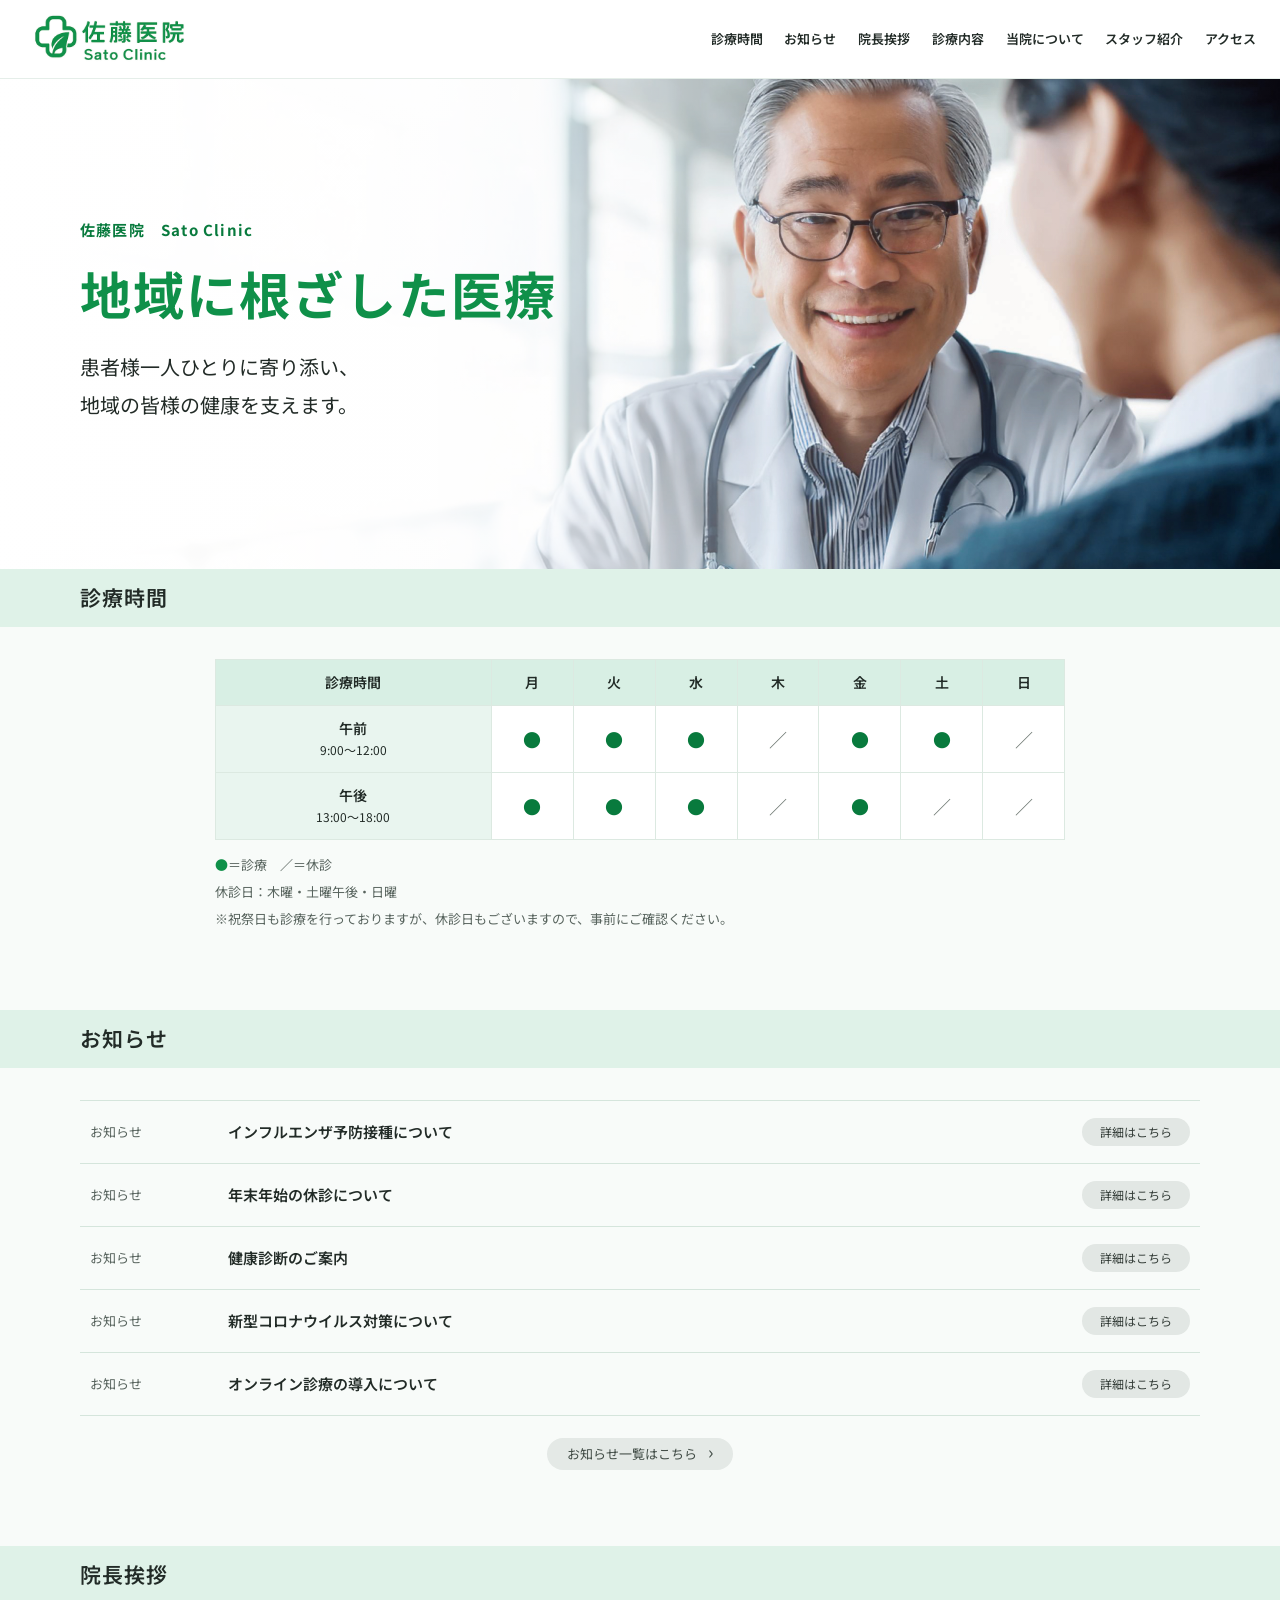
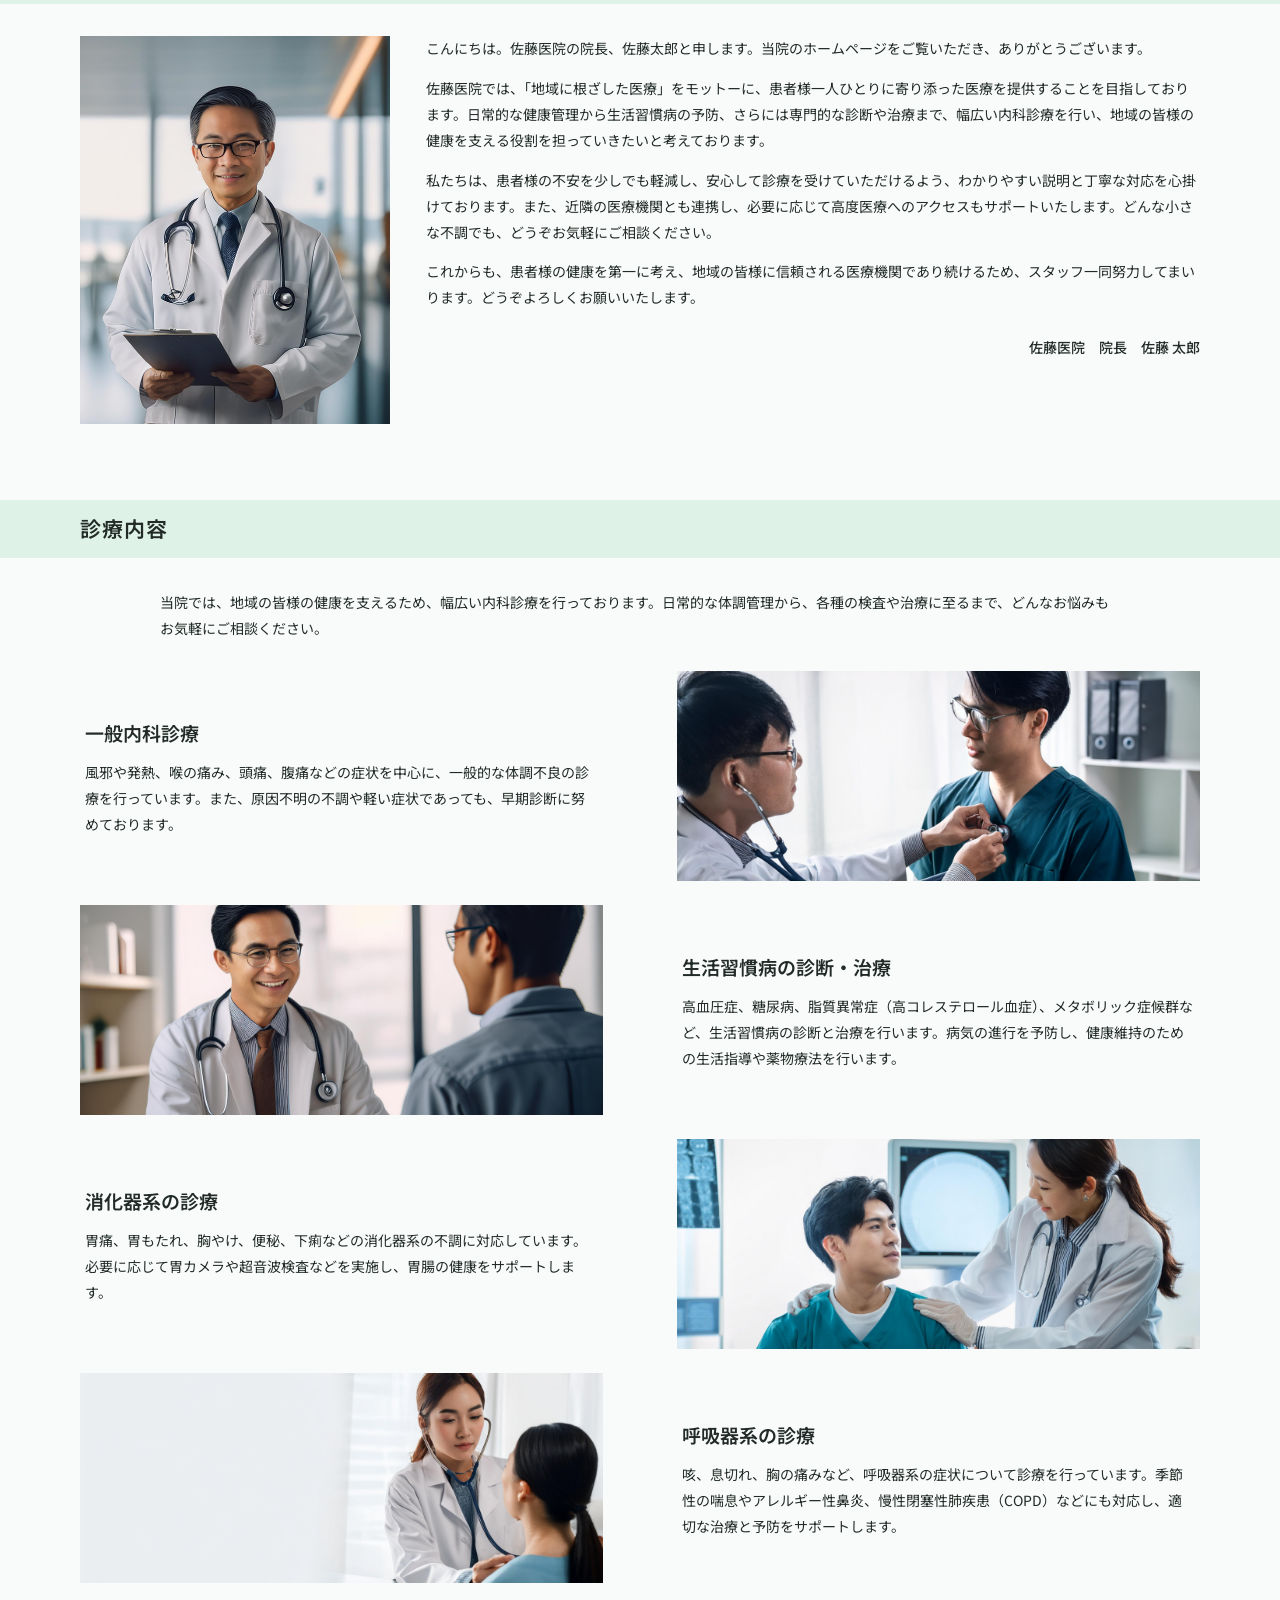
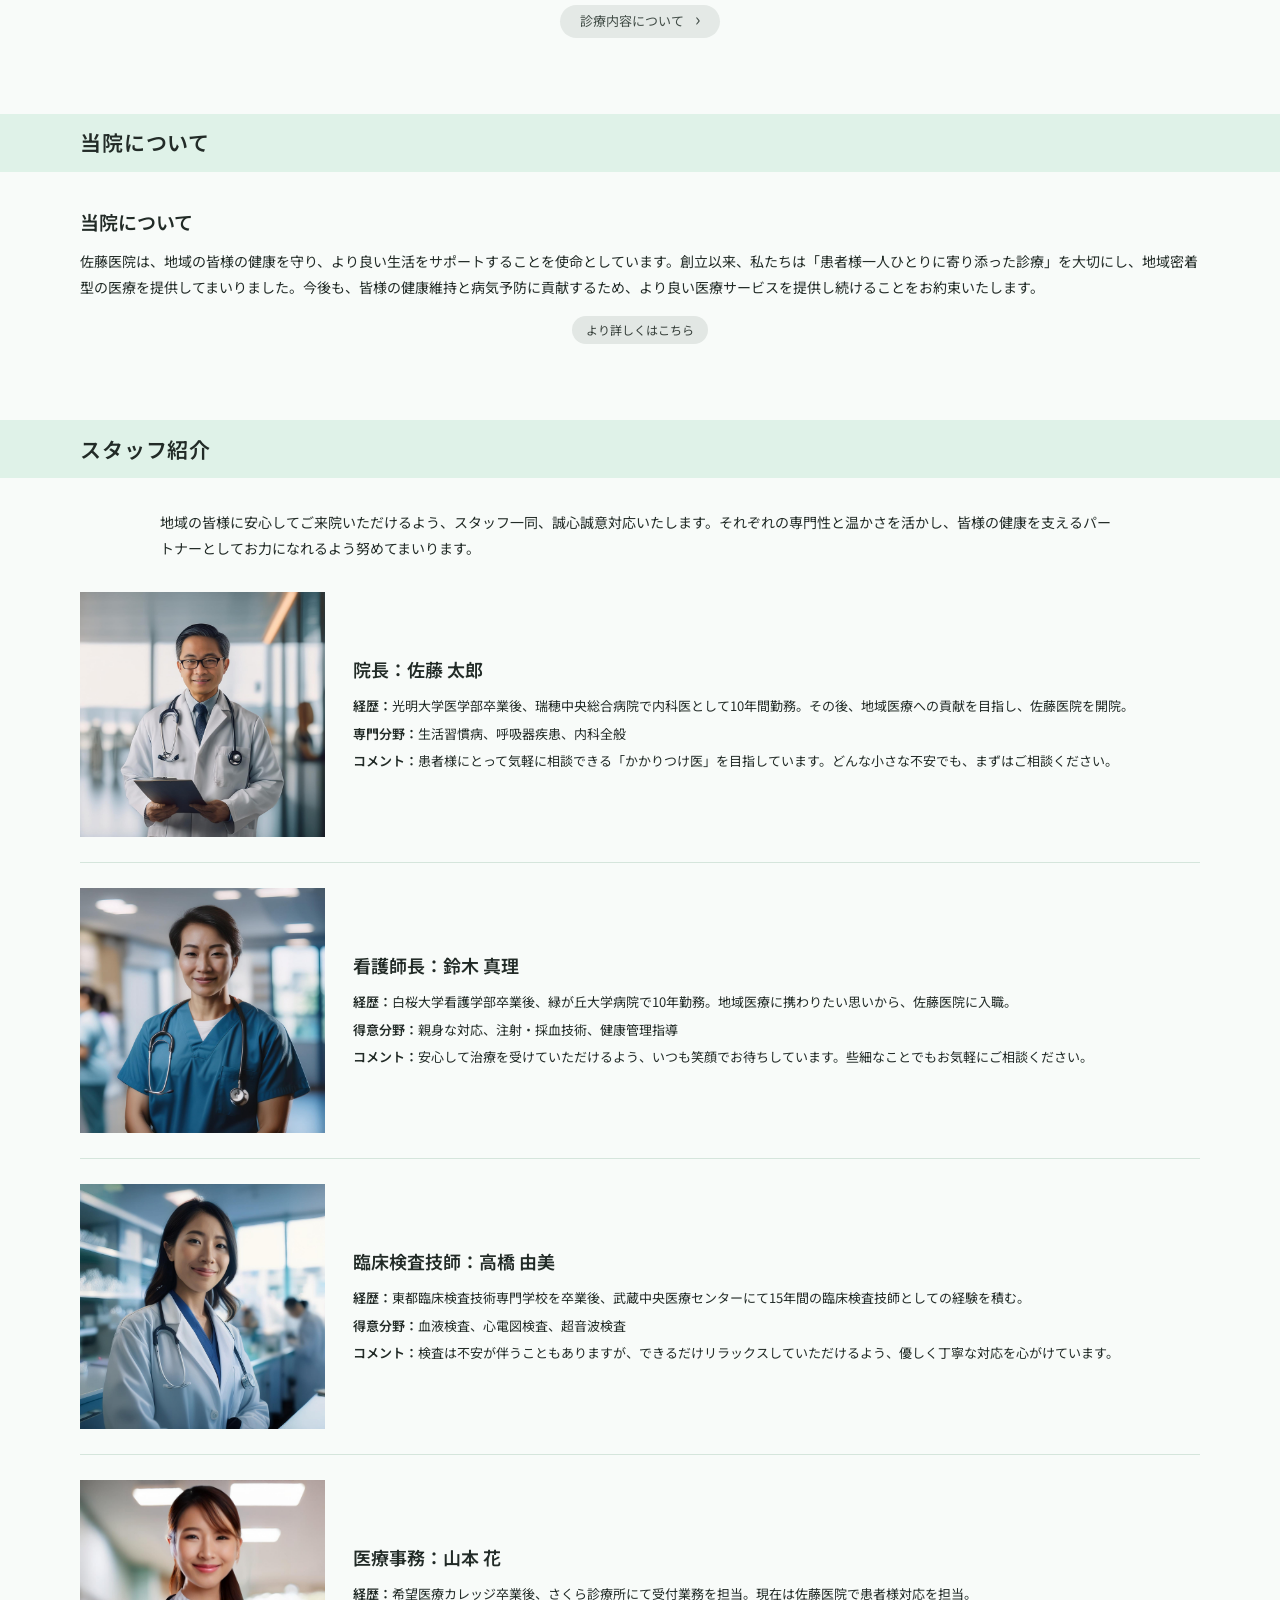
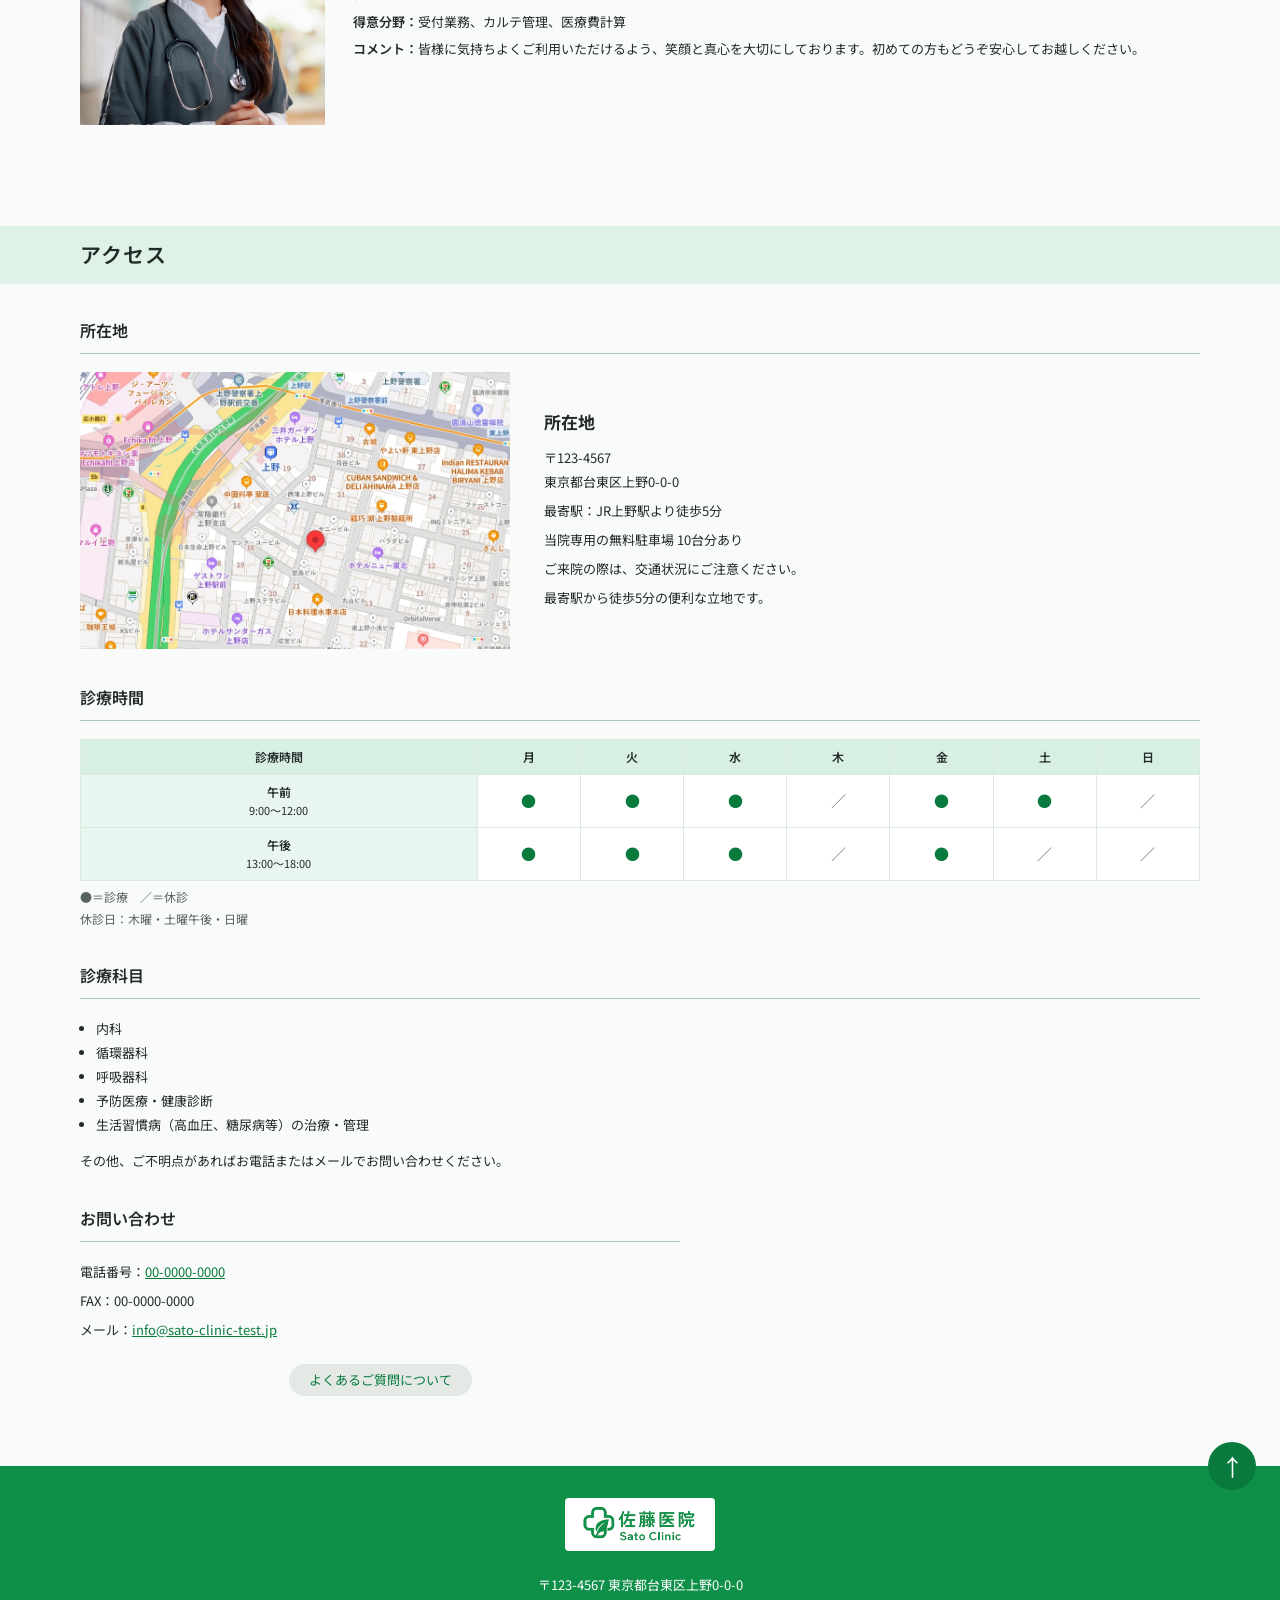
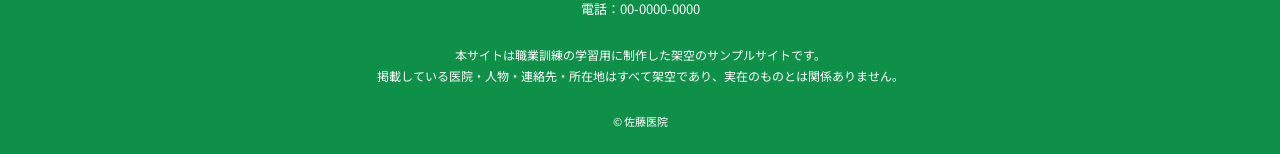
==== index.html @ 07ec87ea "表の位置、ボタンの位置を修正" ====
<!doctype html>
<html lang="ja">

<head>
  <meta charset="UTF-8">
  <meta name="viewport" content="width=device-width, initial-scale=1">
  <meta name="robots" content="noindex, nofollow">
  <meta name="description" content="佐藤医院は、地域に根ざした医療をモットーに、患者様一人ひとりに寄り添った診療を行っています。">
  <title>佐藤医院｜地域に根ざした医療</title>
  <link rel="preconnect" href="https://fonts.googleapis.com">
  <link rel="preconnect" href="https://fonts.gstatic.com" crossorigin>
  <link href="https://fonts.googleapis.com/css2?family=Noto+Sans+JP:wght@400;500;600;700&display=swap" rel="stylesheet">
  <link rel="stylesheet" href="./assets/css/style.css">
</head>

<body>
  <a class="skip-link" href="#main">本文へ移動</a>
  <header class="site-header">
    <div class="header-inner">
      <a class="brand" href="#top" aria-label="佐藤医院 トップ">
        <img src="./assets/images/Logo/logo.png" alt="佐藤医院 Sato Clinic">
      </a>
      <button class="menu-toggle" type="button" aria-expanded="false" aria-controls="global-nav">
        <span class="menu-icon" aria-hidden="true"><i></i><i></i><i></i></span>
        <span class="menu-label">Menu</span>
      </button>
      <nav class="global-nav" id="global-nav" aria-label="メインナビゲーション">
        <a href="#hours">診療時間</a>
        <a href="#news">お知らせ</a>
        <a href="#greeting">院長挨拶</a>
        <a href="#medical">診療内容</a>
        <a href="#about">当院について</a>
        <a href="#staff">スタッフ紹介</a>
        <a href="#access">アクセス</a>
      </nav>
    </div>
  </header>

  <main id="main">
    <section class="hero" id="top" aria-labelledby="hero-title">
      <img class="hero-photo" src="./assets/images/Doctor_Image/firstView.jpg" alt="患者様と話をする医師">
      <div class="hero-content">
        <p class="hero-kicker">佐藤医院　Sato Clinic</p>
        <h1 id="hero-title">地域に根ざした医療</h1>
        <p>患者様一人ひとりに寄り添い、<br>地域の皆様の健康を支えます。</p>
      </div>
    </section>

    <section class="section" id="hours" aria-labelledby="hours-title">
      <div class="section-heading">
        <h2 id="hours-title">診療時間</h2>
      </div>
      <div class="section-inner hours-layout">
        <div class="table-wrap">
          <table class="hours-table">
            <thead>
              <tr>
                <th scope="col">診療時間</th>
                <th scope="col">月</th>
                <th scope="col">火</th>
                <th scope="col">水</th>
                <th scope="col">木</th>
                <th scope="col">金</th>
                <th scope="col">土</th>
                <th scope="col">日</th>
              </tr>
            </thead>
            <tbody>
              <tr>
                <th scope="row">午前<br><span>9:00〜12:00</span></th>
                <td>●</td>
                <td>●</td>
                <td>●</td>
                <td class="closed">／</td>
                <td>●</td>
                <td>●</td>
                <td class="closed">／</td>
              </tr>
              <tr>
                <th scope="row">午後<br><span>13:00〜18:00</span></th>
                <td>●</td>
                <td>●</td>
                <td>●</td>
                <td class="closed">／</td>
                <td>●</td>
                <td class="closed">／</td>
                <td class="closed">／</td>
              </tr>
            </tbody>
          </table>
        </div>
        <div class="hours-note">
          <p><strong>●</strong>＝診療　<strong class="slash">／</strong>＝休診</p>
          <p>休診日：木曜・土曜午後・日曜</p>
          <p>※祝祭日も診療を行っておりますが、休診日もございますので、事前にご確認ください。</p>
        </div>
      </div>
    </section>

    <section class="section" id="news" aria-labelledby="news-title">
      <div class="section-heading">
        <h2 id="news-title">お知らせ</h2>
      </div>
      <div class="section-inner">
        <div class="news-list">
          <article class="news-item"><span class="news-date">お知らせ</span>
            <div>
              <h3>インフルエンザ予防接種について</h3>
              <p>今年もインフルエンザの予防接種を開始いたしました。予約制となっておりますので、お電話または受付にてご予約をお願いいたします。例年、予約が集中しやすいため、早めのご予約をおすすめいたします。</p>
            </div><button class="small-button news-toggle" type="button" aria-expanded="false">詳細はこちら</button>
          </article>
          <article class="news-item"><span class="news-date">お知らせ</span>
            <div>
              <h3>年末年始の休診について</h3>
              <p>年末年始の休診日は、12月29日（金）〜1月4日（木）となります。年始は1月5日（金）より通常診療を再開いたします。皆様にはご不便をおかけしますが、何卒ご了承くださいますようお願いいたします。</p>
            </div><button class="small-button news-toggle" type="button" aria-expanded="false">詳細はこちら</button>
          </article>
          <article class="news-item"><span class="news-date">お知らせ</span>
            <div>
              <h3>健康診断のご案内</h3>
              <p>今年も健康診断を実施しております。定期的な健康チェックは、病気の早期発見・予防にとても重要です。各種健康診断メニューをご用意しておりますので、ご希望の方はお電話にてお申し込みください。</p>
            </div><button class="small-button news-toggle" type="button" aria-expanded="false">詳細はこちら</button>
          </article>
          <article class="news-item"><span class="news-date">お知らせ</span>
            <div>
              <h3>新型コロナウイルス対策について</h3>
              <p>
                当院では引き続き、新型コロナウイルス感染症対策を徹底しております。ご来院の際には、マスクの着用、手指消毒にご協力をお願いいたします。また、発熱や風邪症状のある方は、事前にお電話でご相談いただけるとスムーズにご案内が可能です。
              </p>
            </div><button class="small-button news-toggle" type="button" aria-expanded="false">詳細はこちら</button>
          </article>
          <article class="news-item"><span class="news-date">お知らせ</span>
            <div>
              <h3>オンライン診療の導入について</h3>
              <p>2024年より、オンライン診療を一部導入いたしました。通院が難しい方や、遠方にお住まいの方にご利用いただけます。ご希望の方は、当院スタッフまでお問い合わせください。</p>
            </div><button class="small-button news-toggle" type="button" aria-expanded="false">詳細はこちら</button>
          </article>
        </div>
        <a href="#news" class="more-link">お知らせ一覧はこちら <span aria-hidden="true">›</span></a>
      </div>
    </section>

    <section class="section" id="greeting" aria-labelledby="greeting-title">
      <div class="section-heading">
        <h2 id="greeting-title">院長挨拶</h2>
      </div>
      <div class="section-inner greeting-card">
        <img src="./assets/images/Doctor_Image/sato_taro.jpg" alt="院長 佐藤 太郎">
        <div class="greeting-copy">
          <p>こんにちは。佐藤医院の院長、佐藤太郎と申します。当院のホームページをご覧いただき、ありがとうございます。</p>
          <p>
            佐藤医院では、「地域に根ざした医療」をモットーに、患者様一人ひとりに寄り添った医療を提供することを目指しております。日常的な健康管理から生活習慣病の予防、さらには専門的な診断や治療まで、幅広い内科診療を行い、地域の皆様の健康を支える役割を担っていきたいと考えております。
          </p>
          <p>
            私たちは、患者様の不安を少しでも軽減し、安心して診療を受けていただけるよう、わかりやすい説明と丁寧な対応を心掛けております。また、近隣の医療機関とも連携し、必要に応じて高度医療へのアクセスもサポートいたします。どんな小さな不調でも、どうぞお気軽にご相談ください。
          </p>
          <p>これからも、患者様の健康を第一に考え、地域の皆様に信頼される医療機関であり続けるため、スタッフ一同努力してまいります。どうぞよろしくお願いいたします。</p>
          <p class="signature">佐藤医院　院長　佐藤 太郎</p>
        </div>
      </div>
    </section>

    <section class="section" id="medical" aria-labelledby="medical-title">
      <div class="section-heading">
        <h2 id="medical-title">診療内容</h2>
      </div>
      <div class="section-inner">
        <p class="section-lead">当院では、地域の皆様の健康を支えるため、幅広い内科診療を行っております。日常的な体調管理から、各種の検査や治療に至るまで、どんなお悩みもお気軽にご相談ください。</p>
        <div class="medical-list">
          <article class="medical-card">
            <div class="medical-copy">
              <h3>一般内科診療</h3>
              <p>風邪や発熱、喉の痛み、頭痛、腹痛などの症状を中心に、一般的な体調不良の診療を行っています。また、原因不明の不調や軽い症状であっても、早期診断に努めております。</p>
            </div>
            <img src="./assets/images/Medical_Image/medical_11.jpg" alt="患者様を診察する医師">
          </article>
          <article class="medical-card">
            <div class="medical-copy">
              <h3>生活習慣病の診断・治療</h3>
              <p>高血圧症、糖尿病、脂質異常症（高コレステロール血症）、メタボリック症候群など、生活習慣病の診断と治療を行います。病気の進行を予防し、健康維持のための生活指導や薬物療法を行います。</p>
            </div>
            <img src="./assets/images/Medical_Image/medical_8.jpg" alt="診察室で患者様と話す医師">
          </article>
          <article class="medical-card">
            <div class="medical-copy">
              <h3>消化器系の診療</h3>
              <p>胃痛、胃もたれ、胸やけ、便秘、下痢などの消化器系の不調に対応しています。必要に応じて胃カメラや超音波検査などを実施し、胃腸の健康をサポートします。</p>
            </div>
            <img src="./assets/images/Patient_Image/patient_7.jpg" alt="検査を受ける患者様と医師">
          </article>
          <article class="medical-card">
            <div class="medical-copy">
              <h3>呼吸器系の診療</h3>
              <p>咳、息切れ、胸の痛みなど、呼吸器系の症状について診療を行っています。季節性の喘息やアレルギー性鼻炎、慢性閉塞性肺疾患（COPD）などにも対応し、適切な治療と予防をサポートします。</p>
            </div>
            <img src="./assets/images/Medical_Image/medical_7.jpg" alt="患者様を診察する医師">
          </article>
        </div>
        <a href="#medical" class="more-link">診療内容について <span aria-hidden="true">›</span></a>
      </div>
    </section>

    <section class="section" id="about" aria-labelledby="about-title">
      <div class="section-heading">
        <h2 id="about-title">当院について</h2>
      </div>
      <div class="section-inner about-card">
        <div>
          <h3>当院について</h3>
          <p>
            佐藤医院は、地域の皆様の健康を守り、より良い生活をサポートすることを使命としています。創立以来、私たちは「患者様一人ひとりに寄り添った診療」を大切にし、地域密着型の医療を提供してまいりました。今後も、皆様の健康維持と病気予防に貢献するため、より良い医療サービスを提供し続けることをお約束いたします。
          </p>
        </div>
        <a href="#staff" class="small-button">より詳しくはこちら</a>
      </div>
    </section>

    <section class="section" id="staff" aria-labelledby="staff-title">
      <div class="section-heading">
        <h2 id="staff-title">スタッフ紹介</h2>
      </div>
      <div class="section-inner">
        <p class="section-lead">
          地域の皆様に安心してご来院いただけるよう、スタッフ一同、誠心誠意対応いたします。それぞれの専門性と温かさを活かし、皆様の健康を支えるパートナーとしてお力になれるよう努めてまいります。</p>
        <div class="staff-list">
          <article class="staff-card"><img src="./assets/images/Doctor_Image/sato_taro.jpg" alt="院長 佐藤 太郎">
            <div>
              <h3>院長：佐藤 太郎</h3>
              <p><strong>経歴：</strong>光明大学医学部卒業後、瑞穂中央総合病院で内科医として10年間勤務。その後、地域医療への貢献を目指し、佐藤医院を開院。</p>
              <p><strong>専門分野：</strong>生活習慣病、呼吸器疾患、内科全般</p>
              <p><strong>コメント：</strong>患者様にとって気軽に相談できる「かかりつけ医」を目指しています。どんな小さな不安でも、まずはご相談ください。</p>
            </div>
          </article>
          <article class="staff-card"><img src="./assets/images/Doctor_Image/suzuki_mari.jpg" alt="看護師長 鈴木 真理">
            <div>
              <h3>看護師長：鈴木 真理</h3>
              <p><strong>経歴：</strong>白桜大学看護学部卒業後、緑が丘大学病院で10年勤務。地域医療に携わりたい思いから、佐藤医院に入職。</p>
              <p><strong>得意分野：</strong>親身な対応、注射・採血技術、健康管理指導</p>
              <p><strong>コメント：</strong>安心して治療を受けていただけるよう、いつも笑顔でお待ちしています。些細なことでもお気軽にご相談ください。</p>
            </div>
          </article>
          <article class="staff-card"><img src="./assets/images/Doctor_Image/takahashi_yumi.jpg" alt="臨床検査技師 高橋 由美">
            <div>
              <h3>臨床検査技師：高橋 由美</h3>
              <p><strong>経歴：</strong>東都臨床検査技術専門学校を卒業後、武蔵中央医療センターにて15年間の臨床検査技師としての経験を積む。</p>
              <p><strong>得意分野：</strong>血液検査、心電図検査、超音波検査</p>
              <p><strong>コメント：</strong>検査は不安が伴うこともありますが、できるだけリラックスしていただけるよう、優しく丁寧な対応を心がけています。</p>
            </div>
          </article>
          <article class="staff-card">
            <div class="staff-photo-centered"><img src="./assets/images/Doctor_Image/yamamoto_hana.jpg" alt="医療事務 山本 花">
            </div>
            <div>
              <h3>医療事務：山本 花</h3>
              <p><strong>経歴：</strong>希望医療カレッジ卒業後、さくら診療所にて受付業務を担当。現在は佐藤医院で患者様対応を担当。</p>
              <p><strong>得意分野：</strong>受付業務、カルテ管理、医療費計算</p>
              <p><strong>コメント：</strong>皆様に気持ちよくご利用いただけるよう、笑顔と真心を大切にしております。初めての方もどうぞ安心してお越しください。</p>
            </div>
          </article>
        </div>
      </div>
    </section>

    <section class="section access-section" id="access" aria-labelledby="access-title">
      <div class="section-heading">
        <h2 id="access-title">アクセス</h2>
      </div>
      <div class="section-inner">
        <h3 class="subheading">所在地</h3>
        <div class="access-overview">
          <img class="map-image" src="./assets/images/map.jpg" alt="佐藤医院周辺の地図">
          <div>
            <h4>所在地</h4>
            <p>〒123-4567<br>東京都台東区上野0-0-0</p>
            <p>最寄駅：JR上野駅より徒歩5分</p>
            <p>当院専用の無料駐車場 10台分あり</p>
            <p>ご来院の際は、交通状況にご注意ください。</p>
            <p>最寄駅から徒歩5分の便利な立地です。</p>
          </div>
        </div>
        <div class="access-detail-grid">
          <div>
            <h3 class="subheading">診療時間</h3>
            <div class="table-wrap">
              <table class="hours-table compact">
                <thead>
                  <tr>
                    <th scope="col">診療時間</th>
                    <th scope="col">月</th>
                    <th scope="col">火</th>
                    <th scope="col">水</th>
                    <th scope="col">木</th>
                    <th scope="col">金</th>
                    <th scope="col">土</th>
                    <th scope="col">日</th>
                  </tr>
                </thead>
                <tbody>
                  <tr>
                    <th scope="row">午前<br><span>9:00〜12:00</span></th>
                    <td>●</td>
                    <td>●</td>
                    <td>●</td>
                    <td class="closed">／</td>
                    <td>●</td>
                    <td>●</td>
                    <td class="closed">／</td>
                  </tr>
                  <tr>
                    <th scope="row">午後<br><span>13:00〜18:00</span></th>
                    <td>●</td>
                    <td>●</td>
                    <td>●</td>
                    <td class="closed">／</td>
                    <td>●</td>
                    <td class="closed">／</td>
                    <td class="closed">／</td>
                  </tr>
                </tbody>
              </table>
            </div>
            <p class="table-caption">●＝診療　／＝休診<br>休診日：木曜・土曜午後・日曜</p>
          </div>
          <div>
            <h3 class="subheading">診療科目</h3>
            <ul class="plain-list">
              <li>内科</li>
              <li>循環器科</li>
              <li>呼吸器科</li>
              <li>予防医療・健康診断</li>
              <li>生活習慣病（高血圧、糖尿病等）の治療・管理</li>
            </ul>
            <p>その他、ご不明点があればお電話またはメールでお問い合わせください。</p>
          </div>
          <div class="contact-block">
            <h3 class="subheading">お問い合わせ</h3>
            <p>電話番号：<a href="tel:0000000000">00-0000-0000</a></p>
            <p>FAX：00-0000-0000</p>
            <p>メール：<a href="mailto:info@sato-clinic-test.jp">info@sato-clinic-test.jp</a></p>
            <a class="more-link faq-link"
              href="mailto:info@sato-clinic-test.jp?subject=%E3%82%88%E3%81%8F%E3%81%82%E3%82%8B%E3%81%94%E8%B3%AA%E5%95%8F%E3%81%AB%E3%81%A4%E3%81%84%E3%81%A6">よくあるご質問について</a>
          </div>
        </div>
      </div>
    </section>
  </main>

  <footer class="site-footer">
    <div class="footer-inner">
      <a href="#top" class="footer-brand"><img src="./assets/images/Logo/logo.png" alt="佐藤医院 Sato Clinic"></a>
      <p class="footer-address">〒123-4567 東京都台東区上野0-0-0<br>電話：<a href="tel:0000000000">00-0000-0000</a></p>
      <p class="disclaimer">本サイトは職業訓練の学習用に制作した架空のサンプルサイトです。<br
          class="desktop-only">掲載している医院・人物・連絡先・所在地はすべて架空であり、実在のものとは関係ありません。</p>
      <small>© 佐藤医院</small>
    </div>
    <a class="to-top" href="#top" aria-label="ページ上部へ">↑</a>
  </footer>
  <script src="./assets/js/main.js" defer></script>
</body>

</html>
---- assets/css/style.css ----
@charset "UTF-8";
:root {
  --green: #0f9049;
  --green-dark: #087a3d;
  --mint: #dff2e8;
  --mint-soft: #f3faf6;
  --ink: #222b27;
  --muted: #58645e;
  --line: #d5e5dc;
  --white: #fff;
  --content: 1120px;
}
* { box-sizing: border-box; }
html { scroll-behavior: smooth; scroll-padding-top: 92px; }
body {
  margin: 0;
  color: var(--ink);
  background: #f8fbf9;
  font-family: "Noto Sans JP", "Yu Gothic", "Meiryo", sans-serif;
  font-size: 16px;
  line-height: 1.85;
  -webkit-font-smoothing: antialiased;
}
img { display: block; max-width: 100%; }
a { color: inherit; }
.skip-link { position: absolute; z-index: 1000; top: -60px; left: 12px; padding: 8px 14px; background: var(--white); color: var(--green-dark); }
.skip-link:focus { top: 12px; }
.site-header { position: sticky; top: 0; z-index: 100; background: rgba(255,255,255,.97); border-bottom: 1px solid #e5eee9; }
.header-inner { width: min(calc(100% - 48px), 1240px); min-height: 78px; margin: 0 auto; display: flex; align-items: center; justify-content: space-between; gap: 24px; }
.brand { flex: 0 0 174px; }
.brand img { width: 174px; height: auto; }
.global-nav { display: flex; align-items: center; gap: clamp(12px, 1.7vw, 28px); }
.global-nav a { text-decoration: none; font-size: 13px; font-weight: 600; white-space: nowrap; transition: color .2s; }
.global-nav a:hover, .global-nav a:focus-visible { color: var(--green); }
.menu-toggle { display: none; }
.hero { position: relative; min-height: 490px; overflow: hidden; background: #eef6f1; display: flex; align-items: center; }
.hero::before { content: ""; position: absolute; z-index: 1; inset: 0; background: linear-gradient(90deg, rgba(255,255,255,.97) 0%, rgba(255,255,255,.84) 34%, rgba(255,255,255,.12) 65%, rgba(255,255,255,0) 100%); }
.hero-photo { position: absolute; inset: 0; width: 100%; height: 100%; object-fit: cover; object-position: center 44%; }
.hero-content { position: relative; z-index: 2; width: min(calc(100% - 64px), var(--content)); margin: 0 auto; padding: 70px 0 78px; }
.hero-kicker { margin: 0 0 12px; color: var(--green-dark); font-size: 15px; font-weight: 700; letter-spacing: .08em; }
.hero h1 { margin: 0 0 18px; color: var(--green); font-size: clamp(32px, 4vw, 52px); font-weight: 700; line-height: 1.45; letter-spacing: .04em; }
.hero-content > p:last-child { margin: 0; font-size: clamp(16px, 1.7vw, 20px); line-height: 1.9; }
.section { padding: 0 0 76px; }
.section-heading { min-height: 58px; display: flex; align-items: center; background: var(--mint); }
.section-heading h2 { width: min(calc(100% - 48px), var(--content)); margin: 0 auto; font-size: 21px; line-height: 1.5; font-weight: 600; letter-spacing: .04em; }
.section-inner { width: min(calc(100% - 48px), var(--content)); margin: 0 auto; padding-top: 32px; }
.hours-layout { max-width: 850px; }
.table-wrap { width: 100%; overflow-x: auto; }
.hours-table { width: 100%; min-width: 620px; border-collapse: collapse; background: var(--white); text-align: center; font-size: 14px; line-height: 1.5; }
.hours-table th, .hours-table td { padding: 12px 8px; border: 1px solid #dce9e1; }
.hours-table thead th { background: #d8efe4; font-weight: 600; }
.hours-table tbody th { background: #e9f5ef; min-width: 118px; font-weight: 600; }
.hours-table tbody th span { font-size: 12px; font-weight: 400; }
.hours-table td { font-size: 18px; color: var(--green-dark); }
.hours-table td.closed { color: #6c7771; }
.hours-note { padding-top: 10px; color: var(--muted); font-size: 13px; }
.hours-note p { margin: 3px 0; }
.hours-note strong { color: var(--green); }
.hours-note .slash { color: var(--muted); }
.news-list { border-top: 1px solid var(--line); }
.news-item { display: grid; grid-template-columns: 118px minmax(0,1fr) 118px; gap: 20px; align-items: center; padding: 17px 10px; border-bottom: 1px solid var(--line); }
.news-date { color: var(--muted); font-size: 13px; white-space: nowrap; }
.news-item h3 { margin: 0; font-size: 15px; font-weight: 600; }
.news-item p { display: none; margin: 8px 0 0; color: var(--muted); font-size: 13px; }
.news-item.is-expanded p { display: block; }
.small-button { justify-self: end; min-width: 108px; padding: 5px 14px; border: 0; border-radius: 999px; background: #e2e7e4; color: #343d38; font: inherit; font-size: 12px; line-height: 1.5; text-align: center; text-decoration: none; cursor: pointer; transition: background .2s,color .2s; }
.small-button:hover, .small-button:focus-visible { color: var(--white); background: var(--green); }
.more-link { display: table; margin: 22px auto 0; padding: 4px 20px; border-radius: 999px; background: #e4e9e6; color: #414c46; font-size: 13px; text-decoration: none; transition: background .2s; }
.more-link span { margin-left: 8px; font-size: 18px; line-height: 0; }
.more-link:hover, .more-link:focus-visible { background: var(--mint); }
.greeting-card { display: grid; grid-template-columns: minmax(220px, 310px) 1fr; gap: 36px; align-items: start; }
.greeting-card > img { width: 100%; aspect-ratio: 4 / 5; object-fit: cover; object-position: 83% center; }
.greeting-copy p { margin: 0 0 14px; font-size: 14px; }
.greeting-copy .signature { margin-top: 24px; text-align: right; font-weight: 500; }
.section-lead { max-width: 960px; margin: 0 auto 30px; font-size: 14px; }
.medical-list { display: grid; gap: 24px; }
.medical-card { display: grid; grid-template-columns: 1fr 1fr; gap: clamp(28px, 6vw, 74px); align-items: center; min-height: 205px; }
.medical-card:nth-child(even) .medical-copy { order: 2; }
.medical-card:nth-child(even) img { order: 1; }
.medical-card img { width: 100%; height: 210px; object-fit: cover; }
.medical-copy { padding: 12px 5px; }
.medical-copy h3, .about-card h3 { margin: 0 0 10px; font-size: 19px; font-weight: 600; }
.medical-copy p, .about-card p { margin: 0; font-size: 14px; }
.about-card { display: flex; flex-direction: column; align-items: flex-start; gap: 16px; }
.about-card > div { flex: 1; }
.about-card .small-button { flex: 0 0 auto; align-self: center; }
.staff-list { display: grid; gap: 25px; }
.staff-card { display: grid; grid-template-columns: minmax(170px, 245px) 1fr; gap: 28px; align-items: center; padding-bottom: 25px; border-bottom: 1px solid var(--line); }
.staff-card:last-child { border-bottom: 0; }
.staff-card img { width: 100%; aspect-ratio: 1 / 1; object-fit: cover; }
.staff-card:first-child img { object-position: 91% center; }
.staff-card img[src$="suzuki_mari.jpg"] { object-position: right center; }
.staff-card img[src$="yamamoto_hana.jpg"] { object-position: left center; }
.staff-photo-centered { width: 100%; aspect-ratio: 1 / 1; overflow: hidden; }
.staff-photo-centered img { display: block; height: 100%; transform: scale(1.25); transform-origin: left top; }
.staff-card h3 { margin: 0 0 8px; font-size: 18px; font-weight: 600; }
.staff-card p { margin: 4px 0; font-size: 13px; line-height: 1.8; }
.staff-card strong { font-weight: 600; }
.access-section { padding-bottom: 70px; }
.subheading { margin: 0 0 18px; padding-bottom: 7px; border-bottom: 1px solid #a9c8b7; font-size: 16px; font-weight: 600; }
.access-overview { display: grid; grid-template-columns: minmax(280px, 430px) 1fr; gap: 34px; align-items: center; }
.map-image { width: 100%; aspect-ratio: 1.55 / 1; object-fit: cover; }
.access-overview h4 { margin: 0 0 8px; font-size: 17px; }
.access-overview p, .access-detail-grid p { margin: 5px 0; font-size: 13px; }
.access-detail-grid { display: grid; grid-template-columns: 1fr; gap: 26px; margin-top: 34px; }
.hours-table.compact { min-width: 560px; font-size: 12px; }
.hours-table.compact th, .hours-table.compact td { padding: 8px 5px; }
.hours-table.compact tbody th { min-width: 100px; }
.hours-table.compact tbody th span { font-size: 11px; }
.hours-table.compact td { font-size: 15px; }
.table-caption { color: var(--muted); font-size: 12px !important; }
.plain-list { margin: 0 0 12px; padding-left: 1.2em; font-size: 13px; }
.contact-block { grid-column: 1 / -1; max-width: 600px; }
.contact-block a { color: var(--green-dark); }
.site-footer { position: relative; background: var(--green); color: var(--white); }
.footer-inner { width: min(calc(100% - 48px), var(--content)); margin: 0 auto; padding: 32px 0 20px; text-align: center; }
.footer-brand { display: inline-block; width: 150px; padding: 7px 10px; background: var(--white); border-radius: 4px; }
.footer-brand img { width: 100%; }
.footer-address { margin: 14px 0; font-size: 13px; }
.footer-address a { text-decoration: none; }
.disclaimer { margin: 22px auto 18px; max-width: 820px; font-size: 12px; line-height: 1.8; }
.footer-inner small { font-size: 11px; }
.to-top { position: absolute; right: max(24px, calc((100vw - 1240px)/2)); top: -24px; width: 48px; height: 48px; border-radius: 50%; display: grid; place-items: center; background: var(--green-dark); color: var(--white); text-decoration: none; font-size: 23px; }

@media (max-width: 980px) {
  .header-inner { width: min(calc(100% - 32px), 1240px); }
  .global-nav { gap: 12px; }
  .global-nav a { font-size: 12px; }
  .brand, .brand img { flex-basis: 145px; width: 145px; }
}
@media (max-width: 760px) {
  html { scroll-padding-top: 72px; }
  body { font-size: 15px; line-height: 1.8; }
  .header-inner { min-height: 66px; width: calc(100% - 28px); }
  .brand, .brand img { flex-basis: 138px; width: 138px; }
  .menu-toggle { display: flex; flex-direction: column; align-items: center; gap: 3px; padding: 7px 3px; border: 0; background: none; color: var(--ink); cursor: pointer; }
  .menu-icon { width: 25px; display: grid; gap: 5px; }
  .menu-icon i { display: block; height: 2px; background: var(--green-dark); }
  .menu-label { font-size: 10px; line-height: 1.2; }
  .global-nav { position: absolute; top: 100%; left: 0; right: 0; display: none; padding: 8px 18px 16px; background: var(--white); box-shadow: 0 8px 14px rgba(20,60,40,.1); }
  .global-nav.is-open { display: grid; grid-template-columns: 1fr 1fr; gap: 0 12px; }
  .global-nav a { padding: 10px 5px; border-bottom: 1px solid var(--line); font-size: 13px; }
  .hero { min-height: 370px; align-items: flex-start; }
  .hero-photo { object-position: 61% center; }
  .hero::before { background: linear-gradient(90deg, rgba(255,255,255,.95), rgba(255,255,255,.76) 42%, rgba(255,255,255,.03) 100%); }
  .hero-content { width: calc(100% - 36px); padding: 72px 0 40px; }
  .hero-kicker { font-size: 12px; margin-bottom: 6px; }
  .hero h1 { max-width: 270px; font-size: clamp(27px, 7vw, 36px); line-height: 1.5; }
  .hero-content > p:last-child { max-width: 240px; font-size: 14px; }
  .section { padding-bottom: 48px; }
  .section-heading { min-height: 44px; }
  .section-heading h2 { width: calc(100% - 32px); font-size: 16px; }
  .section-inner { width: calc(100% - 32px); padding-top: 22px; }
  .hours-layout { width: calc(100% - 24px); }
  .hours-table { min-width: 550px; font-size: 12px; }
  .hours-table th, .hours-table td { padding: 8px 5px; }
  .hours-table tbody th { min-width: 91px; }
  .hours-table tbody th span { font-size: 10px; }
  .hours-table td { font-size: 15px; }
  .hours-note { font-size: 11px; }
  .news-item { grid-template-columns: 72px 1fr; gap: 7px 10px; padding: 12px 2px; }
  .news-date { font-size: 10px; }
  .news-item h3 { font-size: 12px; }
  .news-item p { font-size: 11px; }
  .news-item .small-button { grid-column: 2; min-width: 90px; font-size: 10px; }
  .more-link { margin-top: 16px; font-size: 11px; }
  .greeting-card { grid-template-columns: 1fr; gap: 16px; }
  .greeting-card > img { width: min(100%, 310px); aspect-ratio: 1.25 / 1; margin: 0 auto; object-position: right center; }
  .greeting-copy p { margin-bottom: 10px; font-size: 12px; }
  .greeting-copy .signature { margin-top: 16px; }
  .section-lead { margin-bottom: 18px; font-size: 12px; }
  .medical-list { gap: 20px; }
  .medical-card { display: flex; flex-direction: column; align-items: stretch; gap: 8px; min-height: 0; }
  .medical-card:nth-child(even) .medical-copy, .medical-card:nth-child(even) img { order: initial; }
  .medical-card img { height: auto; aspect-ratio: 1.65 / 1; }
  .medical-copy { padding: 0; }
  .medical-copy h3, .about-card h3 { margin-bottom: 4px; font-size: 15px; }
  .medical-copy p, .about-card p { font-size: 11px; line-height: 1.8; }
  .about-card { display: block; }
  .about-card .small-button { display: table; margin: 15px auto 0; }
  .staff-list { gap: 18px; }
  .staff-card { grid-template-columns: 1fr; gap: 9px; padding-bottom: 20px; }
  .staff-card img { width: 100%; aspect-ratio: 1.28 / 1; object-position: center 38%; }
  .staff-photo-centered { aspect-ratio: 1.28 / 1; }
  .staff-photo-centered img { transform: scale(1.6); }
  .staff-card:first-child img { object-position: right center; }
  .staff-card h3 { font-size: 15px; }
  .staff-card p { font-size: 11px; }
  .subheading { margin-bottom: 12px; font-size: 14px; }
  .access-overview { grid-template-columns: 1fr; gap: 15px; }
  .map-image { aspect-ratio: 1.45 / 1; }
  .access-overview p, .access-detail-grid p { font-size: 11px; }
  .access-detail-grid { grid-template-columns: 1fr; gap: 26px; margin-top: 26px; }
  .hours-table.compact { min-width: 520px; }
  .contact-block { grid-column: auto; }
  .footer-inner { width: calc(100% - 32px); padding: 26px 0 17px; }
  .footer-brand { width: 130px; }
  .footer-address { font-size: 11px; }
  .disclaimer { font-size: 10px; }
  .desktop-only { display: none; }
  .to-top { right: 16px; width: 42px; height: 42px; top: -21px; }
}
@media (prefers-reduced-motion: reduce) {
  html { scroll-behavior: auto; }
  *, *::before, *::after { transition-duration: .01ms !important; animation-duration: .01ms !important; }
}
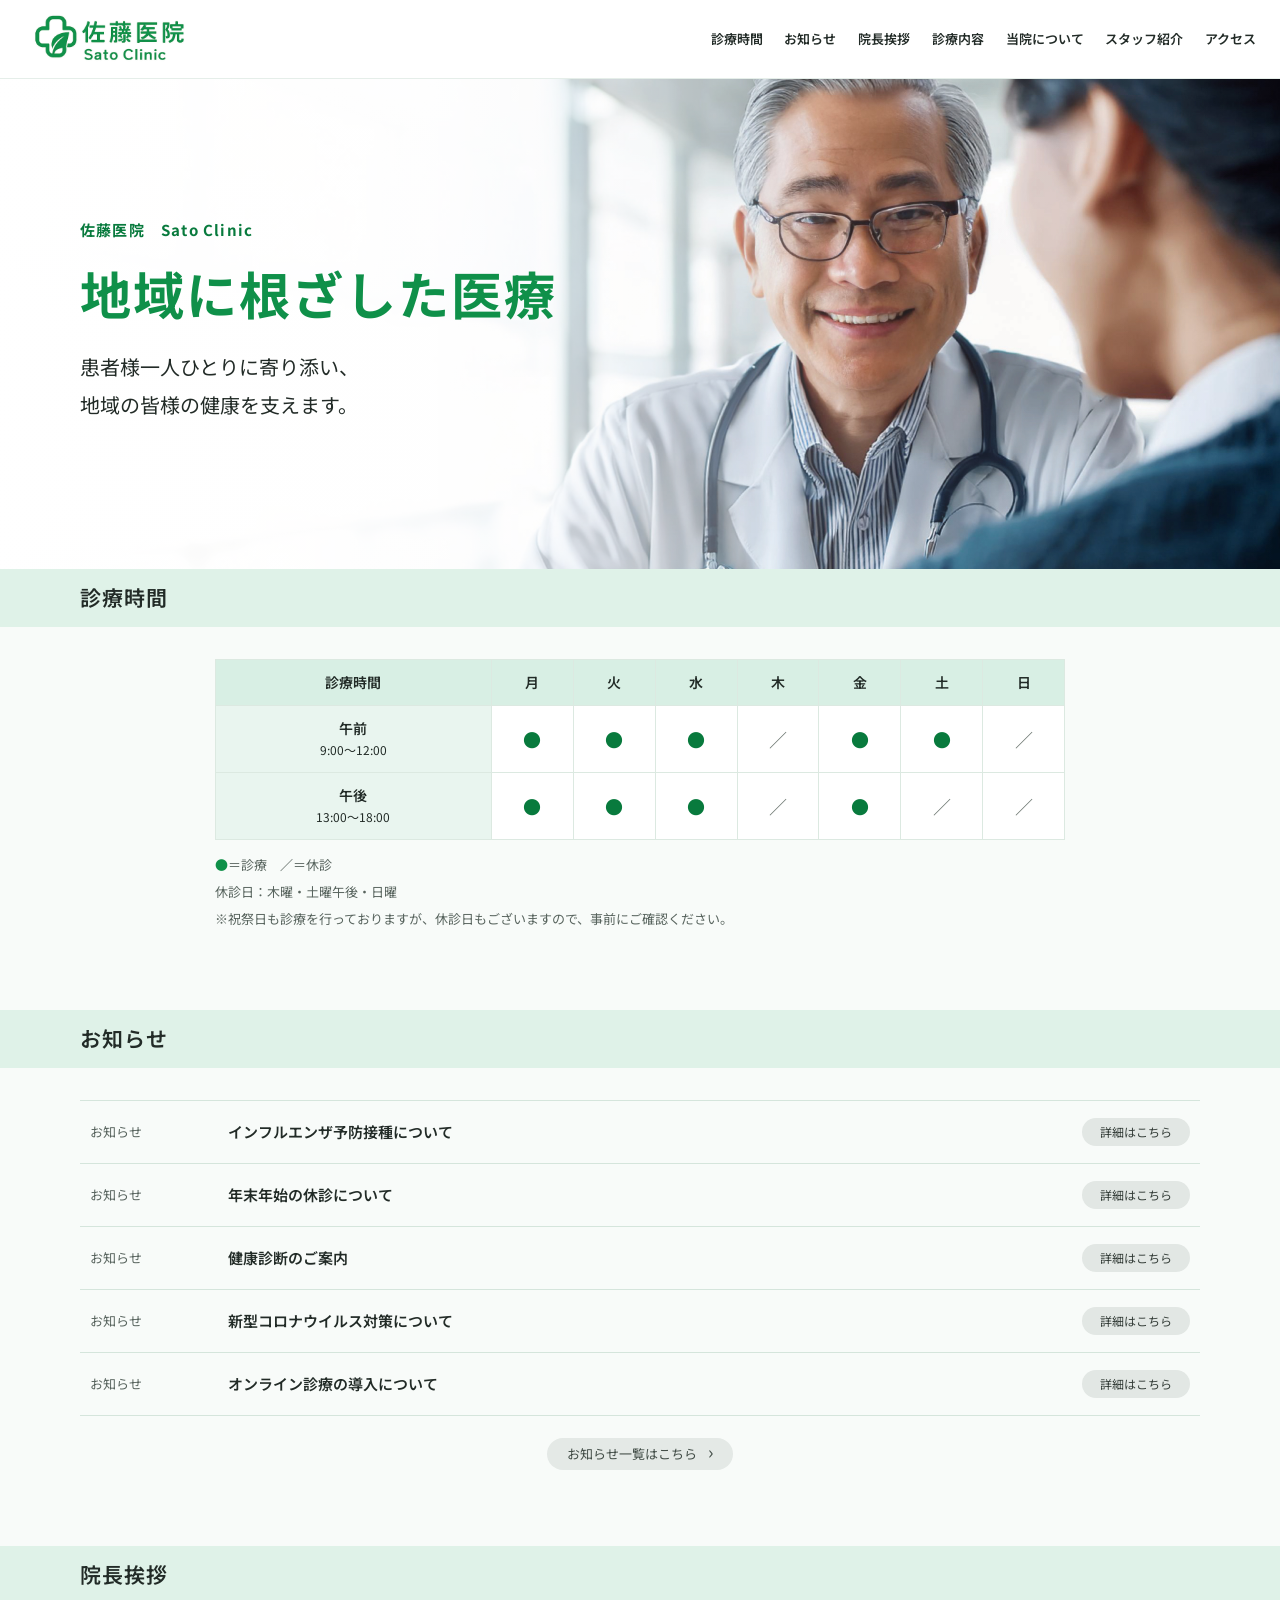
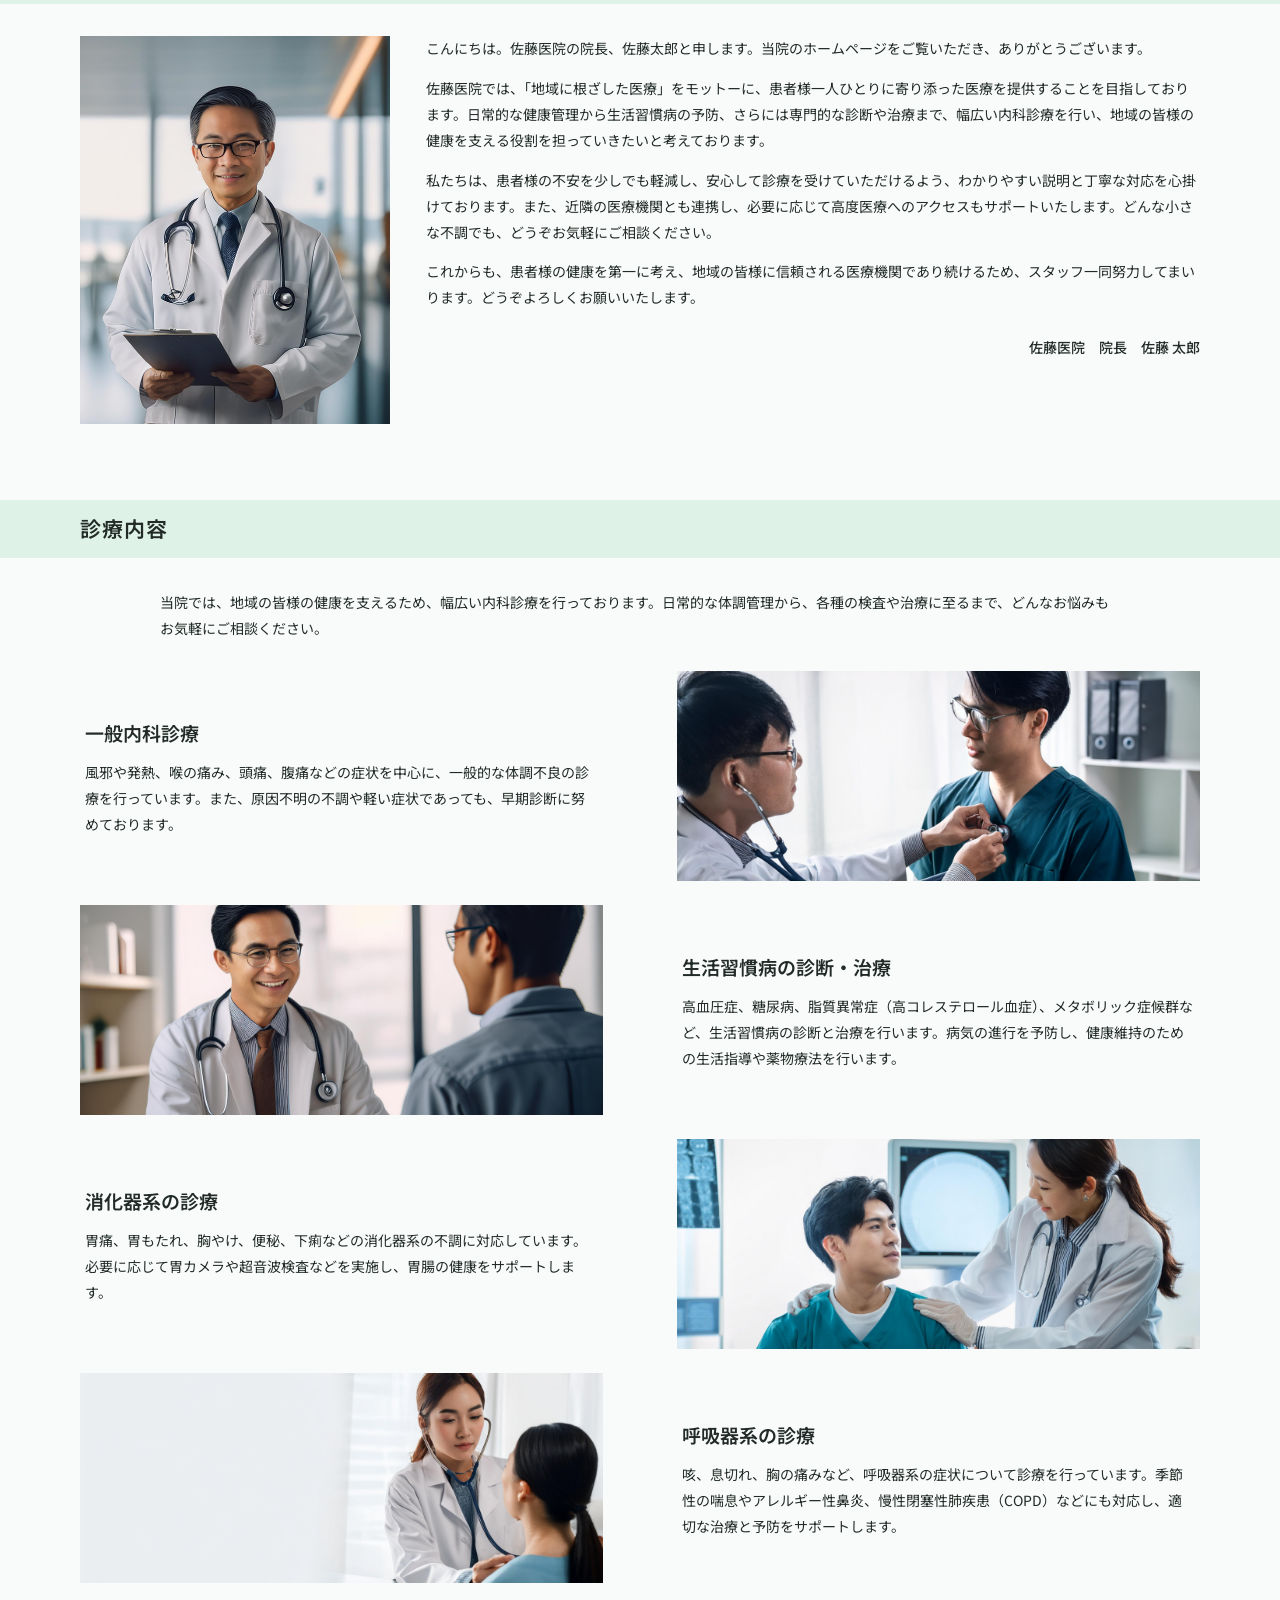
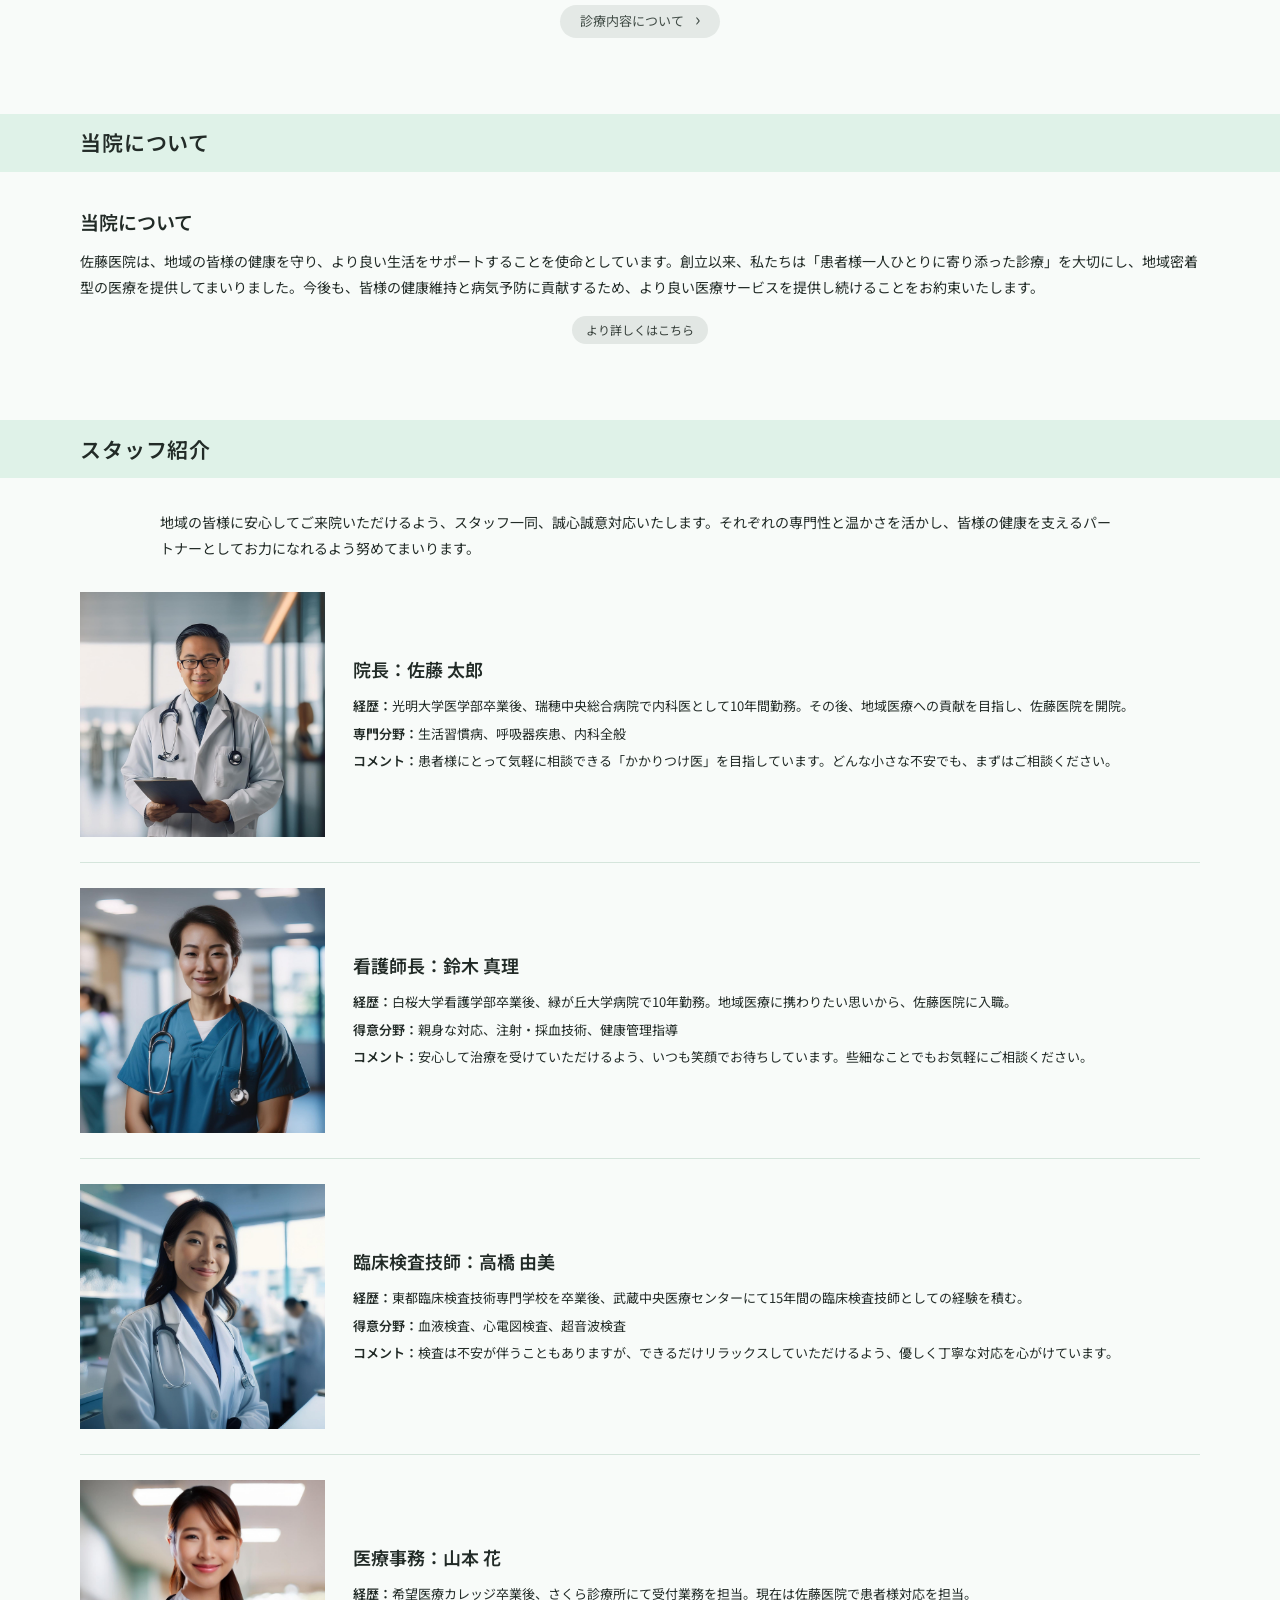
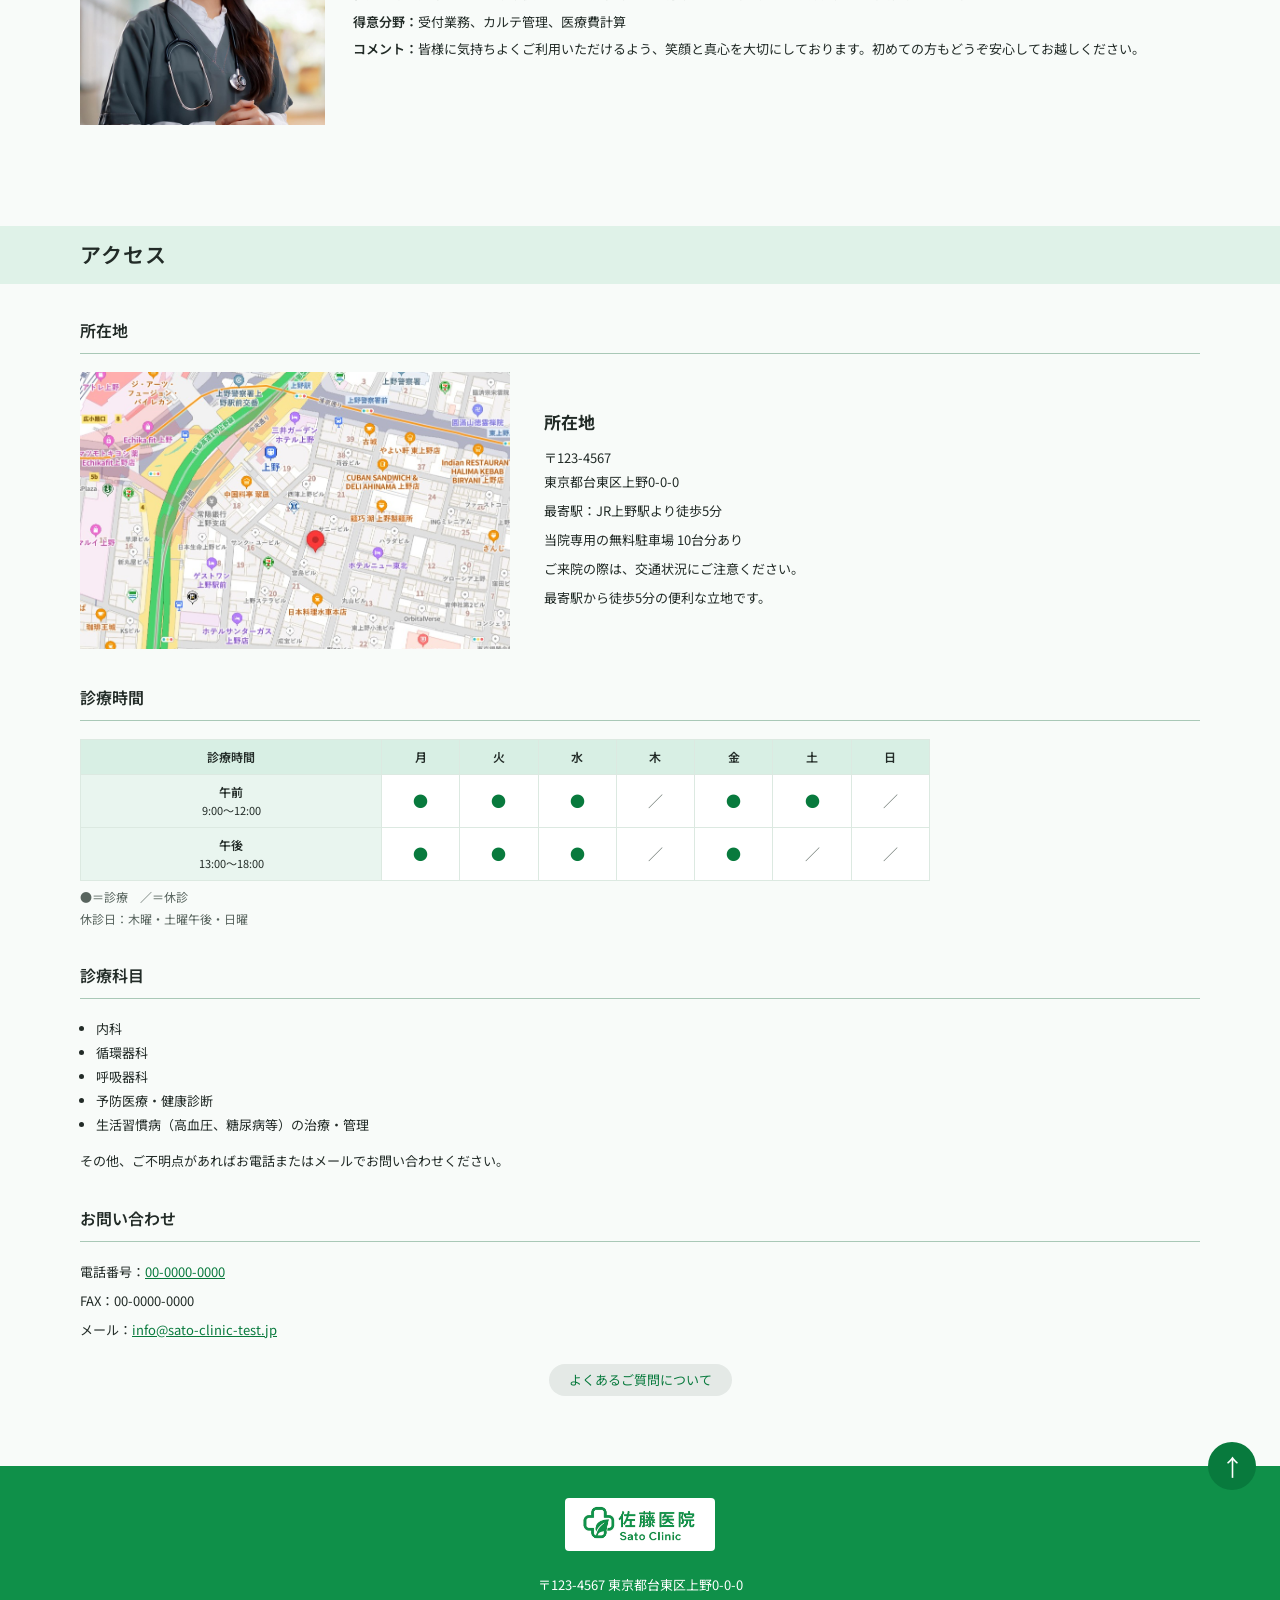
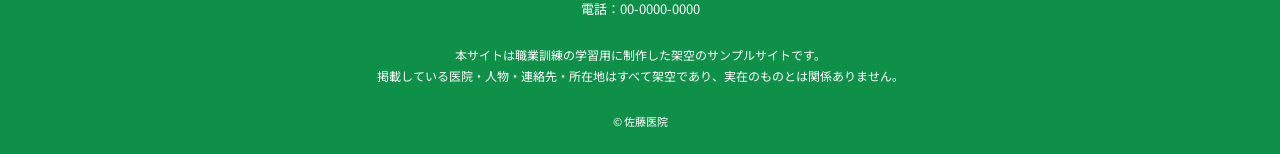
==== commit 9275be3e: "お知らせページ(news.html)を追加。index.html側のお知らせ周りの挙動も併せて、変更" ====
--- a/index.html
+++ b/index.html
@@ -107,19 +107,19 @@
             <div>
               <h3>インフルエンザ予防接種について</h3>
               <p>今年もインフルエンザの予防接種を開始いたしました。予約制となっておりますので、お電話または受付にてご予約をお願いいたします。例年、予約が集中しやすいため、早めのご予約をおすすめいたします。</p>
-            </div><button class="small-button news-toggle" type="button" aria-expanded="false">詳細はこちら</button>
+            </div><a class="small-button" href="./news.html#news-1">詳細はこちら</a>
           </article>
           <article class="news-item"><span class="news-date">お知らせ</span>
             <div>
               <h3>年末年始の休診について</h3>
               <p>年末年始の休診日は、12月29日（金）〜1月4日（木）となります。年始は1月5日（金）より通常診療を再開いたします。皆様にはご不便をおかけしますが、何卒ご了承くださいますようお願いいたします。</p>
-            </div><button class="small-button news-toggle" type="button" aria-expanded="false">詳細はこちら</button>
+            </div><a class="small-button" href="./news.html#news-2">詳細はこちら</a>
           </article>
           <article class="news-item"><span class="news-date">お知らせ</span>
             <div>
               <h3>健康診断のご案内</h3>
               <p>今年も健康診断を実施しております。定期的な健康チェックは、病気の早期発見・予防にとても重要です。各種健康診断メニューをご用意しておりますので、ご希望の方はお電話にてお申し込みください。</p>
-            </div><button class="small-button news-toggle" type="button" aria-expanded="false">詳細はこちら</button>
+            </div><a class="small-button" href="./news.html#news-3">詳細はこちら</a>
           </article>
           <article class="news-item"><span class="news-date">お知らせ</span>
             <div>
@@ -127,16 +127,16 @@
               <p>
                 当院では引き続き、新型コロナウイルス感染症対策を徹底しております。ご来院の際には、マスクの着用、手指消毒にご協力をお願いいたします。また、発熱や風邪症状のある方は、事前にお電話でご相談いただけるとスムーズにご案内が可能です。
               </p>
-            </div><button class="small-button news-toggle" type="button" aria-expanded="false">詳細はこちら</button>
+            </div><a class="small-button" href="./news.html#news-4">詳細はこちら</a>
           </article>
           <article class="news-item"><span class="news-date">お知らせ</span>
             <div>
               <h3>オンライン診療の導入について</h3>
               <p>2024年より、オンライン診療を一部導入いたしました。通院が難しい方や、遠方にお住まいの方にご利用いただけます。ご希望の方は、当院スタッフまでお問い合わせください。</p>
-            </div><button class="small-button news-toggle" type="button" aria-expanded="false">詳細はこちら</button>
-          </article>
-        </div>
-        <a href="#news" class="more-link">お知らせ一覧はこちら <span aria-hidden="true">›</span></a>
+            </div><a class="small-button" href="./news.html#news-5">詳細はこちら</a>
+          </article>
+        </div>
+        <a href="./news.html" class="more-link">お知らせ一覧はこちら <span aria-hidden="true">›</span></a>
       </div>
     </section>
 
@@ -358,4 +358,4 @@
   <script src="./assets/js/main.js" defer></script>
 </body>
 
-</html>+</html>
--- a/assets/css/style.css
+++ b/assets/css/style.css
@@ -62,7 +62,10 @@
 .news-date { color: var(--muted); font-size: 13px; white-space: nowrap; }
 .news-item h3 { margin: 0; font-size: 15px; font-weight: 600; }
 .news-item p { display: none; margin: 8px 0 0; color: var(--muted); font-size: 13px; }
-.news-item.is-expanded p { display: block; }
+.news-archive { display: grid; border-top: 1px solid var(--line); }
+.news-archive article { padding: 22px 10px; border-bottom: 1px solid var(--line); }
+.news-archive h3 { margin: 0 0 8px; font-size: 17px; font-weight: 600; }
+.news-archive p { margin: 0; color: var(--muted); font-size: 14px; }
 .small-button { justify-self: end; min-width: 108px; padding: 5px 14px; border: 0; border-radius: 999px; background: #e2e7e4; color: #343d38; font: inherit; font-size: 12px; line-height: 1.5; text-align: center; text-decoration: none; cursor: pointer; transition: background .2s,color .2s; }
 .small-button:hover, .small-button:focus-visible { color: var(--white); background: var(--green); }
 .more-link { display: table; margin: 22px auto 0; padding: 4px 20px; border-radius: 999px; background: #e4e9e6; color: #414c46; font-size: 13px; text-decoration: none; transition: background .2s; }
@@ -103,6 +106,7 @@
 .access-overview h4 { margin: 0 0 8px; font-size: 17px; }
 .access-overview p, .access-detail-grid p { margin: 5px 0; font-size: 13px; }
 .access-detail-grid { display: grid; grid-template-columns: 1fr; gap: 26px; margin-top: 34px; }
+.access-detail-grid > div:first-child .table-wrap { max-width: 850px; }
 .hours-table.compact { min-width: 560px; font-size: 12px; }
 .hours-table.compact th, .hours-table.compact td { padding: 8px 5px; }
 .hours-table.compact tbody th { min-width: 100px; }
@@ -110,7 +114,7 @@
 .hours-table.compact td { font-size: 15px; }
 .table-caption { color: var(--muted); font-size: 12px !important; }
 .plain-list { margin: 0 0 12px; padding-left: 1.2em; font-size: 13px; }
-.contact-block { grid-column: 1 / -1; max-width: 600px; }
+.contact-block { grid-column: 1 / -1; }
 .contact-block a { color: var(--green-dark); }
 .site-footer { position: relative; background: var(--green); color: var(--white); }
 .footer-inner { width: min(calc(100% - 48px), var(--content)); margin: 0 auto; padding: 32px 0 20px; text-align: center; }
@@ -163,6 +167,9 @@
   .news-item h3 { font-size: 12px; }
   .news-item p { font-size: 11px; }
   .news-item .small-button { grid-column: 2; min-width: 90px; font-size: 10px; }
+  .news-archive article { padding: 16px 2px; }
+  .news-archive h3 { font-size: 14px; }
+  .news-archive p { font-size: 12px; }
   .more-link { margin-top: 16px; font-size: 11px; }
   .greeting-card { grid-template-columns: 1fr; gap: 16px; }
   .greeting-card > img { width: min(100%, 310px); aspect-ratio: 1.25 / 1; margin: 0 auto; object-position: right center; }
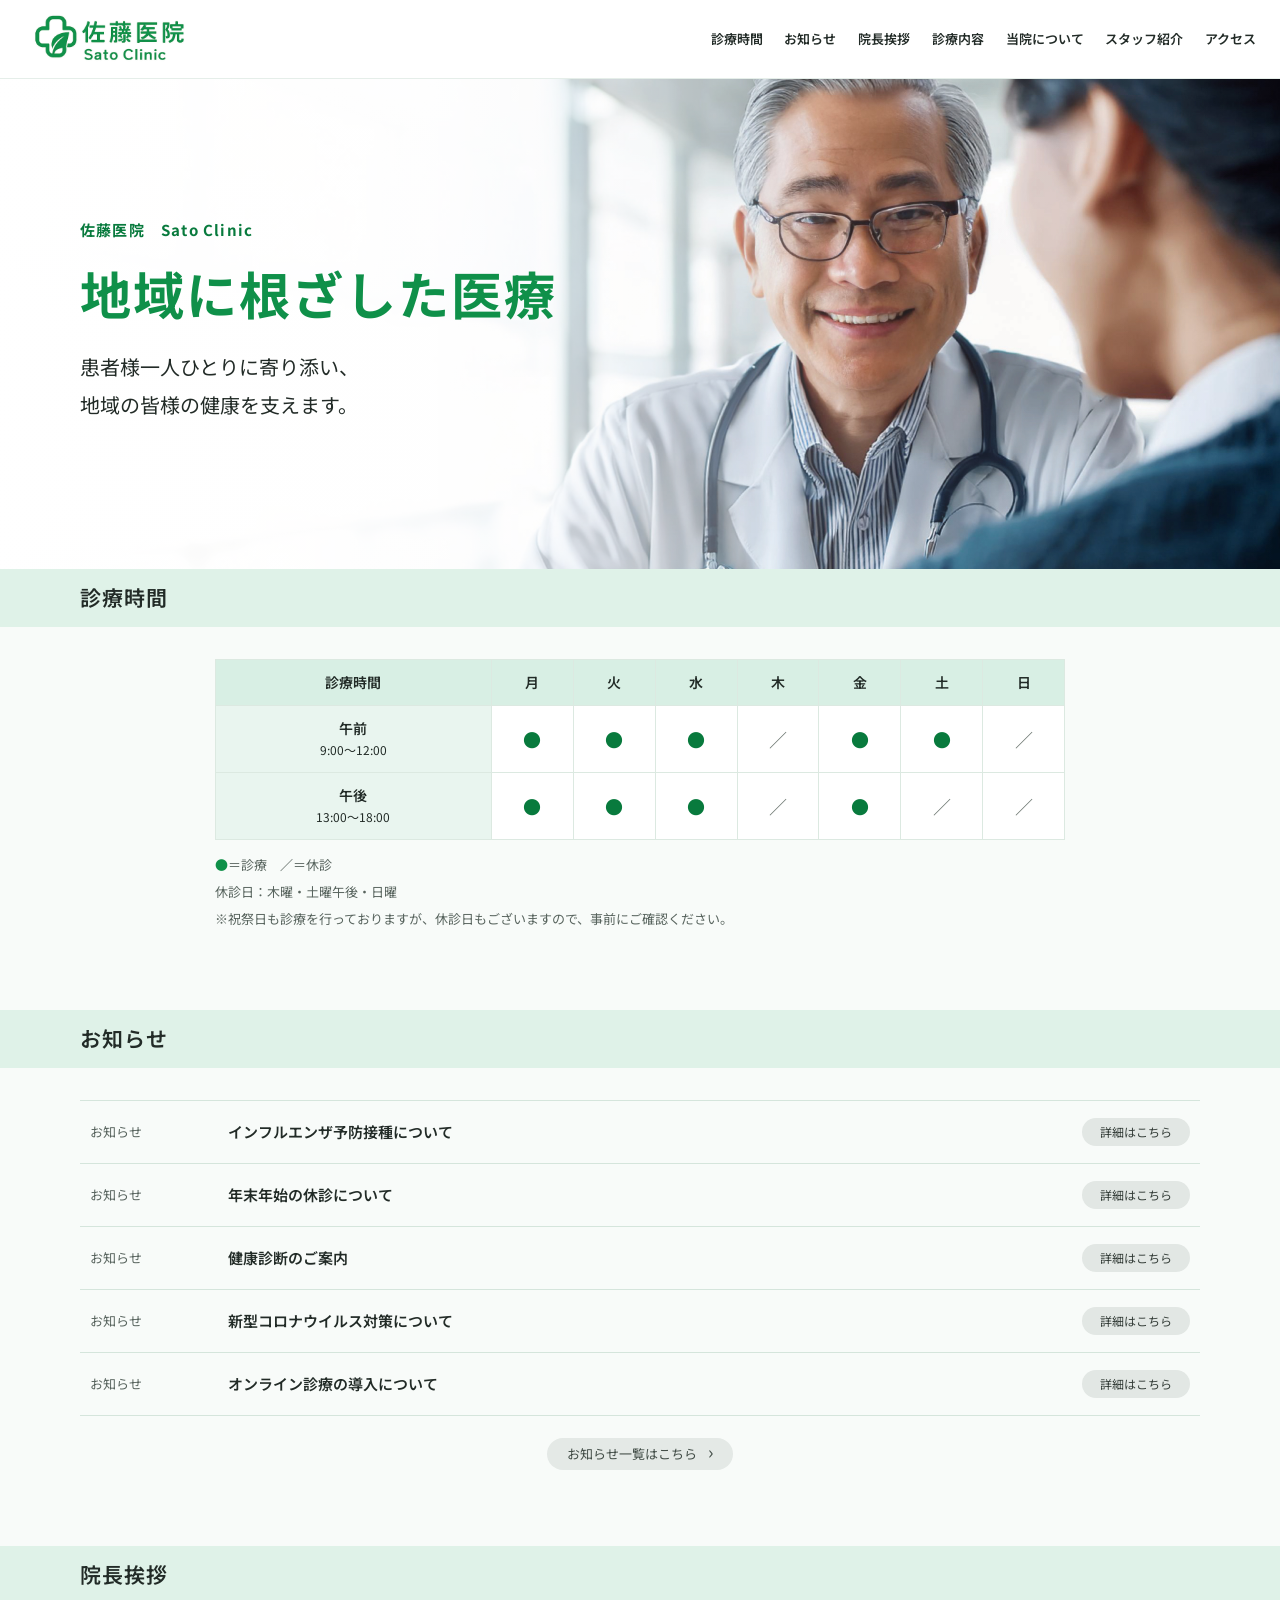
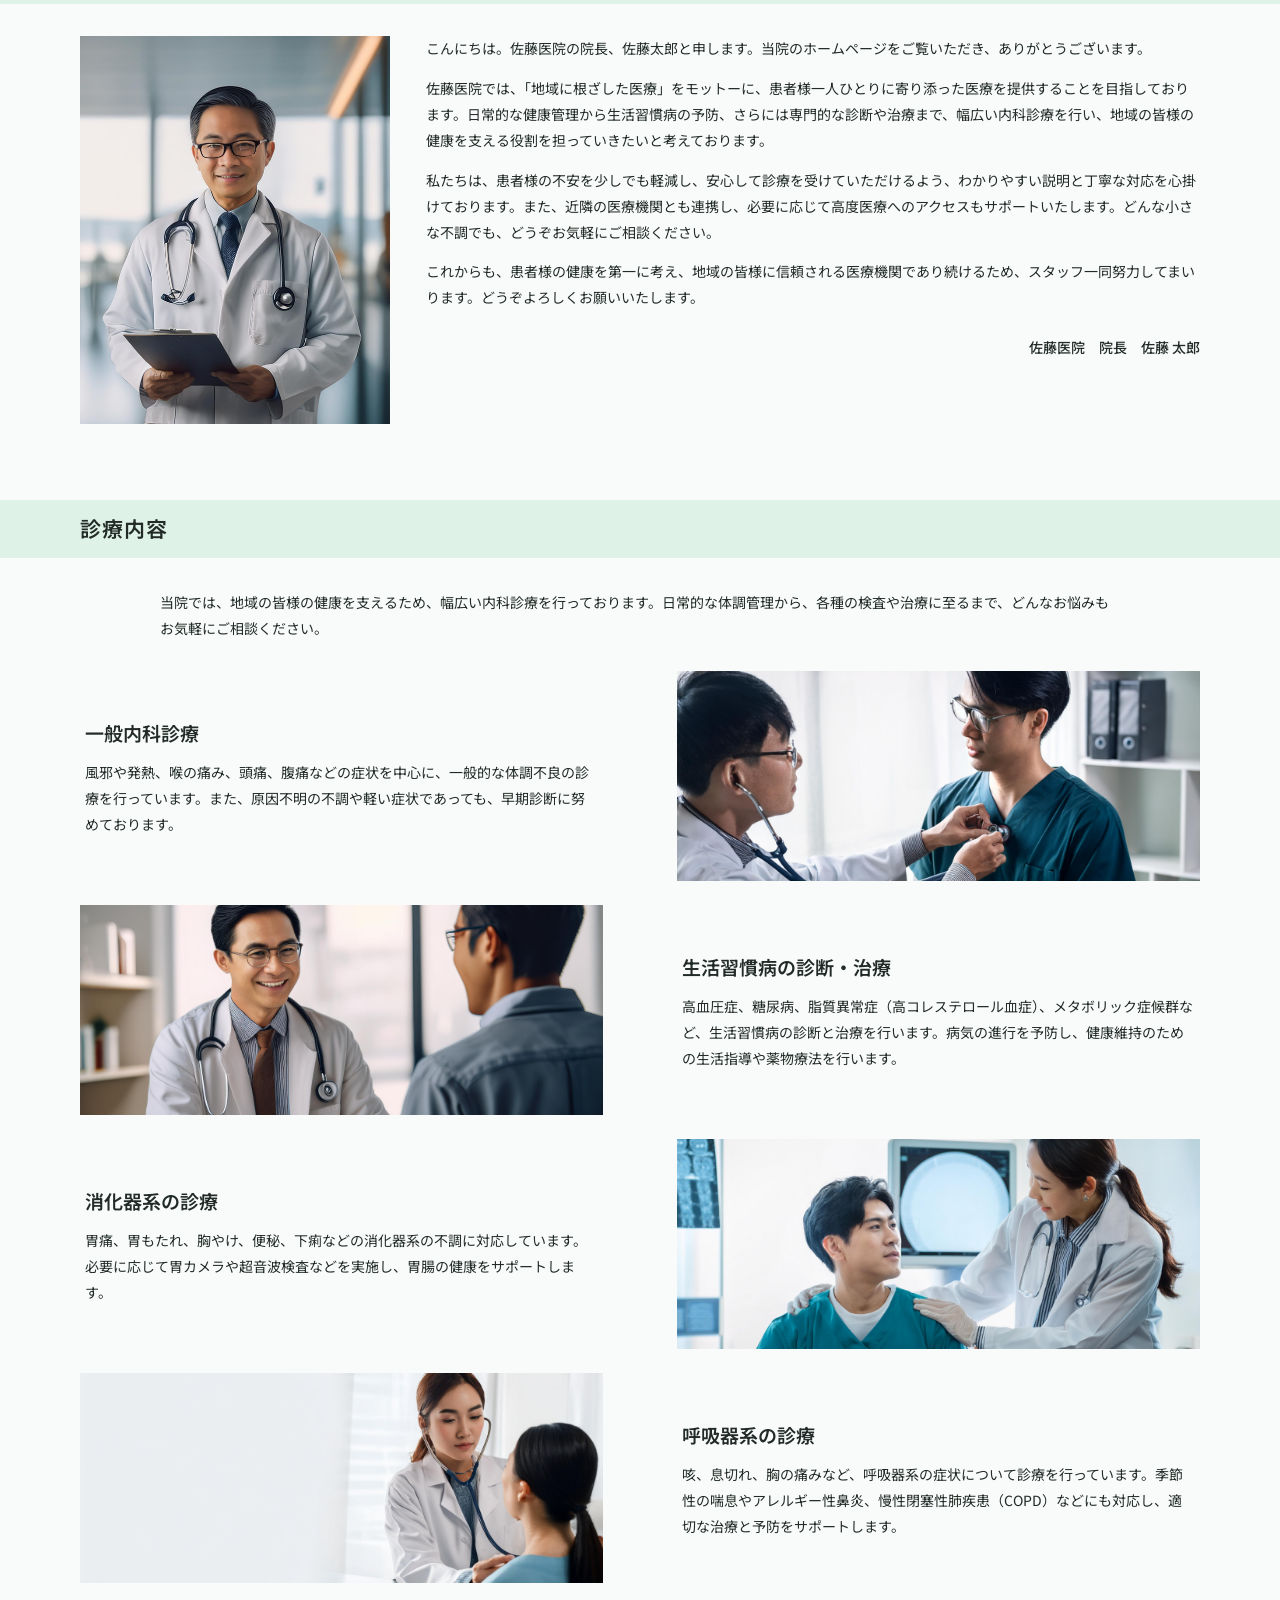
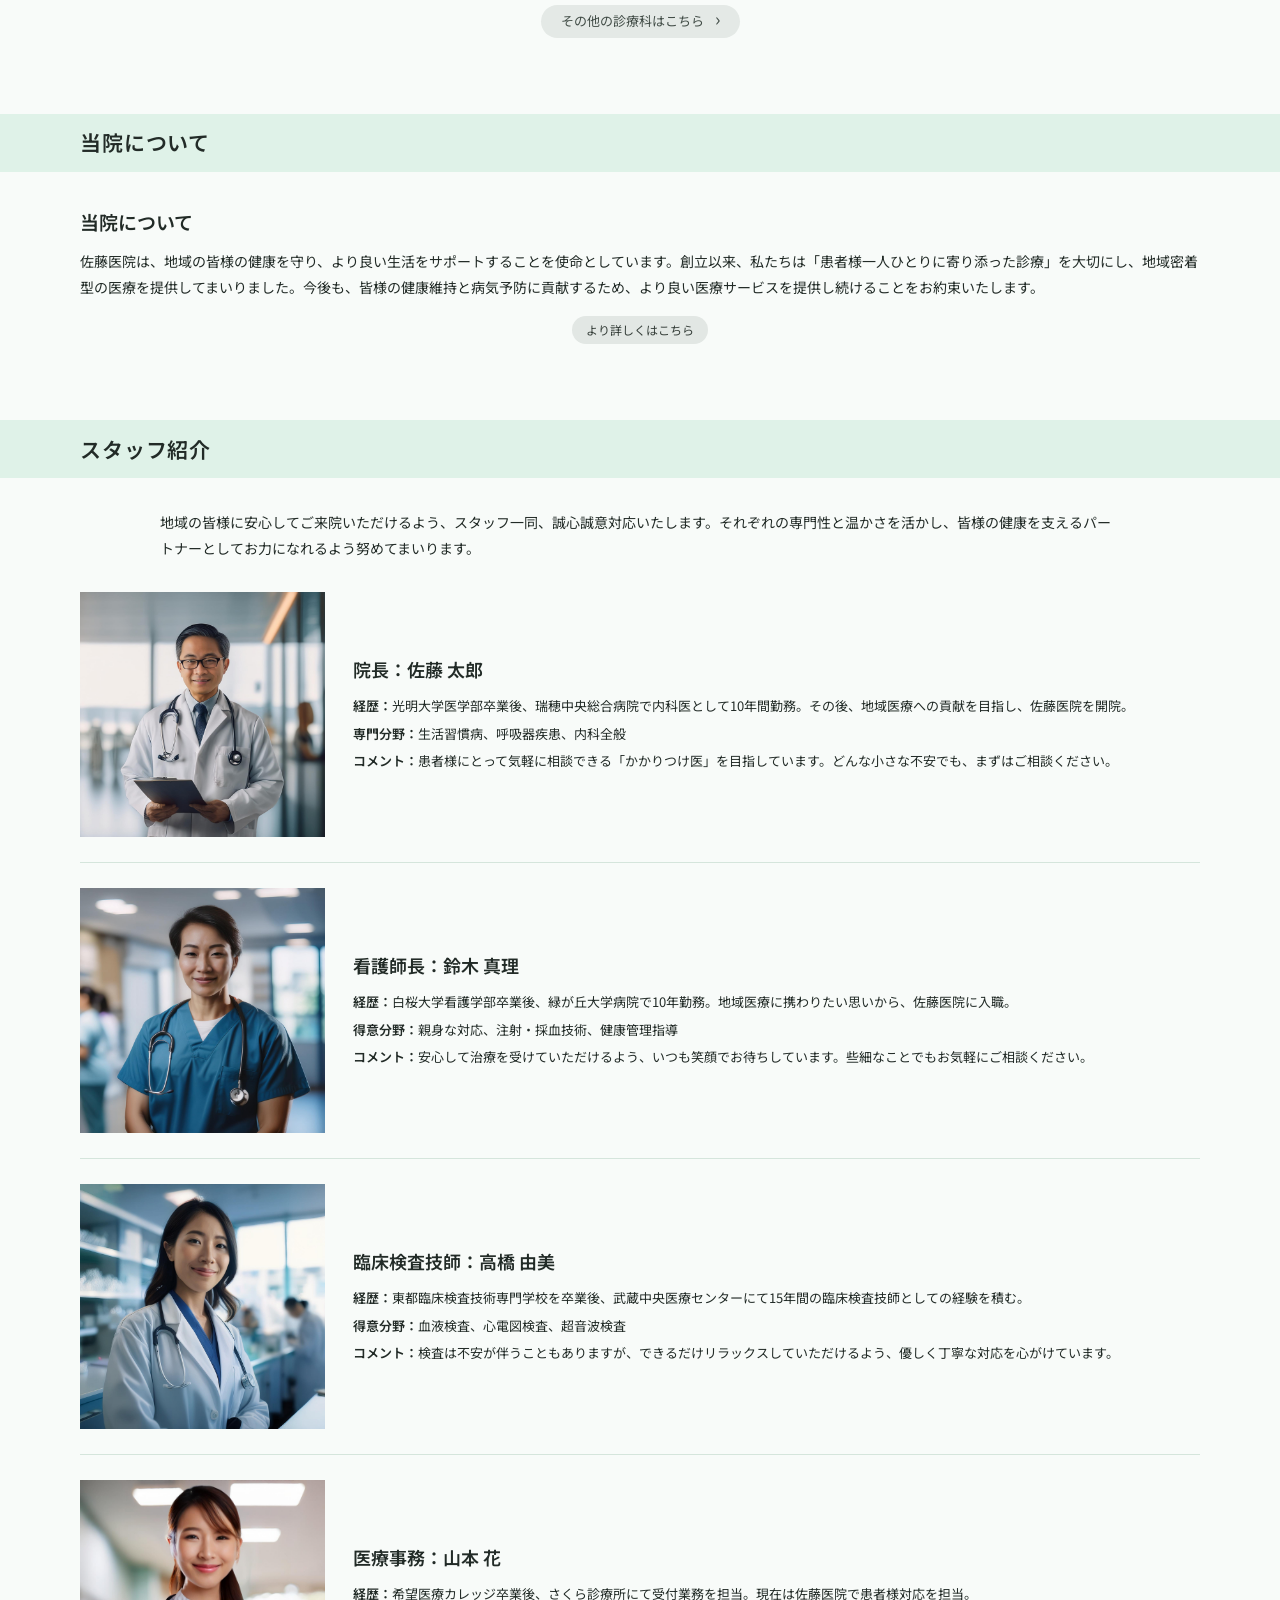
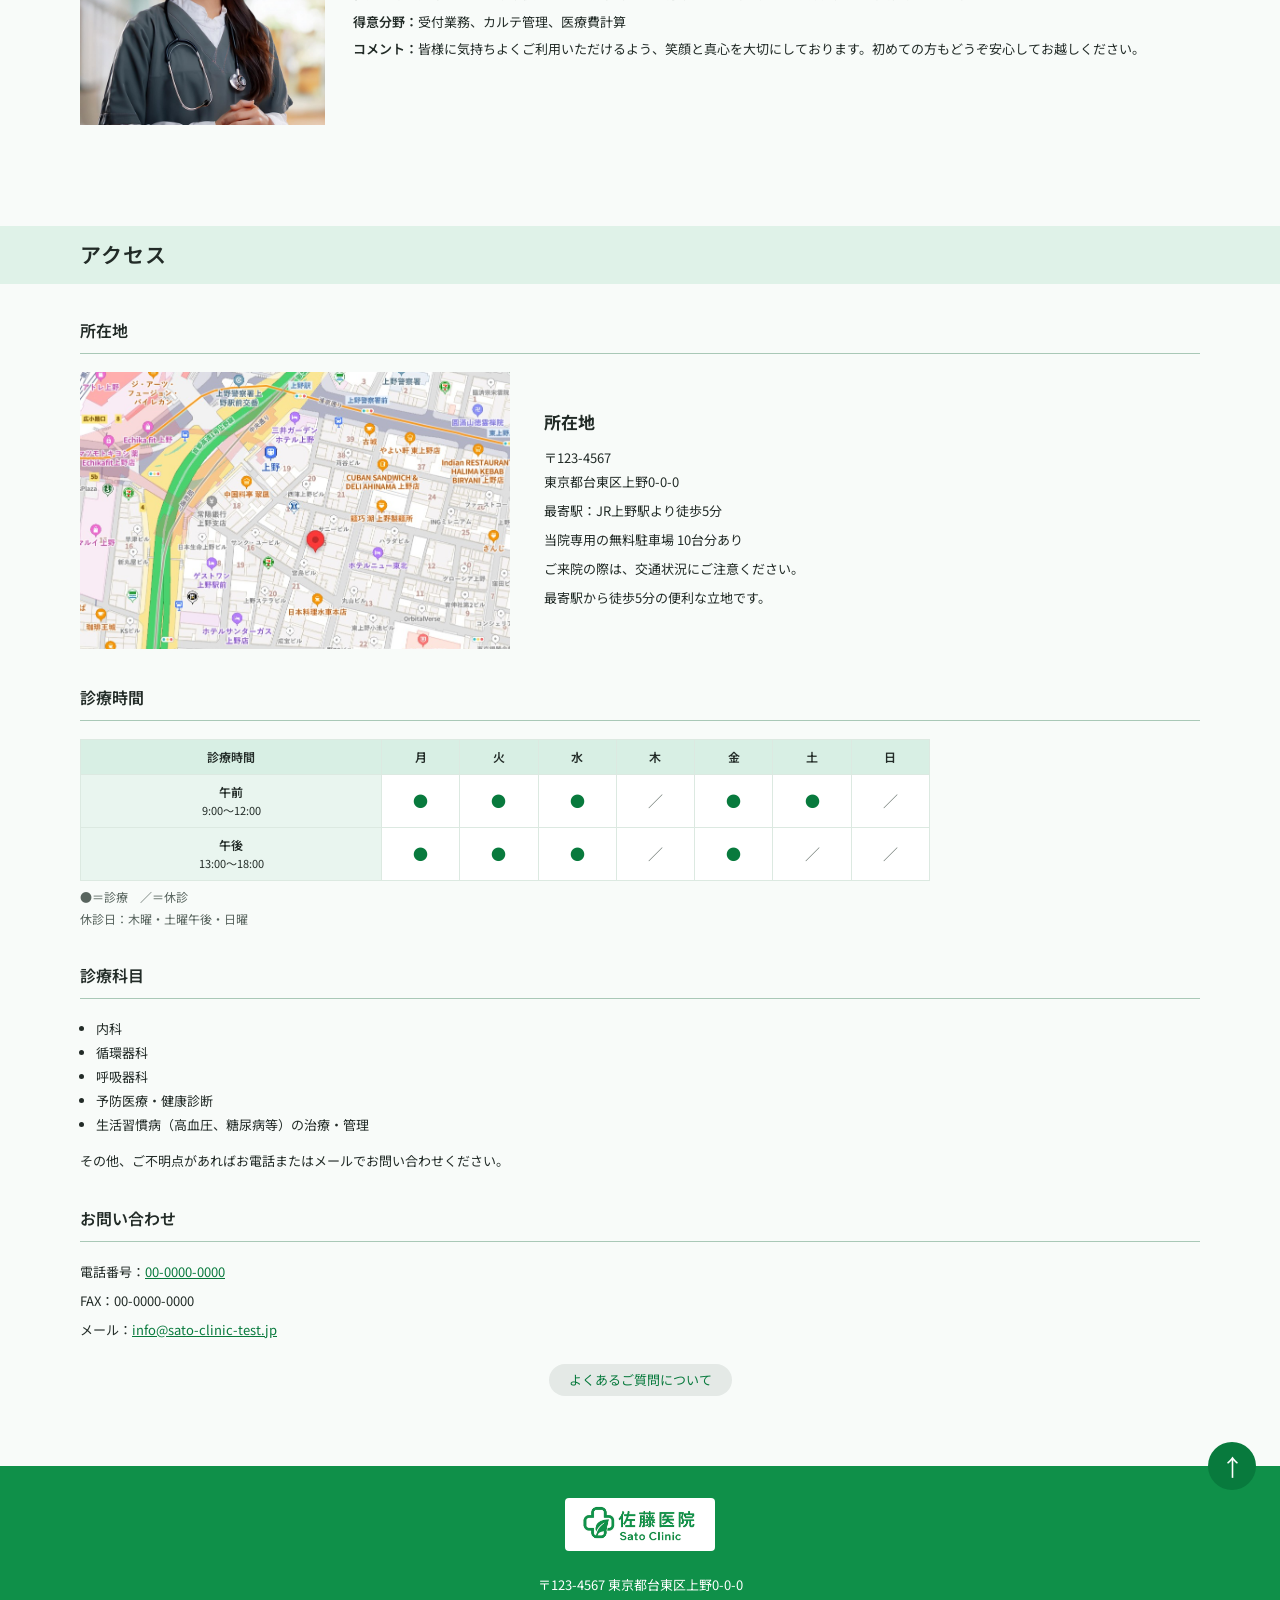
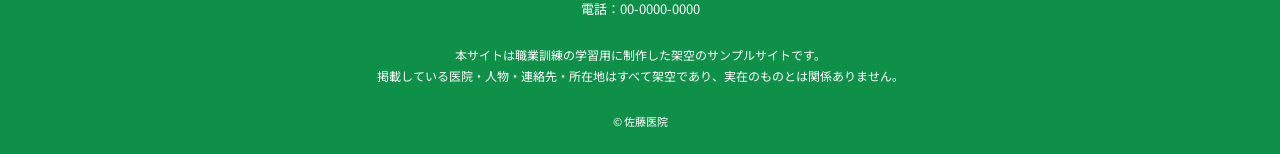
==== commit d1158ee1: "診療内容（medicak.html)のページを追加" ====
--- a/index.html
+++ b/index.html
@@ -196,7 +196,7 @@
             <img src="./assets/images/Medical_Image/medical_7.jpg" alt="患者様を診察する医師">
           </article>
         </div>
-        <a href="#medical" class="more-link">診療内容について <span aria-hidden="true">›</span></a>
+        <a href="./medical.html" class="more-link">その他の診療科はこちら <span aria-hidden="true">›</span></a>
       </div>
     </section>
 
@@ -211,7 +211,7 @@
             佐藤医院は、地域の皆様の健康を守り、より良い生活をサポートすることを使命としています。創立以来、私たちは「患者様一人ひとりに寄り添った診療」を大切にし、地域密着型の医療を提供してまいりました。今後も、皆様の健康維持と病気予防に貢献するため、より良い医療サービスを提供し続けることをお約束いたします。
           </p>
         </div>
-        <a href="#staff" class="small-button">より詳しくはこちら</a>
+        <a href="./about.html" class="small-button">より詳しくはこちら</a>
       </div>
     </section>
 
@@ -337,8 +337,7 @@
             <p>電話番号：<a href="tel:0000000000">00-0000-0000</a></p>
             <p>FAX：00-0000-0000</p>
             <p>メール：<a href="mailto:info@sato-clinic-test.jp">info@sato-clinic-test.jp</a></p>
-            <a class="more-link faq-link"
-              href="mailto:info@sato-clinic-test.jp?subject=%E3%82%88%E3%81%8F%E3%81%82%E3%82%8B%E3%81%94%E8%B3%AA%E5%95%8F%E3%81%AB%E3%81%A4%E3%81%84%E3%81%A6">よくあるご質問について</a>
+            <a class="more-link faq-link" href="./faq.html">よくあるご質問について</a>
           </div>
         </div>
       </div>
--- a/assets/css/style.css
+++ b/assets/css/style.css
@@ -66,6 +66,22 @@
 .news-archive article { padding: 22px 10px; border-bottom: 1px solid var(--line); }
 .news-archive h3 { margin: 0 0 8px; font-size: 17px; font-weight: 600; }
 .news-archive p { margin: 0; color: var(--muted); font-size: 14px; }
+.about-page-content { display: grid; gap: 30px; }
+.about-page-content section { min-width: 0; }
+.about-page-content p { margin: 0 0 12px; font-size: 14px; }
+.about-page-content p:last-child { margin-bottom: 0; }
+.policy-table-wrap { width: 100%; overflow-x: auto; }
+.policy-table { width: 100%; min-width: 600px; border-collapse: collapse; background: var(--white); font-size: 13px; line-height: 1.7; }
+.policy-table th, .policy-table td { padding: 10px 12px; border: 1px solid #dce9e1; text-align: left; }
+.policy-table thead th { background: #d8efe4; font-weight: 600; }
+.policy-table th:first-child, .policy-table td:first-child { width: 48px; text-align: center; }
+.faq-content { display: grid; gap: 30px; }
+.faq-content section { min-width: 0; }
+.faq-item { padding-bottom: 18px; border-bottom: 1px solid var(--line); }
+.faq-item + .faq-item { padding-top: 18px; }
+.faq-item h4 { margin: 0 0 7px; font-size: 15px; font-weight: 600; }
+.faq-item p { margin: 0; color: var(--muted); font-size: 14px; }
+.faq-contact { margin: 0; font-size: 14px; }
 .small-button { justify-self: end; min-width: 108px; padding: 5px 14px; border: 0; border-radius: 999px; background: #e2e7e4; color: #343d38; font: inherit; font-size: 12px; line-height: 1.5; text-align: center; text-decoration: none; cursor: pointer; transition: background .2s,color .2s; }
 .small-button:hover, .small-button:focus-visible { color: var(--white); background: var(--green); }
 .more-link { display: table; margin: 22px auto 0; padding: 4px 20px; border-radius: 999px; background: #e4e9e6; color: #414c46; font-size: 13px; text-decoration: none; transition: background .2s; }
@@ -170,6 +186,13 @@
   .news-archive article { padding: 16px 2px; }
   .news-archive h3 { font-size: 14px; }
   .news-archive p { font-size: 12px; }
+  .about-page-content { gap: 24px; }
+  .about-page-content p { font-size: 12px; }
+  .policy-table { font-size: 11px; }
+  .policy-table th, .policy-table td { padding: 8px; }
+  .faq-content { gap: 24px; }
+  .faq-item h4 { font-size: 13px; }
+  .faq-item p, .faq-contact { font-size: 12px; }
   .more-link { margin-top: 16px; font-size: 11px; }
   .greeting-card { grid-template-columns: 1fr; gap: 16px; }
   .greeting-card > img { width: min(100%, 310px); aspect-ratio: 1.25 / 1; margin: 0 auto; object-position: right center; }
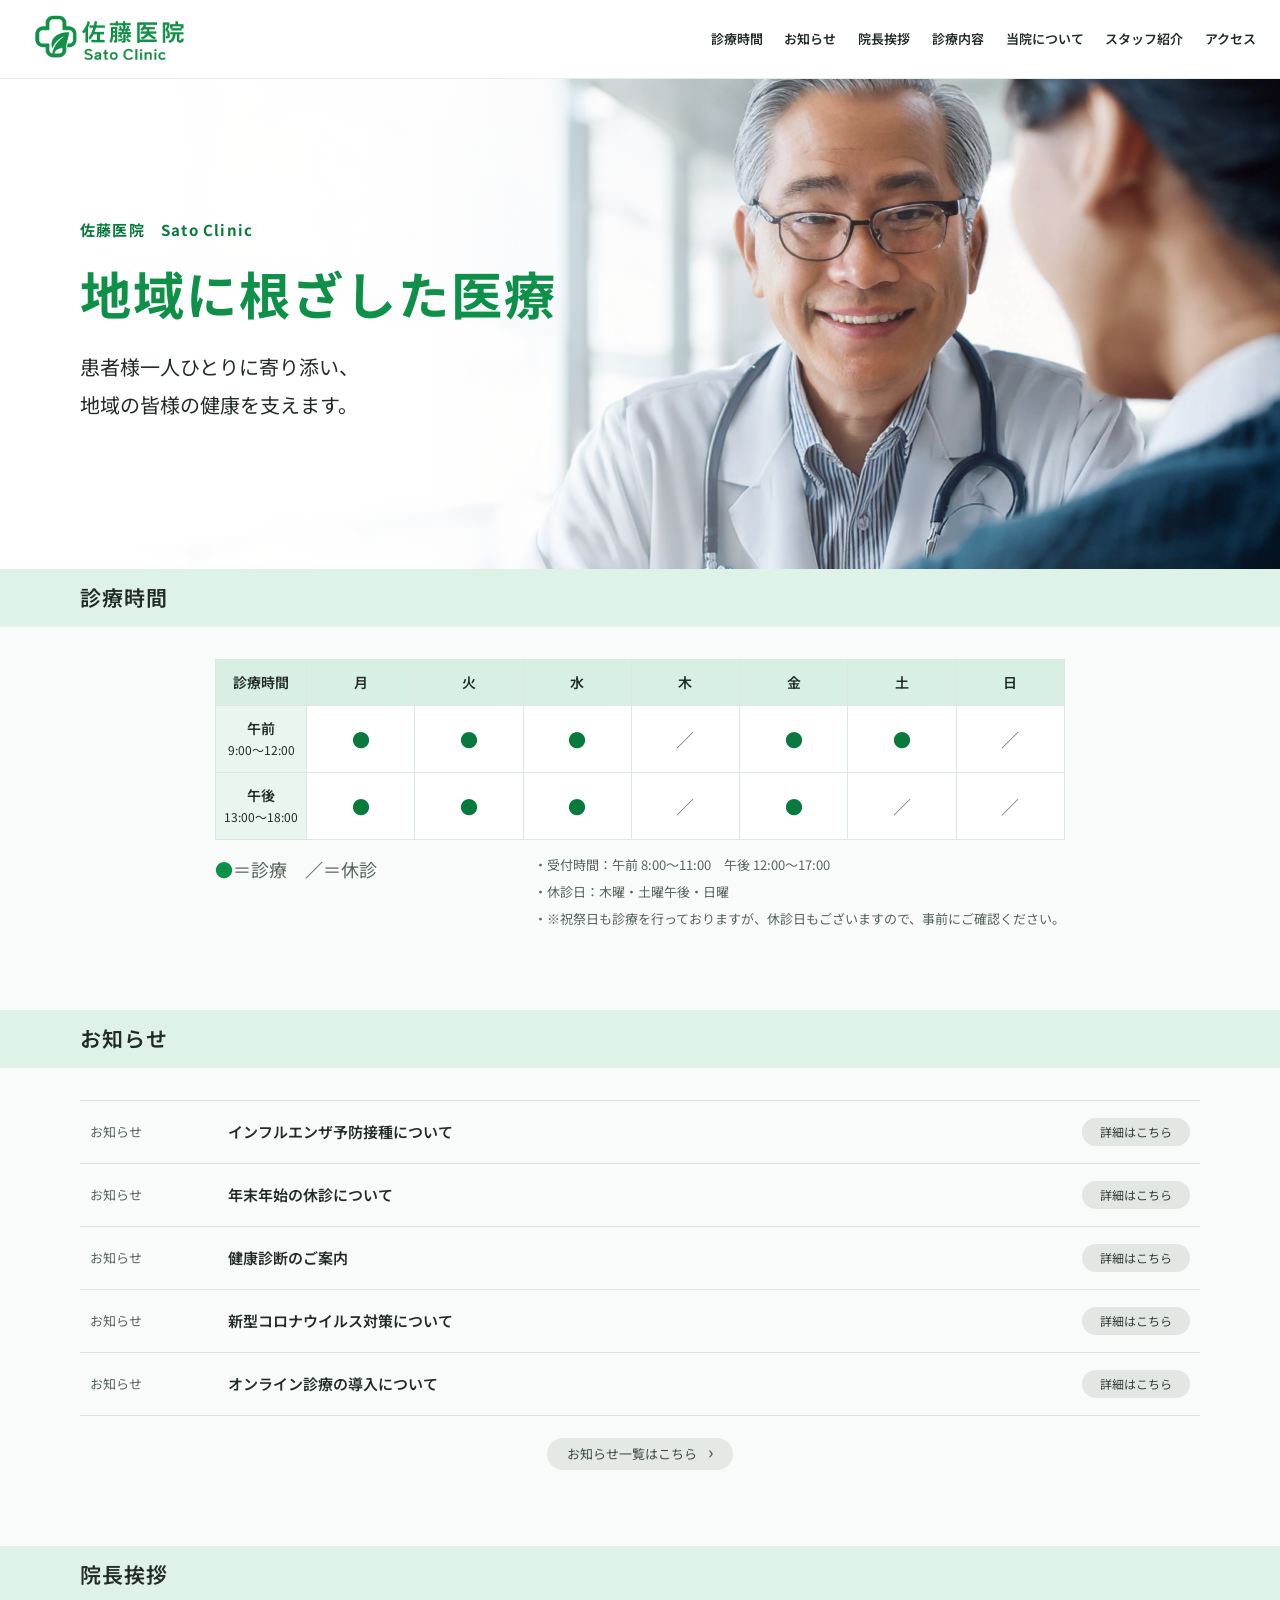
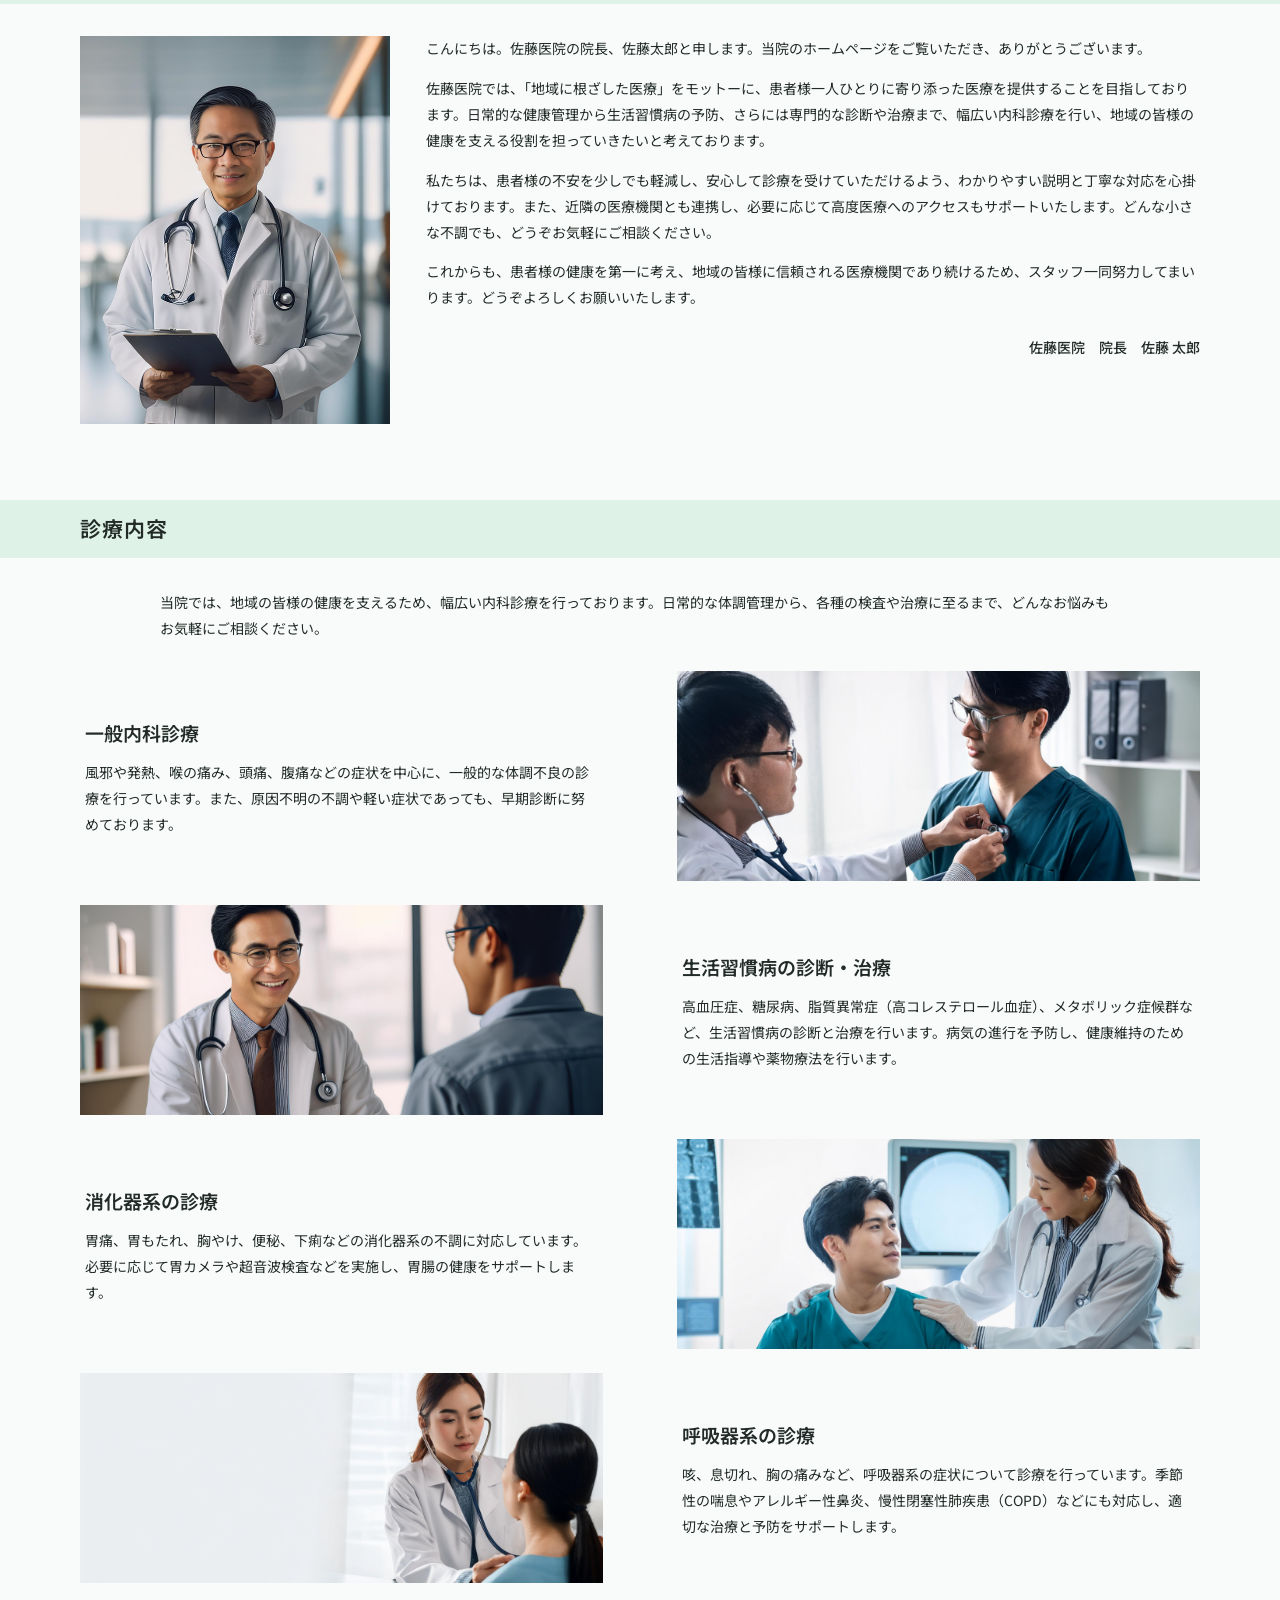
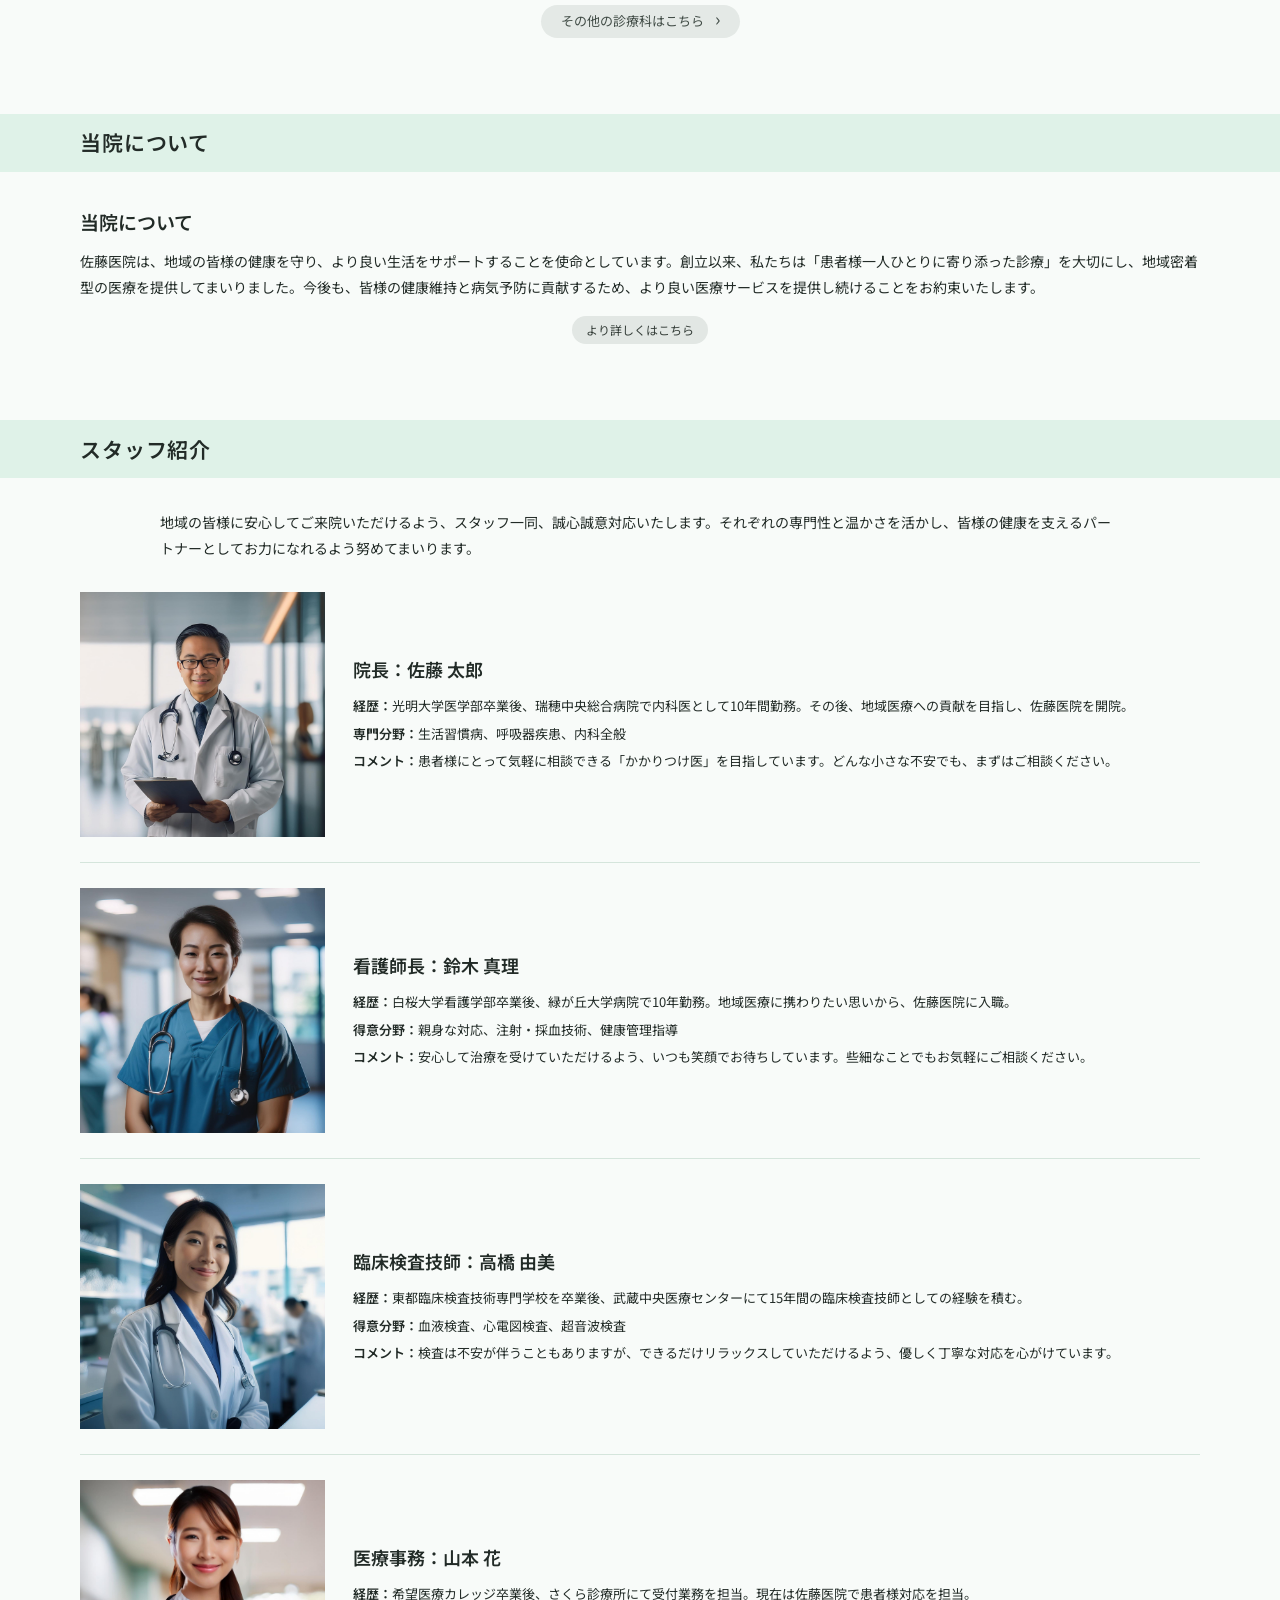
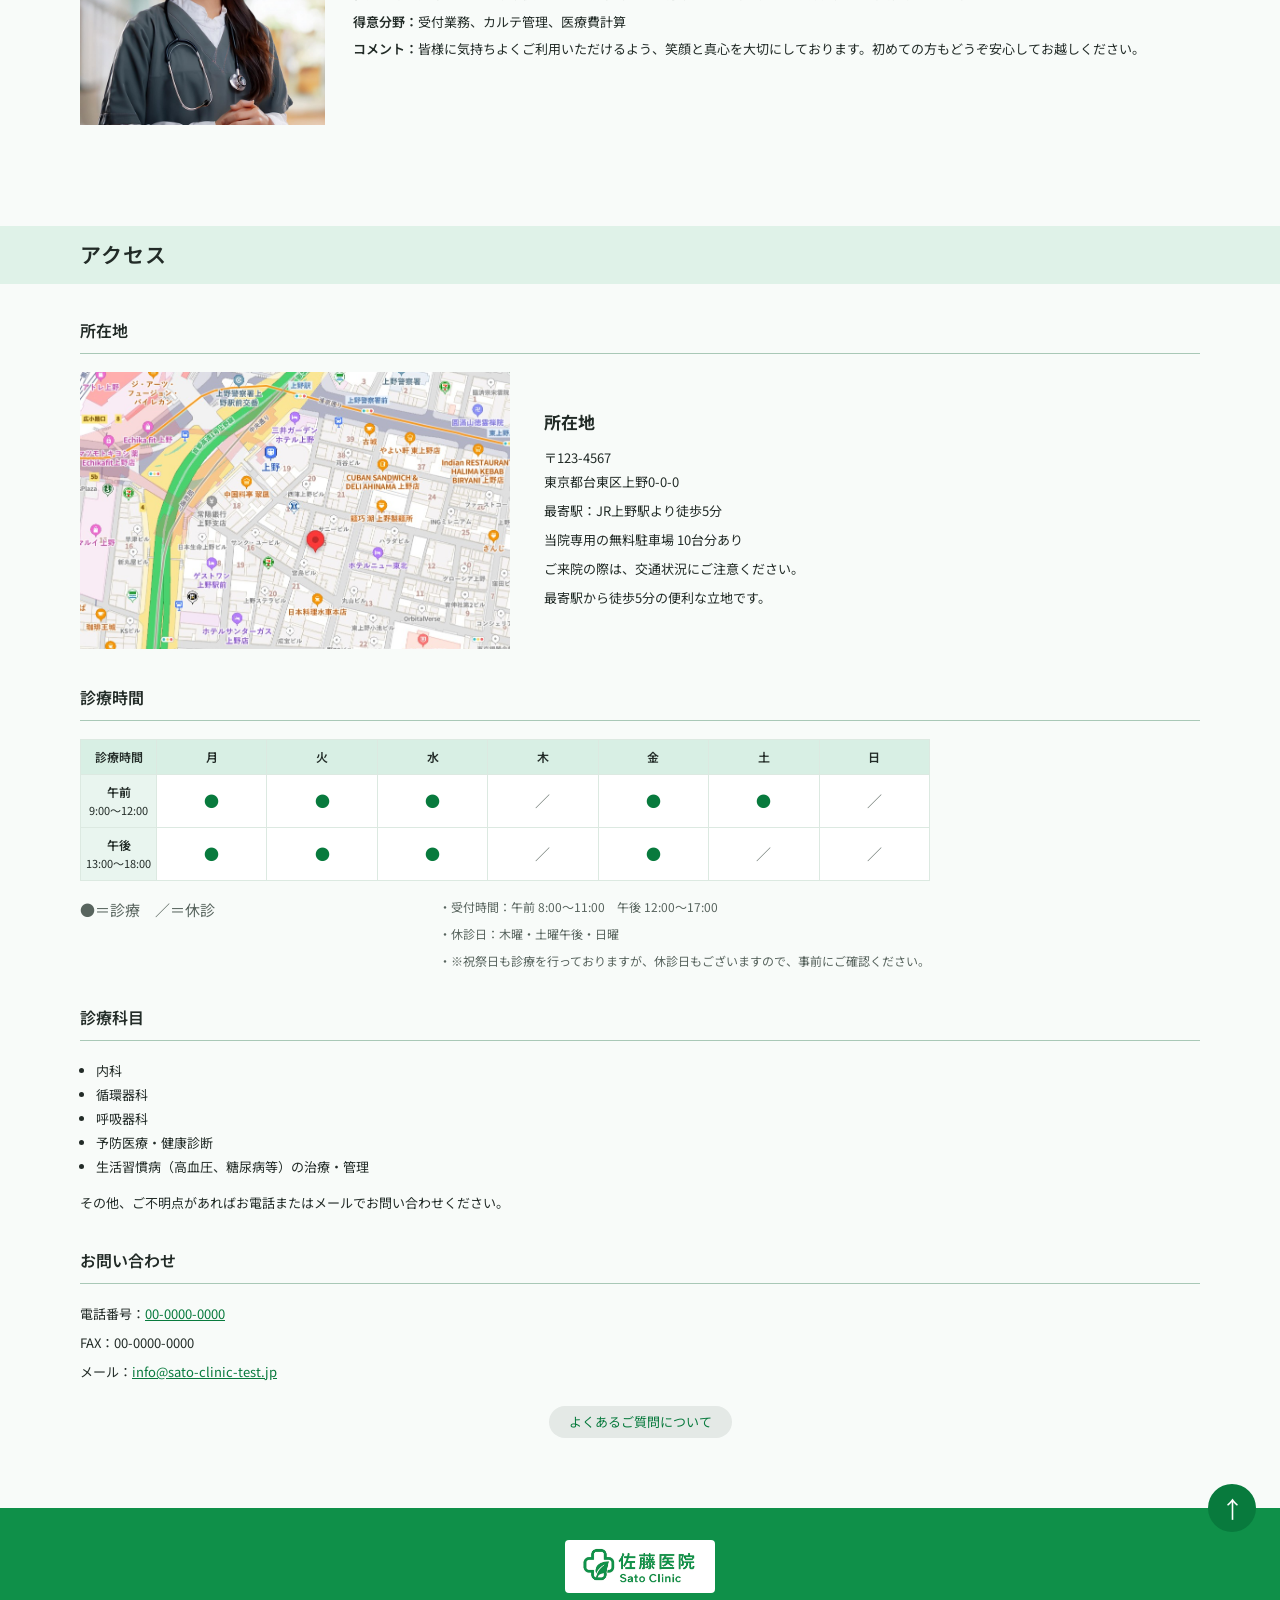
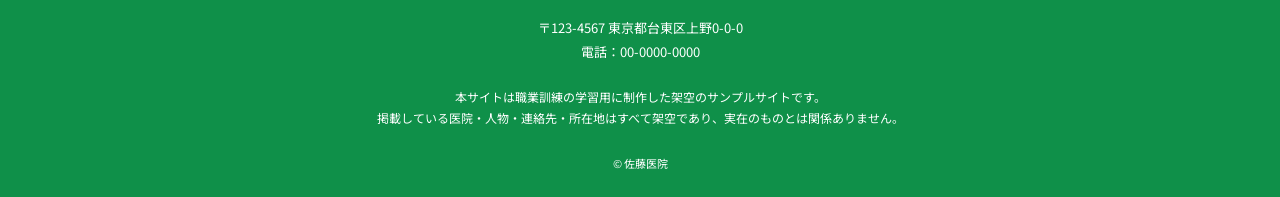
==== commit 98b273d1: "二つの表の表示方式を統一 表下のテキストの抜けを修正 表下のテキスト表示を元のワイヤーフレームに合わせる" ====
--- a/index.html
+++ b/index.html
@@ -91,8 +91,11 @@
         </div>
         <div class="hours-note">
           <p><strong>●</strong>＝診療　<strong class="slash">／</strong>＝休診</p>
-          <p>休診日：木曜・土曜午後・日曜</p>
-          <p>※祝祭日も診療を行っておりますが、休診日もございますので、事前にご確認ください。</p>
+          <div class="hours-notices">
+            <p>・受付時間：午前 8:00～11:00　午後 12:00～17:00</p>
+            <p>・休診日：木曜・土曜午後・日曜</p>
+            <p>・※祝祭日も診療を行っておりますが、休診日もございますので、事前にご確認ください。</p>
+          </div>
         </div>
       </div>
     </section>
@@ -319,7 +322,14 @@
                 </tbody>
               </table>
             </div>
-            <p class="table-caption">●＝診療　／＝休診<br>休診日：木曜・土曜午後・日曜</p>
+            <div class="hours-note table-caption">
+              <p>●＝診療　／＝休診</p>
+              <div class="hours-notices">
+                <p>・受付時間：午前 8:00～11:00　午後 12:00～17:00</p>
+                <p>・休診日：木曜・土曜午後・日曜</p>
+                <p>・※祝祭日も診療を行っておりますが、休診日もございますので、事前にご確認ください。</p>
+              </div>
+            </div>
           </div>
           <div>
             <h3 class="subheading">診療科目</h3>
--- a/assets/css/style.css
+++ b/assets/css/style.css
@@ -49,12 +49,15 @@
 .hours-table { width: 100%; min-width: 620px; border-collapse: collapse; background: var(--white); text-align: center; font-size: 14px; line-height: 1.5; }
 .hours-table th, .hours-table td { padding: 12px 8px; border: 1px solid #dce9e1; }
 .hours-table thead th { background: #d8efe4; font-weight: 600; }
-.hours-table tbody th { background: #e9f5ef; min-width: 118px; font-weight: 600; }
-.hours-table tbody th span { font-size: 12px; font-weight: 400; }
+.hours-table tbody th { background: #e9f5ef; width: 79px; min-width: 79px; font-weight: 600; }
+.hours-table tbody th span { font-size: 12px; font-weight: 400; white-space: nowrap; }
 .hours-table td { font-size: 18px; color: var(--green-dark); }
 .hours-table td.closed { color: #6c7771; }
-.hours-note { padding-top: 10px; color: var(--muted); font-size: 13px; }
+.hours-note { display: flex; flex-wrap: wrap; align-items: flex-start; gap: 6px 24px; padding-top: 10px; color: var(--muted); font-size: 13px; }
 .hours-note p { margin: 3px 0; }
+.hours-note > p { white-space: nowrap; font-size: 18px; }
+.hours-notices { margin-left: auto; max-width: 100%; min-width: 0; text-align: left; }
+.hours-notices p { padding-left: 1em; text-indent: -1em; }
 .hours-note strong { color: var(--green); }
 .hours-note .slash { color: var(--muted); }
 .news-list { border-top: 1px solid var(--line); }
@@ -122,13 +125,17 @@
 .access-overview h4 { margin: 0 0 8px; font-size: 17px; }
 .access-overview p, .access-detail-grid p { margin: 5px 0; font-size: 13px; }
 .access-detail-grid { display: grid; grid-template-columns: 1fr; gap: 26px; margin-top: 34px; }
+.access-detail-grid > div { min-width: 0; }
 .access-detail-grid > div:first-child .table-wrap { max-width: 850px; }
 .hours-table.compact { min-width: 560px; font-size: 12px; }
 .hours-table.compact th, .hours-table.compact td { padding: 8px 5px; }
-.hours-table.compact tbody th { min-width: 100px; }
+.hours-table.compact tbody th { width: 67px; min-width: 67px; }
 .hours-table.compact tbody th span { font-size: 11px; }
 .hours-table.compact td { font-size: 15px; }
 .table-caption { color: var(--muted); font-size: 12px !important; }
+.hours-note.table-caption { max-width: 850px; }
+.hours-note.table-caption p { font-size: inherit; }
+.hours-note.table-caption > p { font-size: 15px; }
 .plain-list { margin: 0 0 12px; padding-left: 1.2em; font-size: 13px; }
 .contact-block { grid-column: 1 / -1; }
 .contact-block a { color: var(--green-dark); }
@@ -174,10 +181,11 @@
   .hours-layout { width: calc(100% - 24px); }
   .hours-table { min-width: 550px; font-size: 12px; }
   .hours-table th, .hours-table td { padding: 8px 5px; }
-  .hours-table tbody th { min-width: 91px; }
+  .hours-table tbody th, .hours-table.compact tbody th { width: 61px; min-width: 61px; }
   .hours-table tbody th span { font-size: 10px; }
   .hours-table td { font-size: 15px; }
   .hours-note { font-size: 11px; }
+  .hours-note > p { font-size: 15px; }
   .news-item { grid-template-columns: 72px 1fr; gap: 7px 10px; padding: 12px 2px; }
   .news-date { font-size: 10px; }
   .news-item h3 { font-size: 12px; }
@@ -221,7 +229,7 @@
   .map-image { aspect-ratio: 1.45 / 1; }
   .access-overview p, .access-detail-grid p { font-size: 11px; }
   .access-detail-grid { grid-template-columns: 1fr; gap: 26px; margin-top: 26px; }
-  .hours-table.compact { min-width: 520px; }
+  .hours-table.compact { min-width: 550px; }
   .contact-block { grid-column: auto; }
   .footer-inner { width: calc(100% - 32px); padding: 26px 0 17px; }
   .footer-brand { width: 130px; }
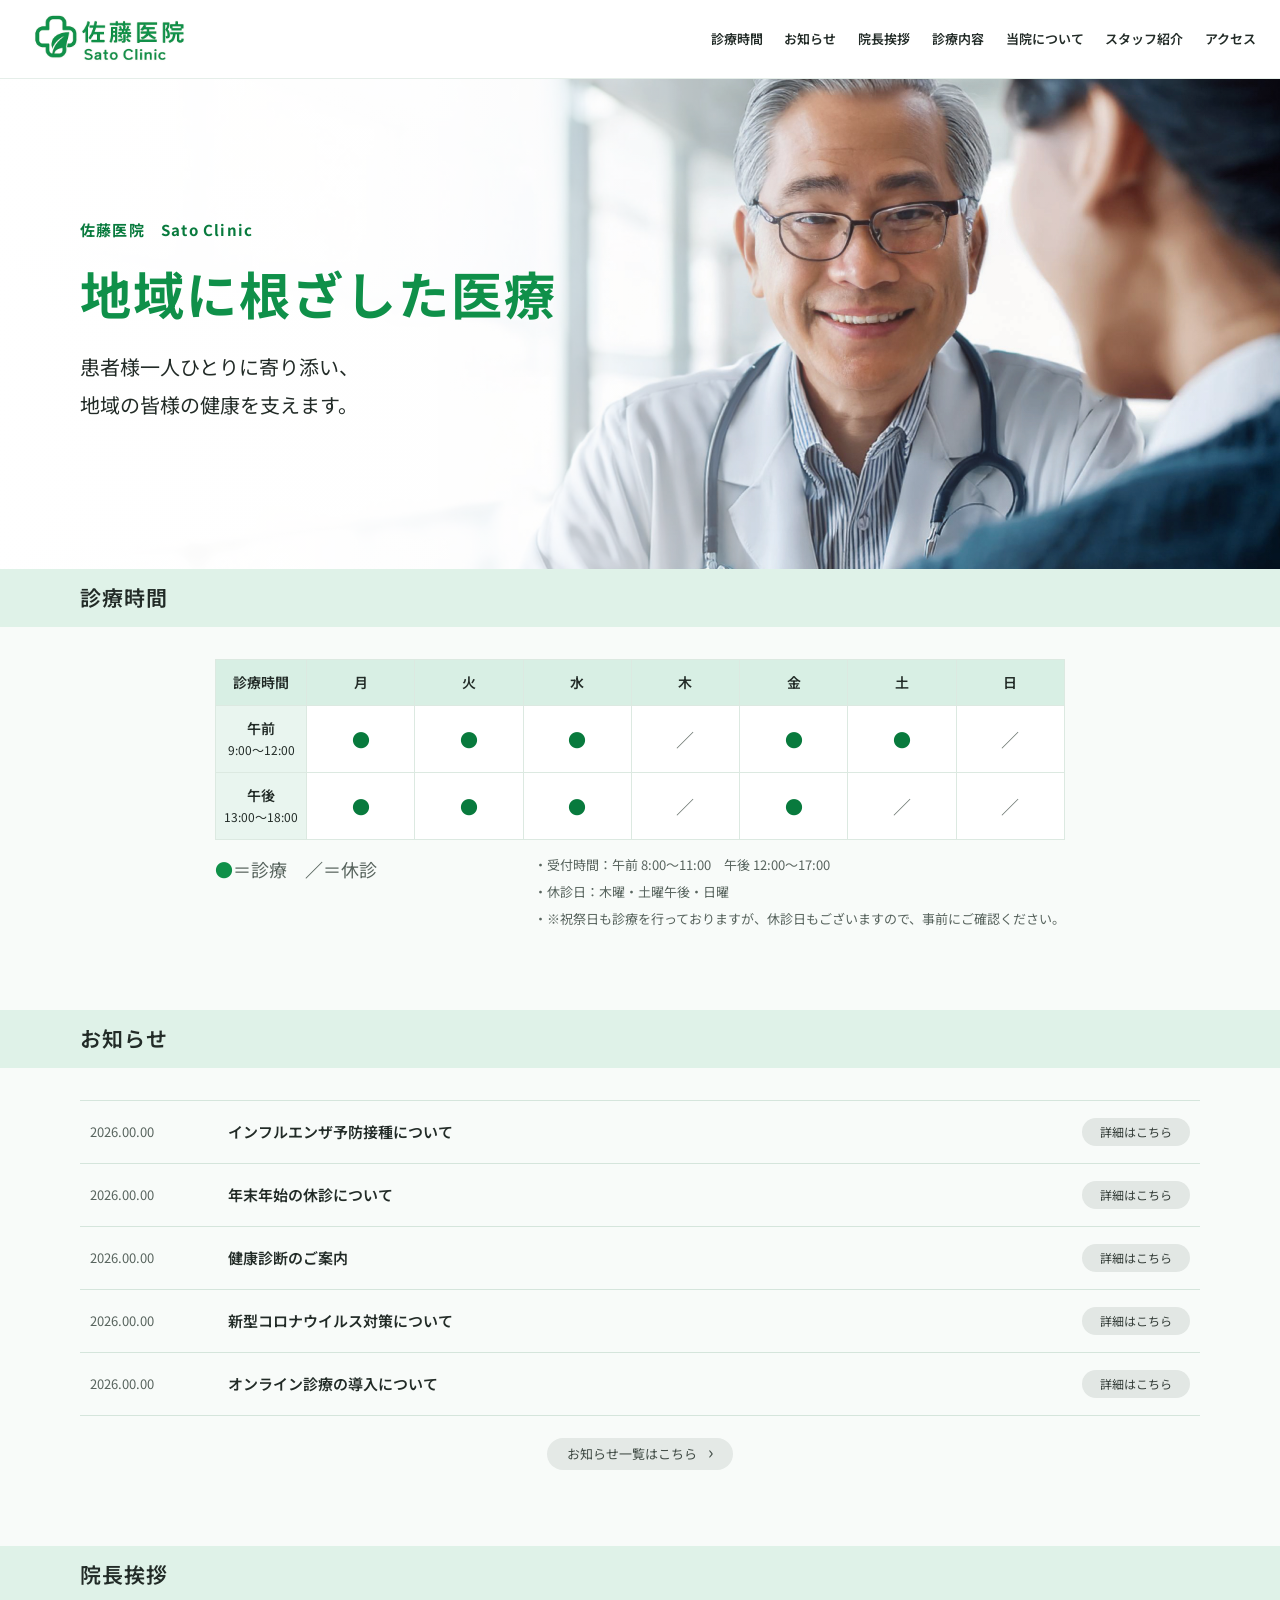
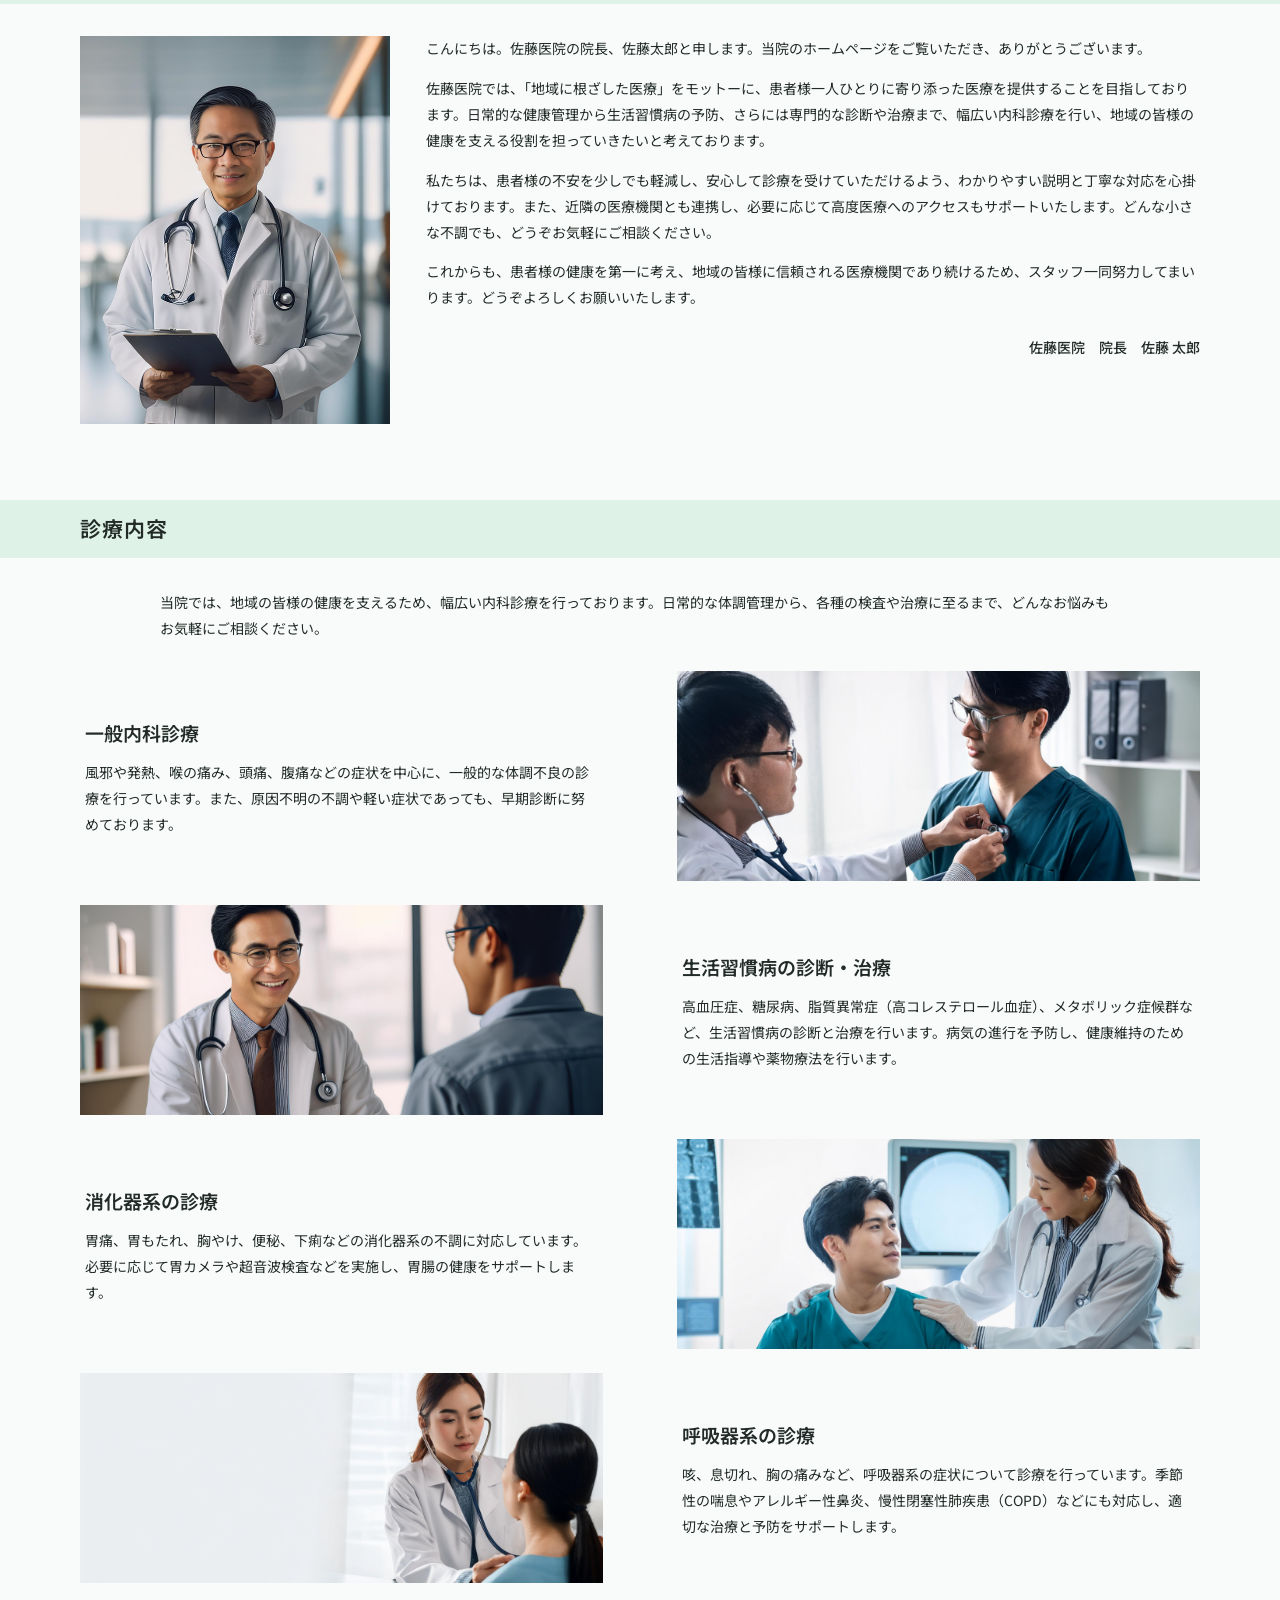
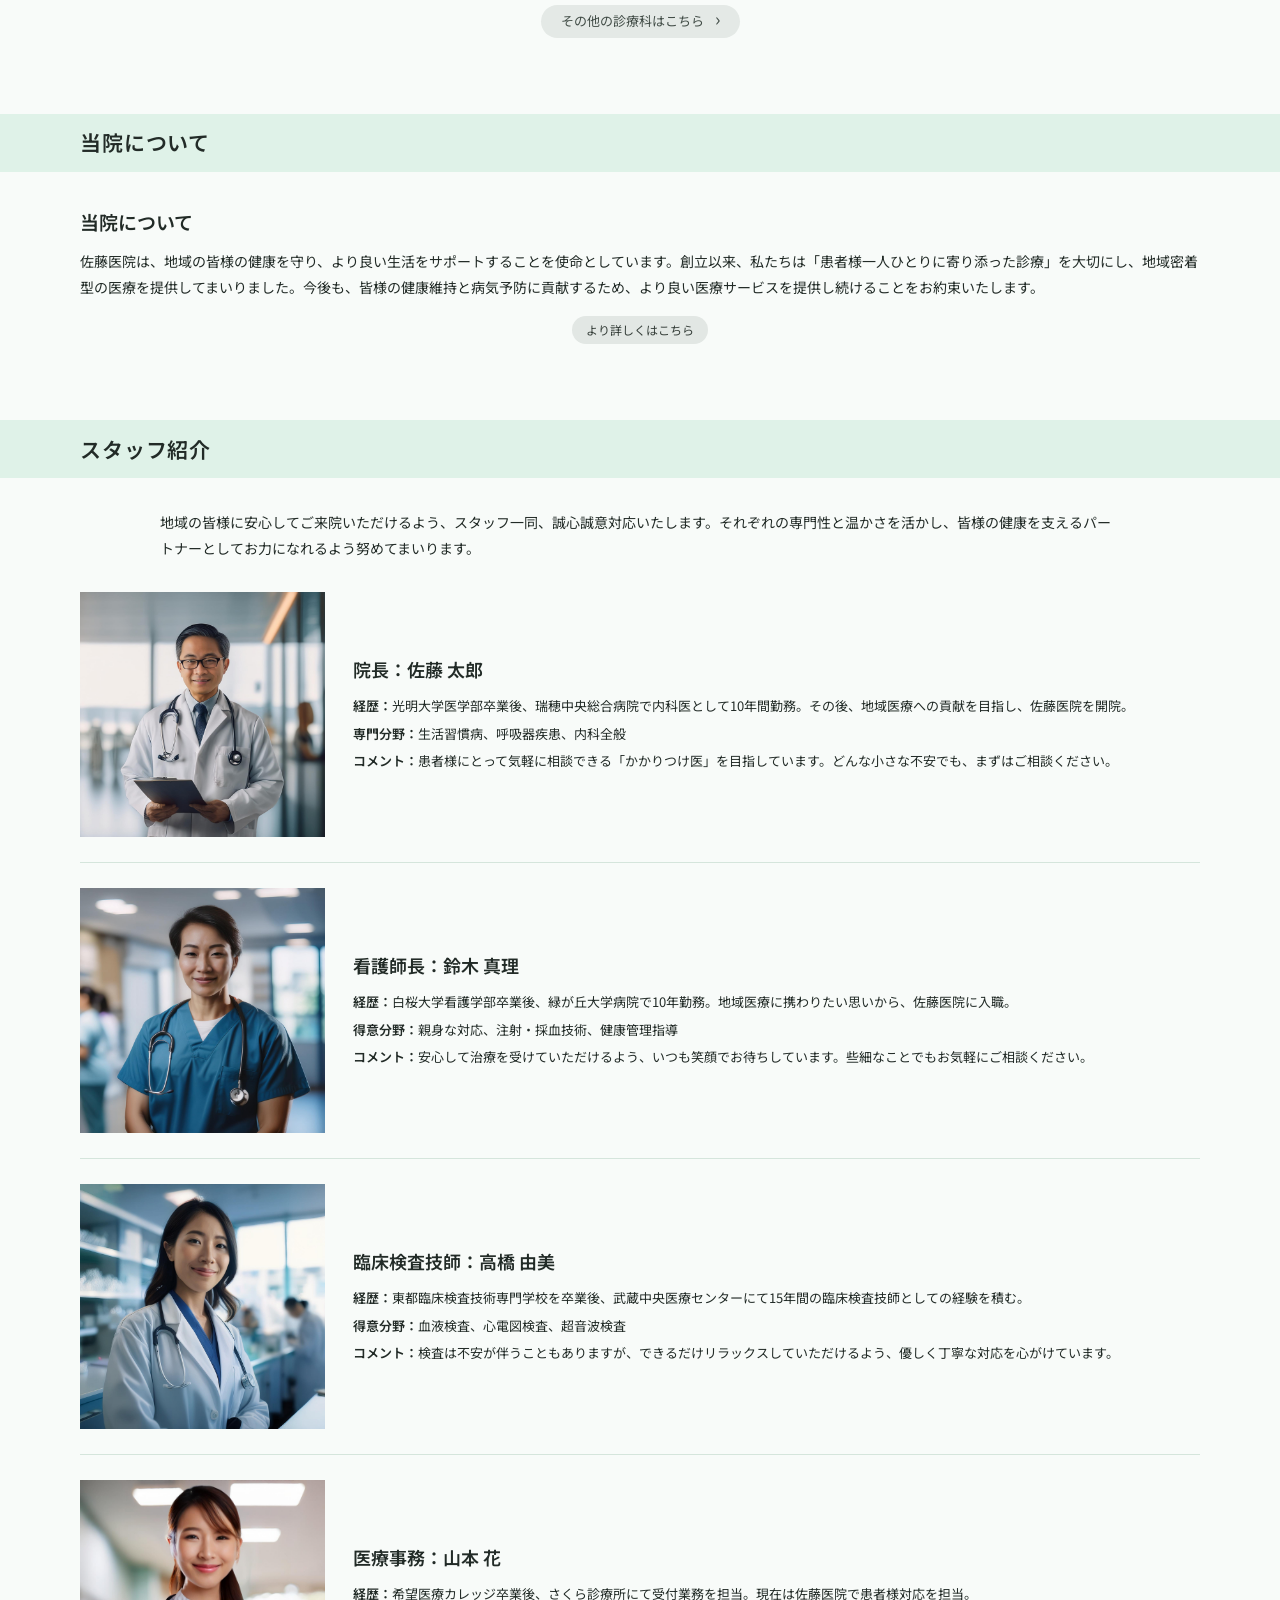
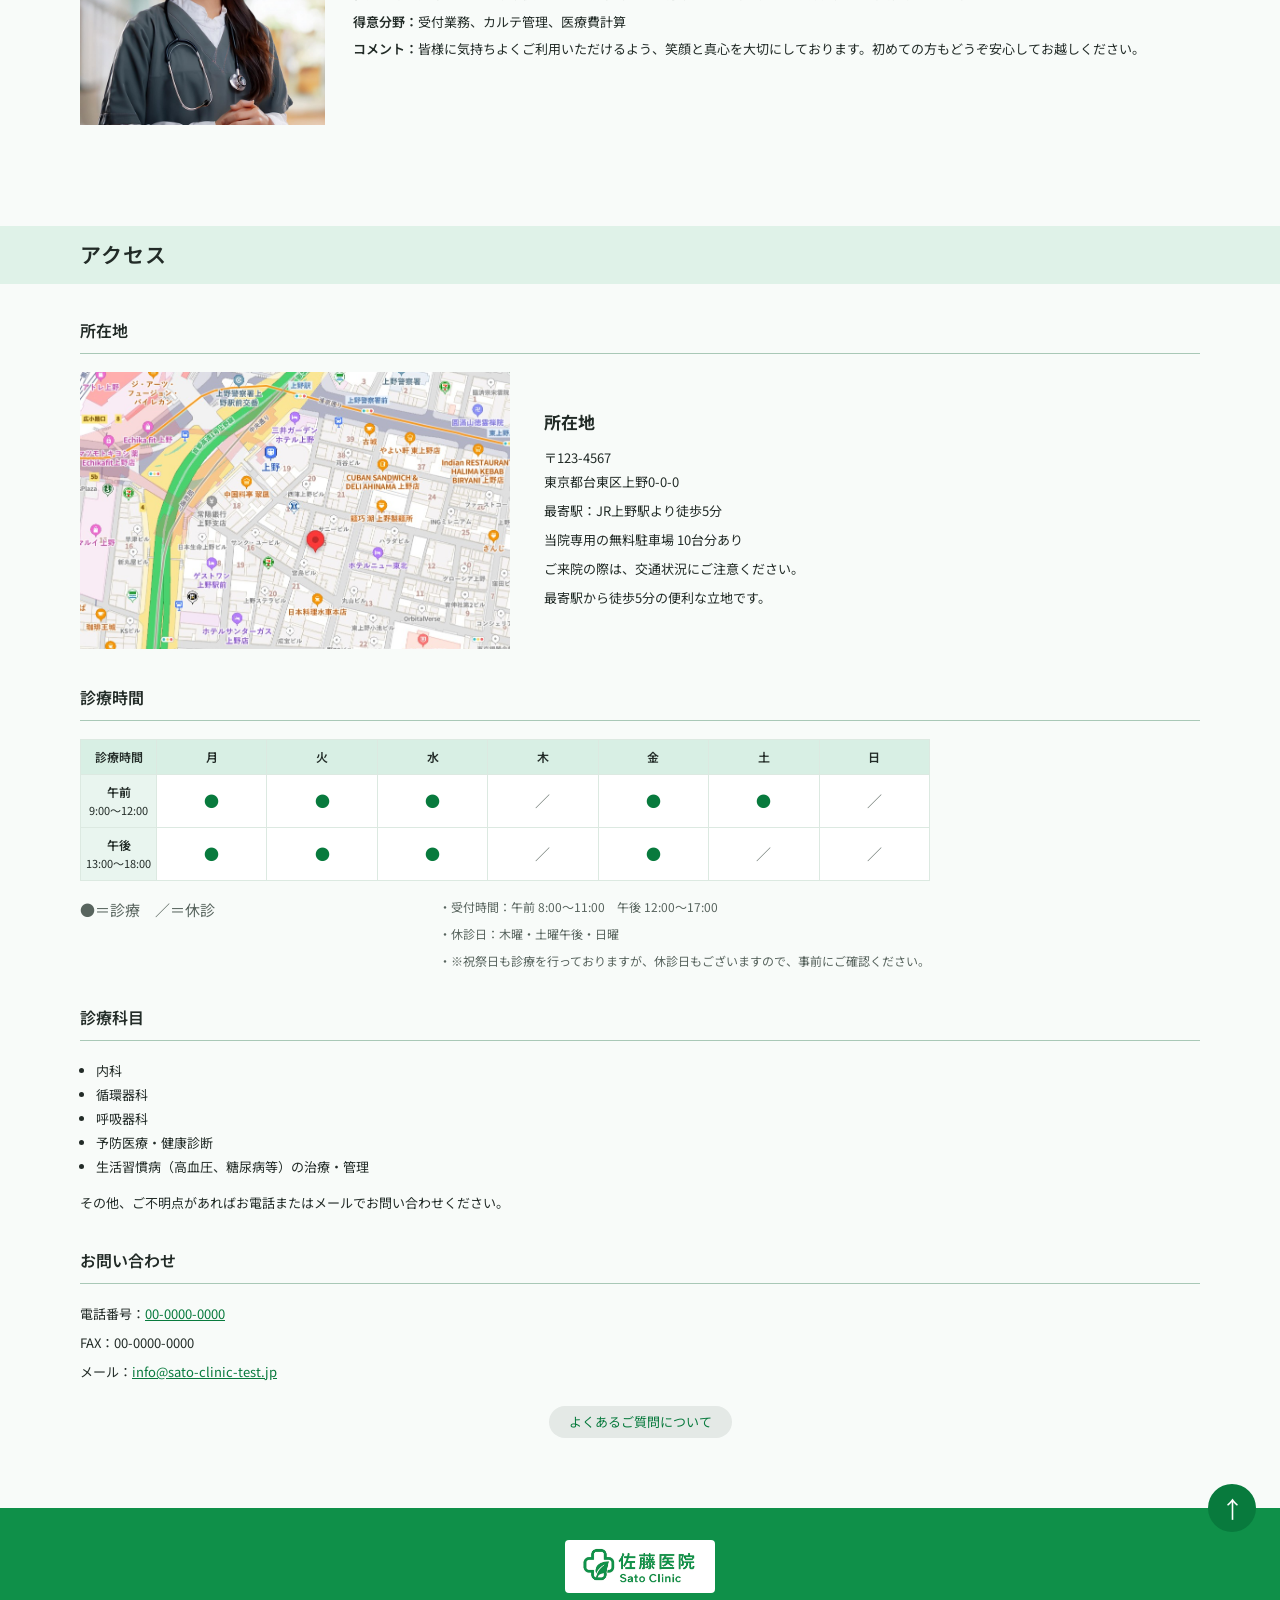
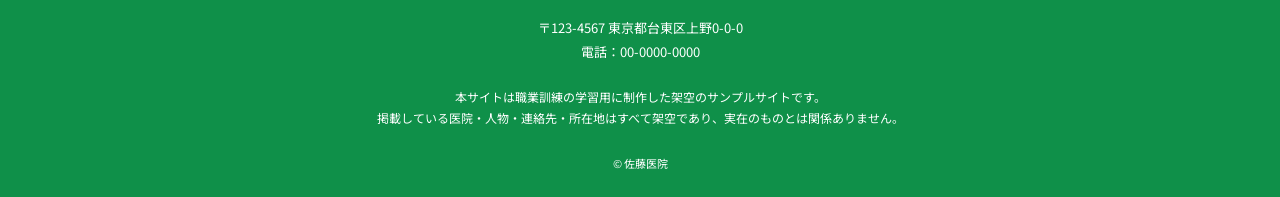
==== commit 26c8856c: "お知らせの日時表示を正しくした。news.htmlも対応" ====
--- a/index.html
+++ b/index.html
@@ -106,25 +106,25 @@
       </div>
       <div class="section-inner">
         <div class="news-list">
-          <article class="news-item"><span class="news-date">お知らせ</span>
+          <article class="news-item"><span class="news-date">2026.00.00</span>
             <div>
               <h3>インフルエンザ予防接種について</h3>
               <p>今年もインフルエンザの予防接種を開始いたしました。予約制となっておりますので、お電話または受付にてご予約をお願いいたします。例年、予約が集中しやすいため、早めのご予約をおすすめいたします。</p>
             </div><a class="small-button" href="./news.html#news-1">詳細はこちら</a>
           </article>
-          <article class="news-item"><span class="news-date">お知らせ</span>
+          <article class="news-item"><span class="news-date">2026.00.00</span>
             <div>
               <h3>年末年始の休診について</h3>
               <p>年末年始の休診日は、12月29日（金）〜1月4日（木）となります。年始は1月5日（金）より通常診療を再開いたします。皆様にはご不便をおかけしますが、何卒ご了承くださいますようお願いいたします。</p>
             </div><a class="small-button" href="./news.html#news-2">詳細はこちら</a>
           </article>
-          <article class="news-item"><span class="news-date">お知らせ</span>
+          <article class="news-item"><span class="news-date">2026.00.00</span>
             <div>
               <h3>健康診断のご案内</h3>
               <p>今年も健康診断を実施しております。定期的な健康チェックは、病気の早期発見・予防にとても重要です。各種健康診断メニューをご用意しておりますので、ご希望の方はお電話にてお申し込みください。</p>
             </div><a class="small-button" href="./news.html#news-3">詳細はこちら</a>
           </article>
-          <article class="news-item"><span class="news-date">お知らせ</span>
+          <article class="news-item"><span class="news-date">2026.00.00</span>
             <div>
               <h3>新型コロナウイルス対策について</h3>
               <p>
@@ -132,7 +132,7 @@
               </p>
             </div><a class="small-button" href="./news.html#news-4">詳細はこちら</a>
           </article>
-          <article class="news-item"><span class="news-date">お知らせ</span>
+          <article class="news-item"><span class="news-date">2026.00.00</span>
             <div>
               <h3>オンライン診療の導入について</h3>
               <p>2024年より、オンライン診療を一部導入いたしました。通院が難しい方や、遠方にお住まいの方にご利用いただけます。ご希望の方は、当院スタッフまでお問い合わせください。</p>
--- a/assets/css/style.css
+++ b/assets/css/style.css
@@ -67,6 +67,7 @@
 .news-item p { display: none; margin: 8px 0 0; color: var(--muted); font-size: 13px; }
 .news-archive { display: grid; border-top: 1px solid var(--line); }
 .news-archive article { padding: 22px 10px; border-bottom: 1px solid var(--line); }
+.news-archive .news-date { margin-bottom: 6px; }
 .news-archive h3 { margin: 0 0 8px; font-size: 17px; font-weight: 600; }
 .news-archive p { margin: 0; color: var(--muted); font-size: 14px; }
 .about-page-content { display: grid; gap: 30px; }
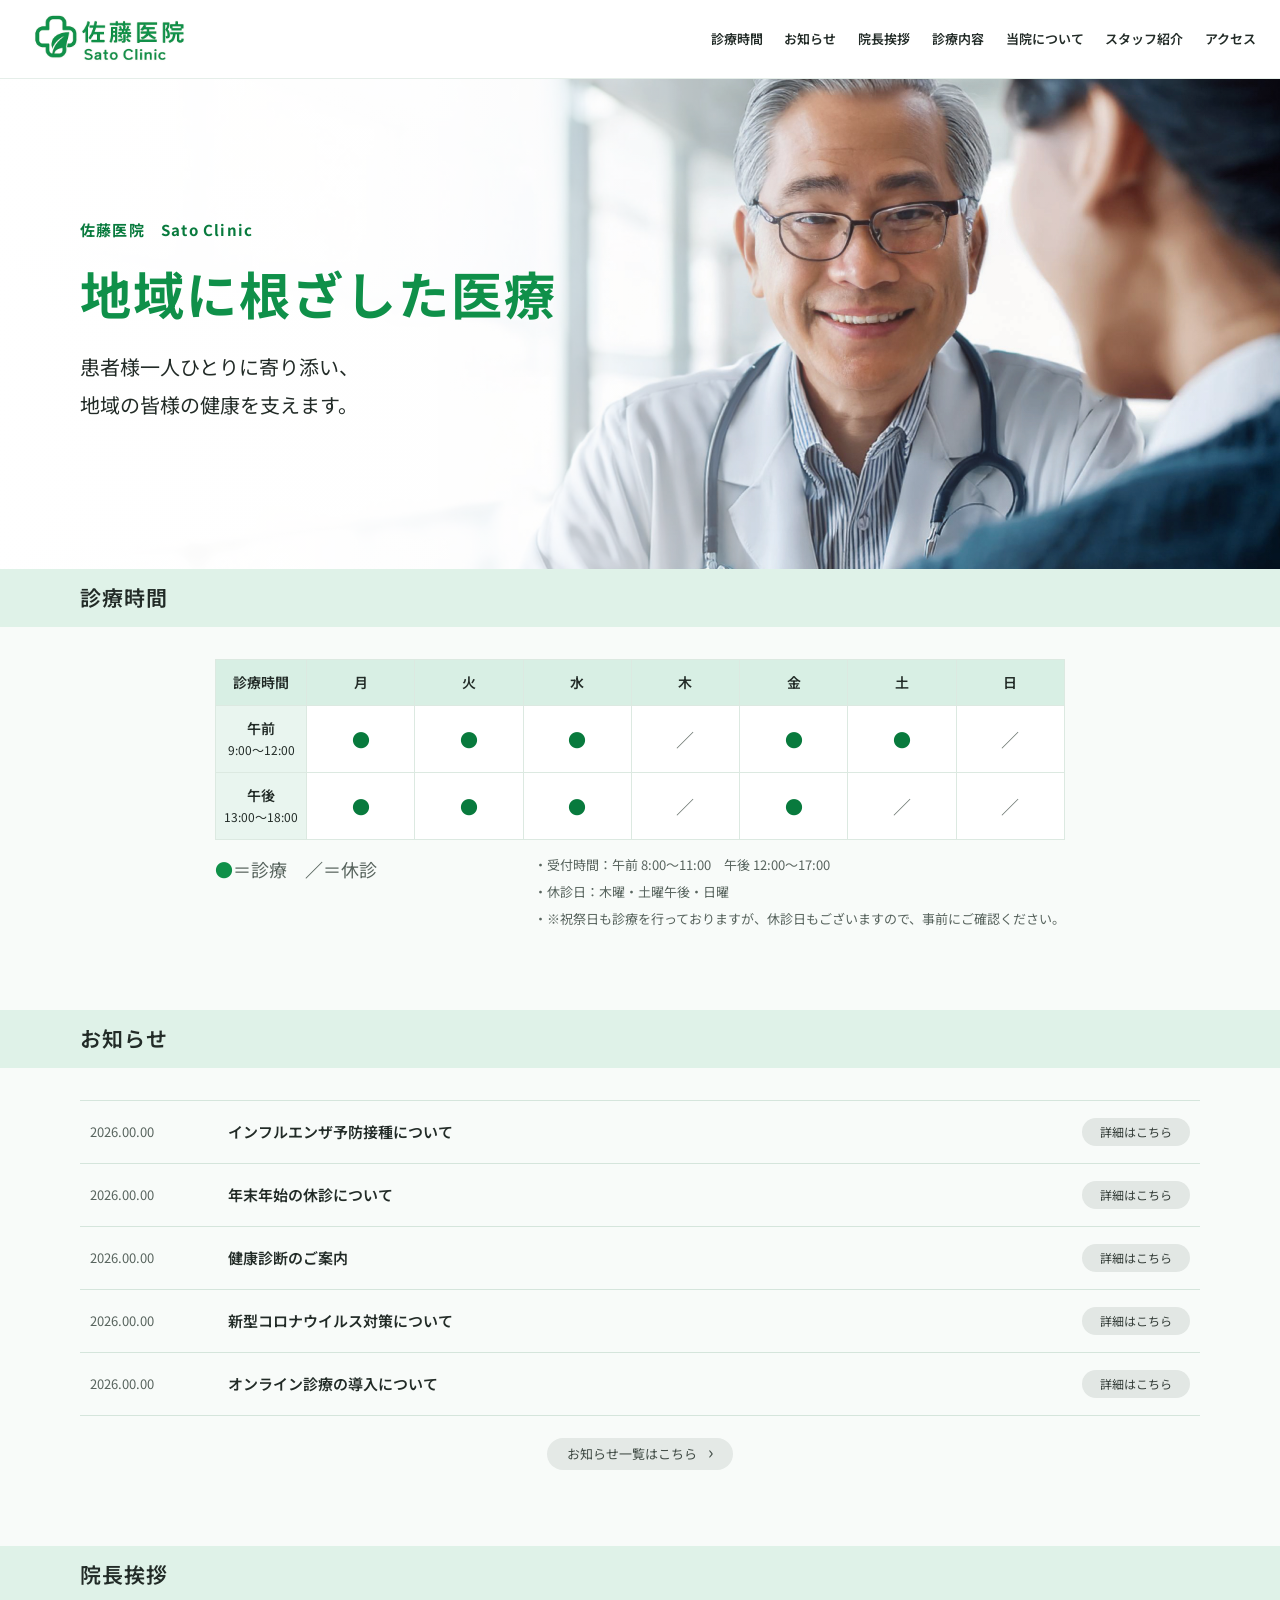
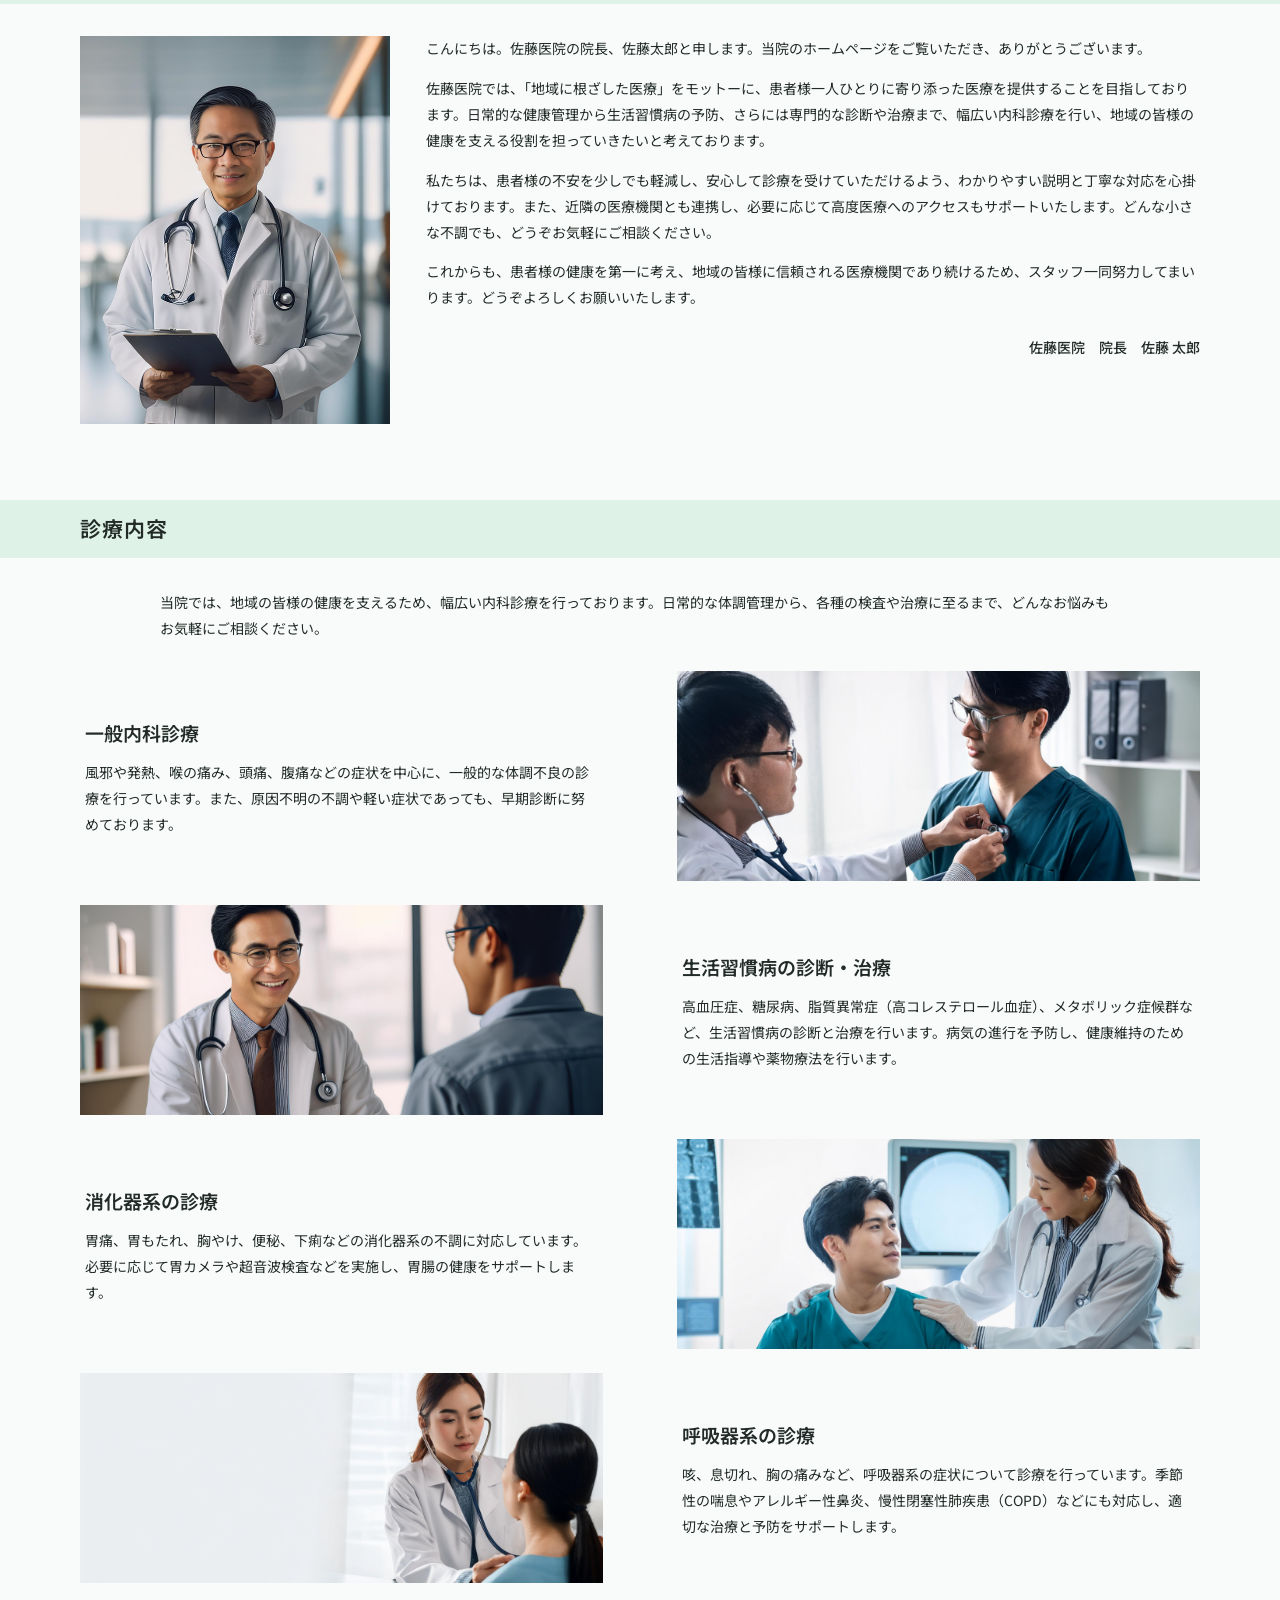
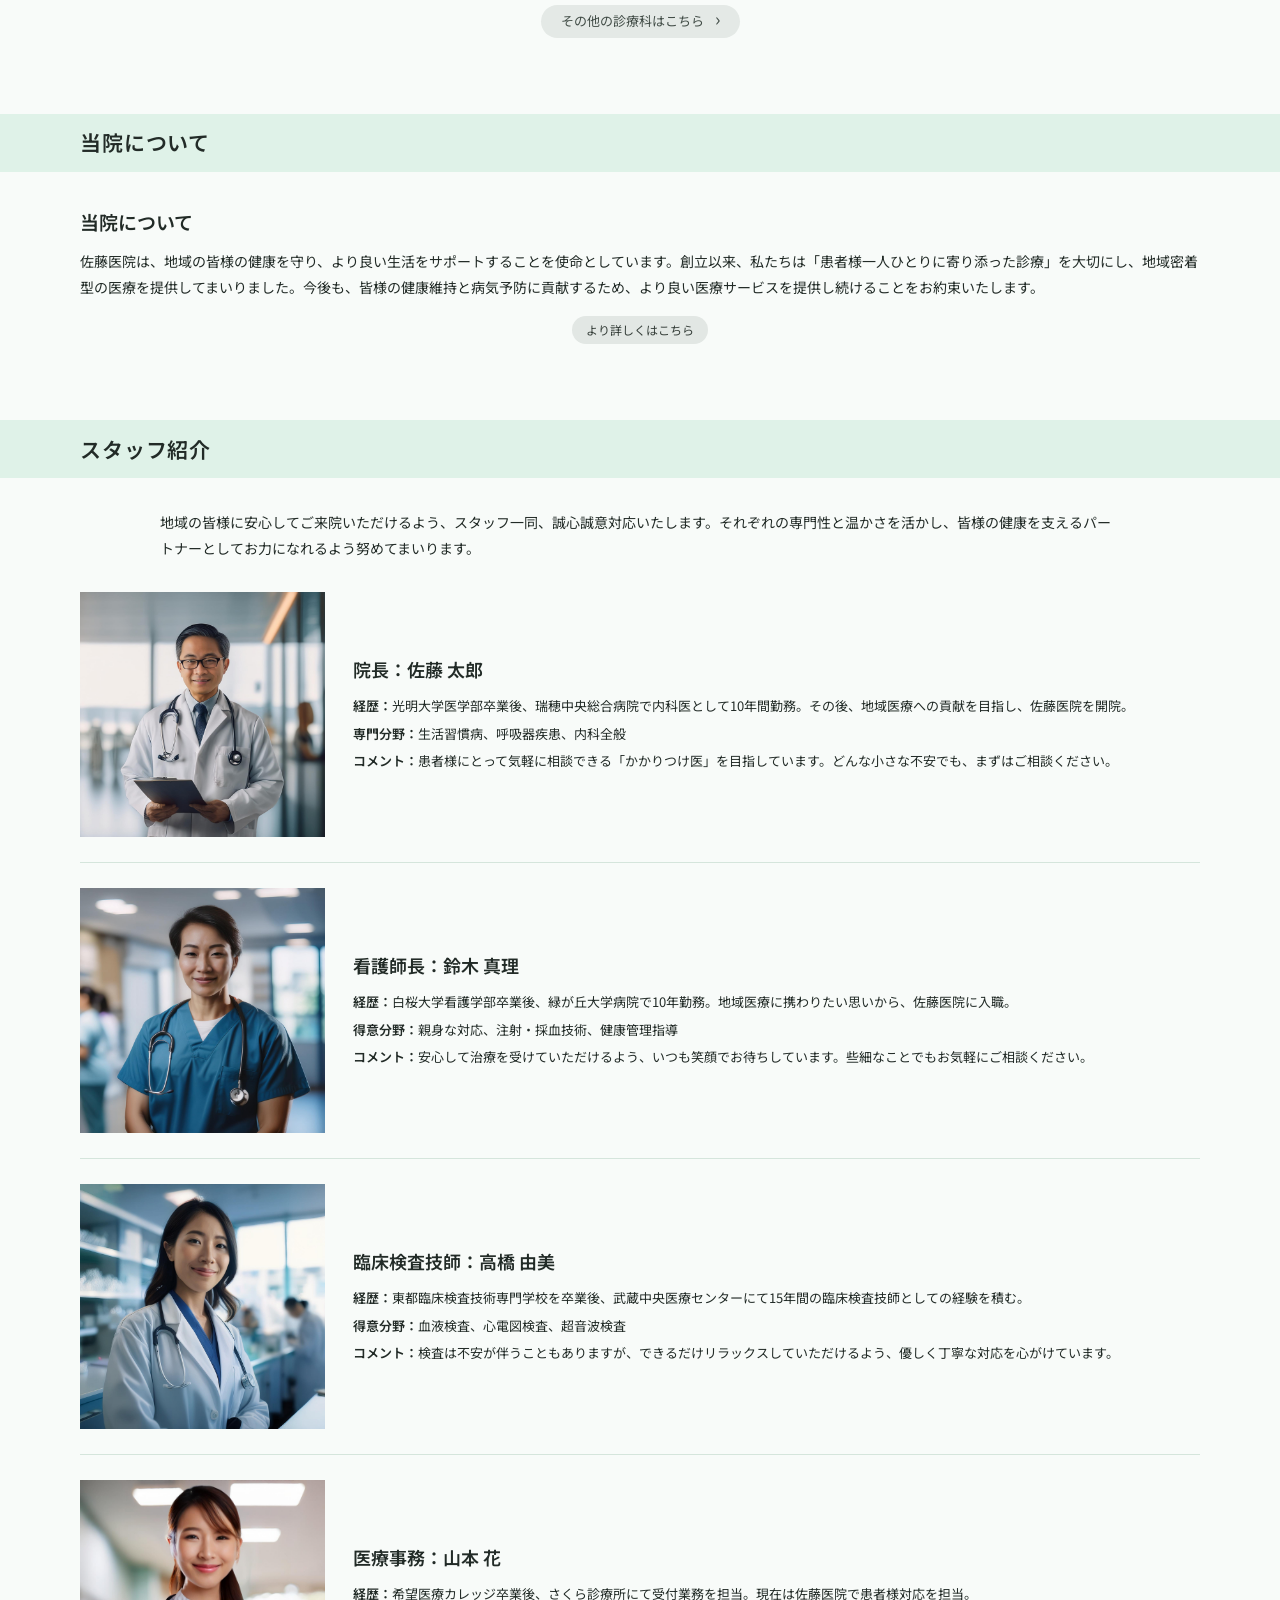
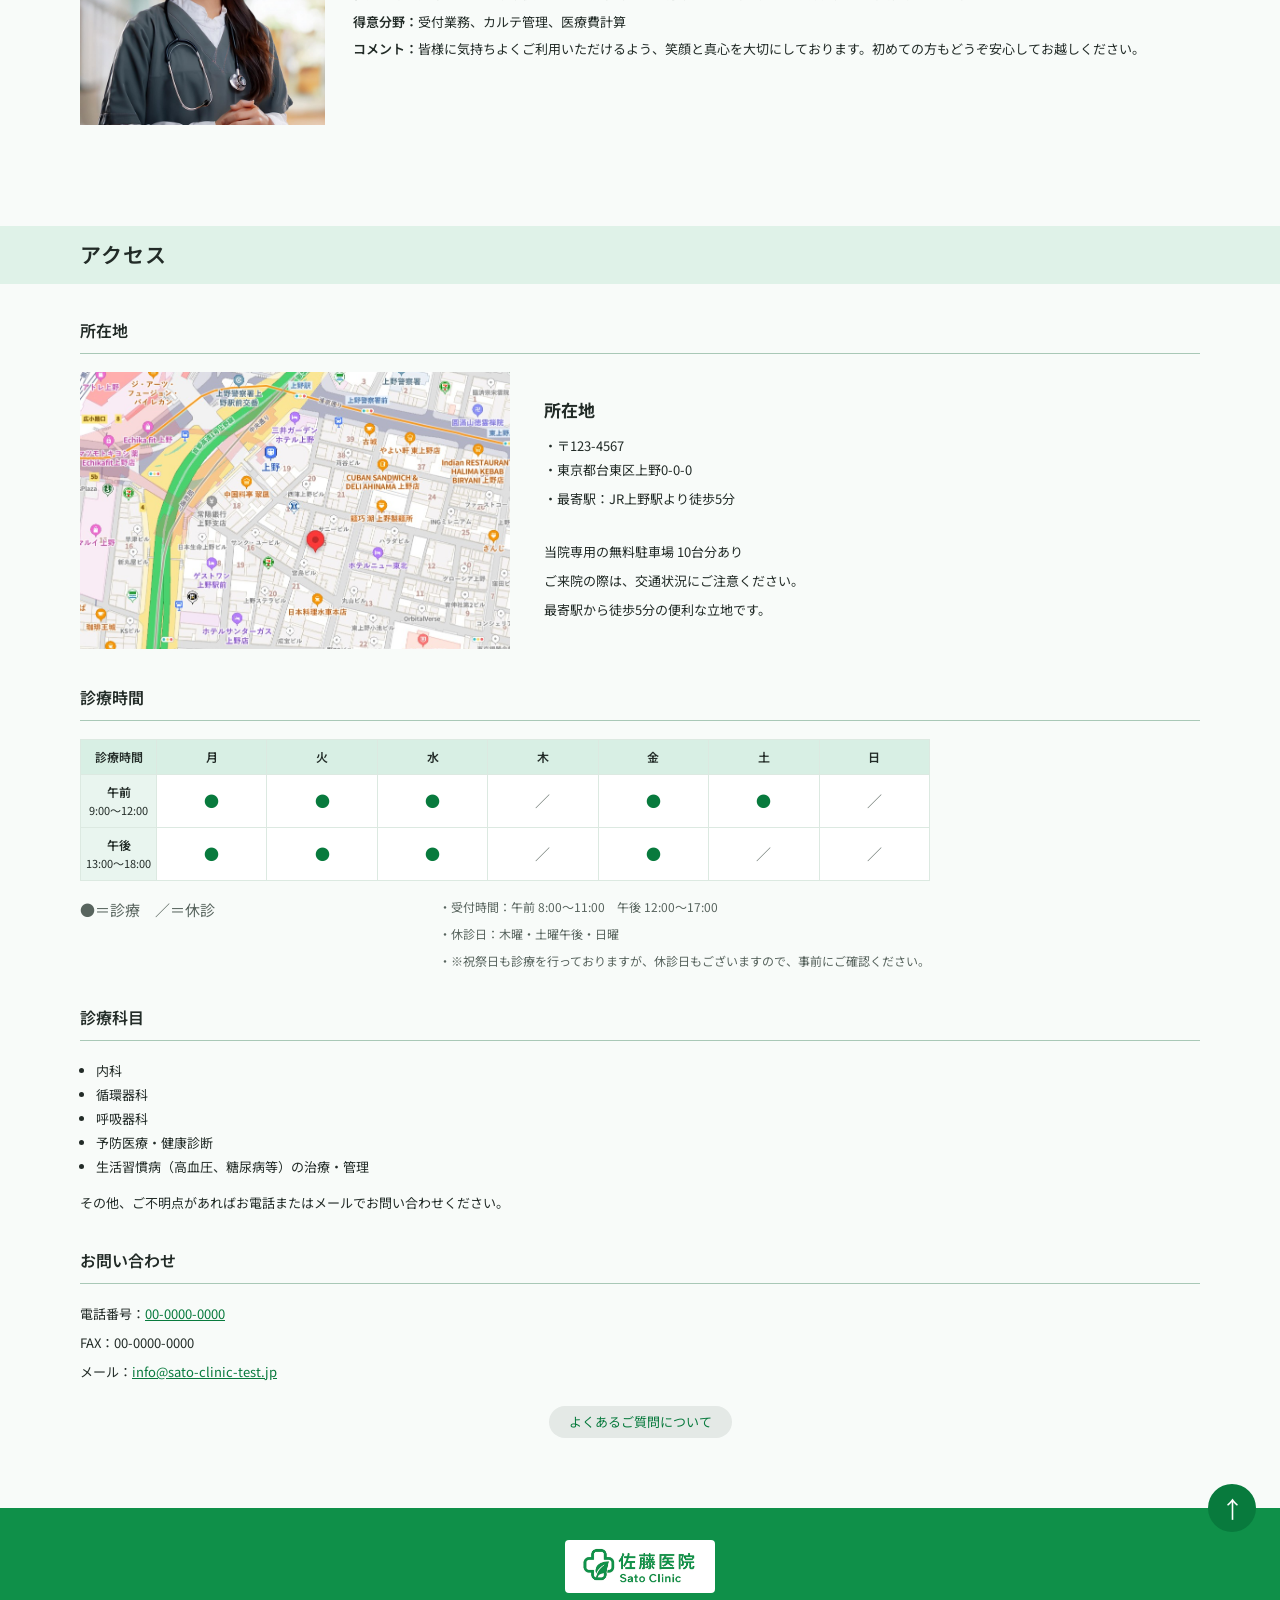
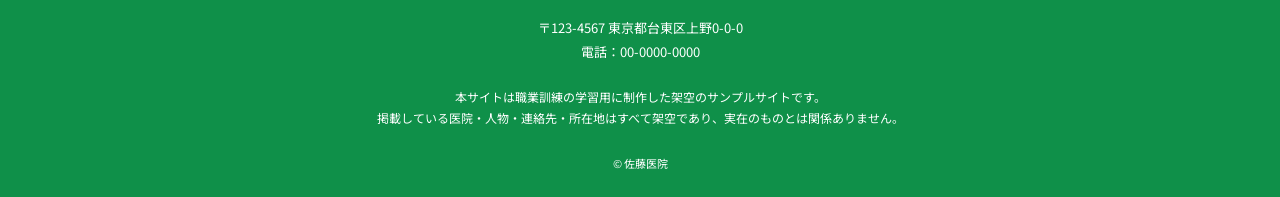
==== commit b1b5b90c: "デザイン時の指摘事項を反映。 テキスト、改行" ====
--- a/index.html
+++ b/index.html
@@ -274,9 +274,9 @@
           <img class="map-image" src="./assets/images/map.jpg" alt="佐藤医院周辺の地図">
           <div>
             <h4>所在地</h4>
-            <p>〒123-4567<br>東京都台東区上野0-0-0</p>
-            <p>最寄駅：JR上野駅より徒歩5分</p>
-            <p>当院専用の無料駐車場 10台分あり</p>
+            <p>・〒123-4567<br>・東京都台東区上野0-0-0</p>
+            <p>・最寄駅：JR上野駅より徒歩5分</p>
+            <p><br>当院専用の無料駐車場 10台分あり</p>
             <p>ご来院の際は、交通状況にご注意ください。</p>
             <p>最寄駅から徒歩5分の便利な立地です。</p>
           </div>
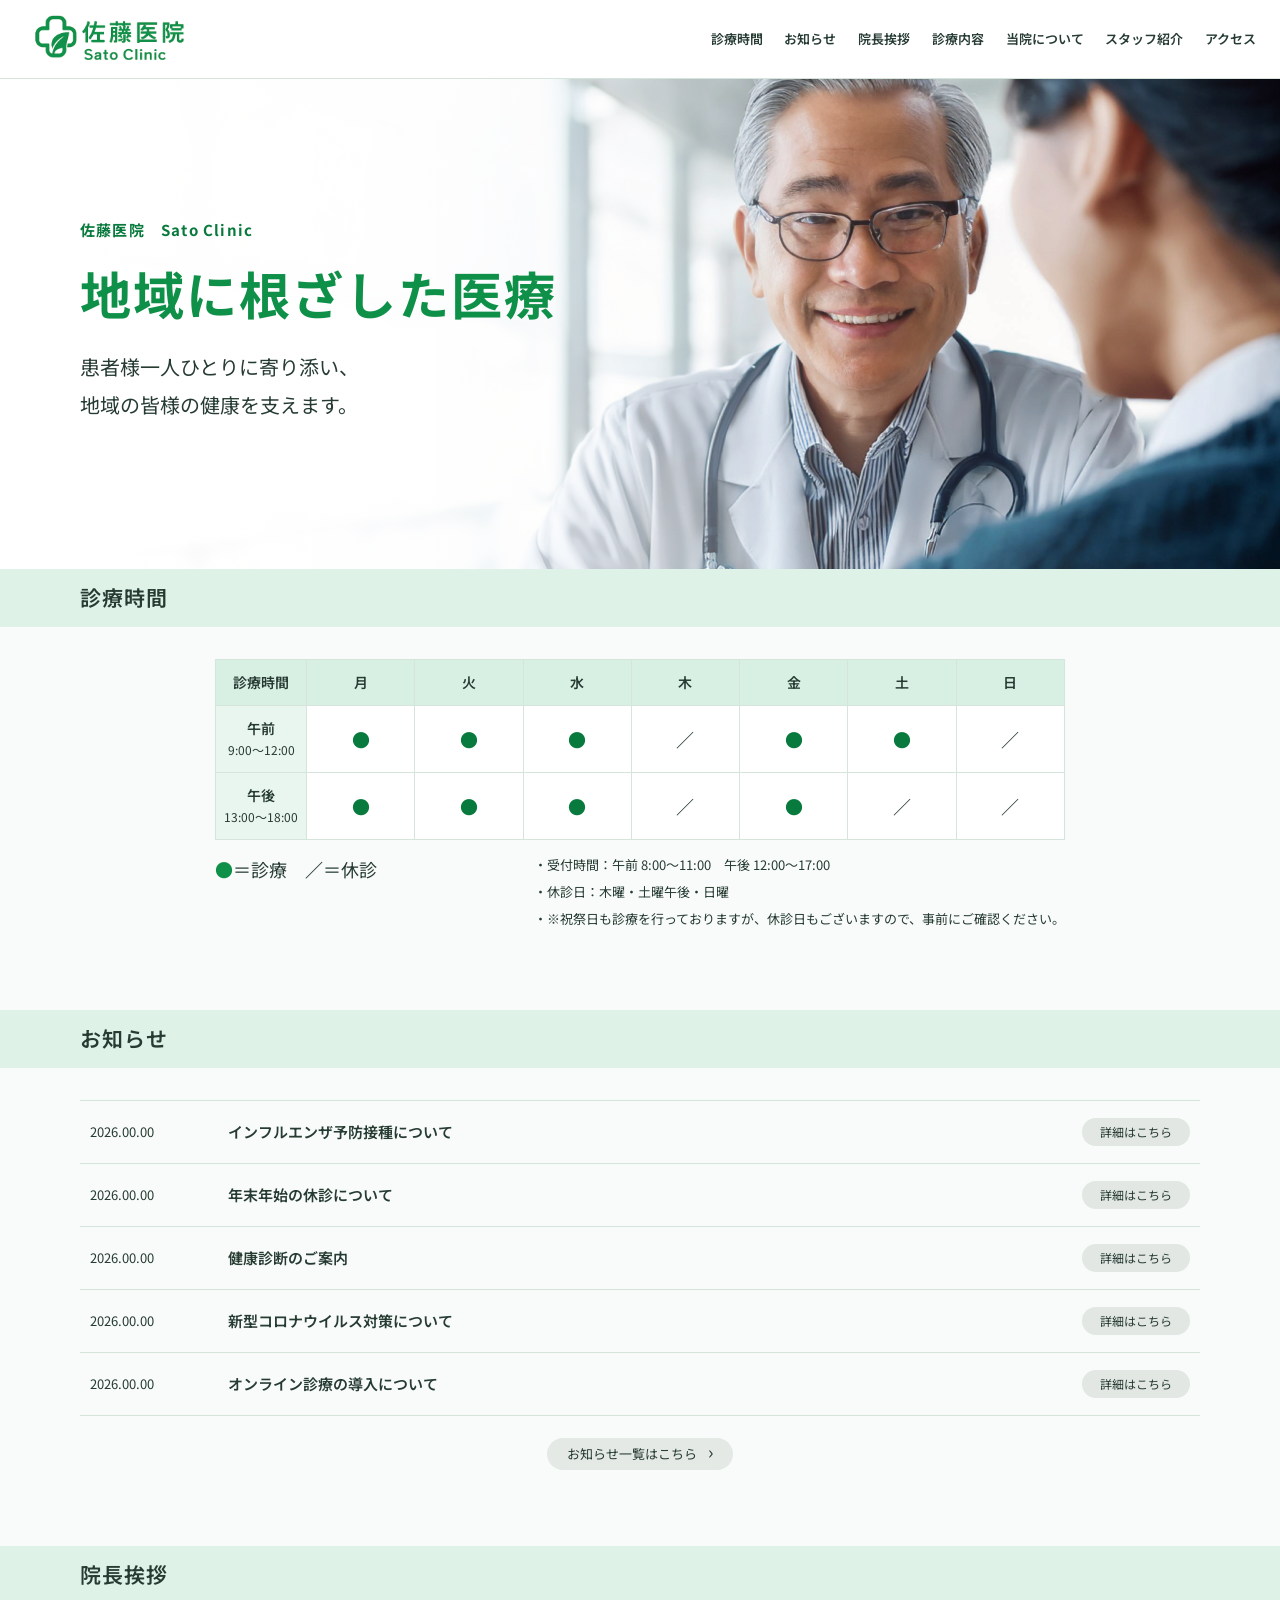
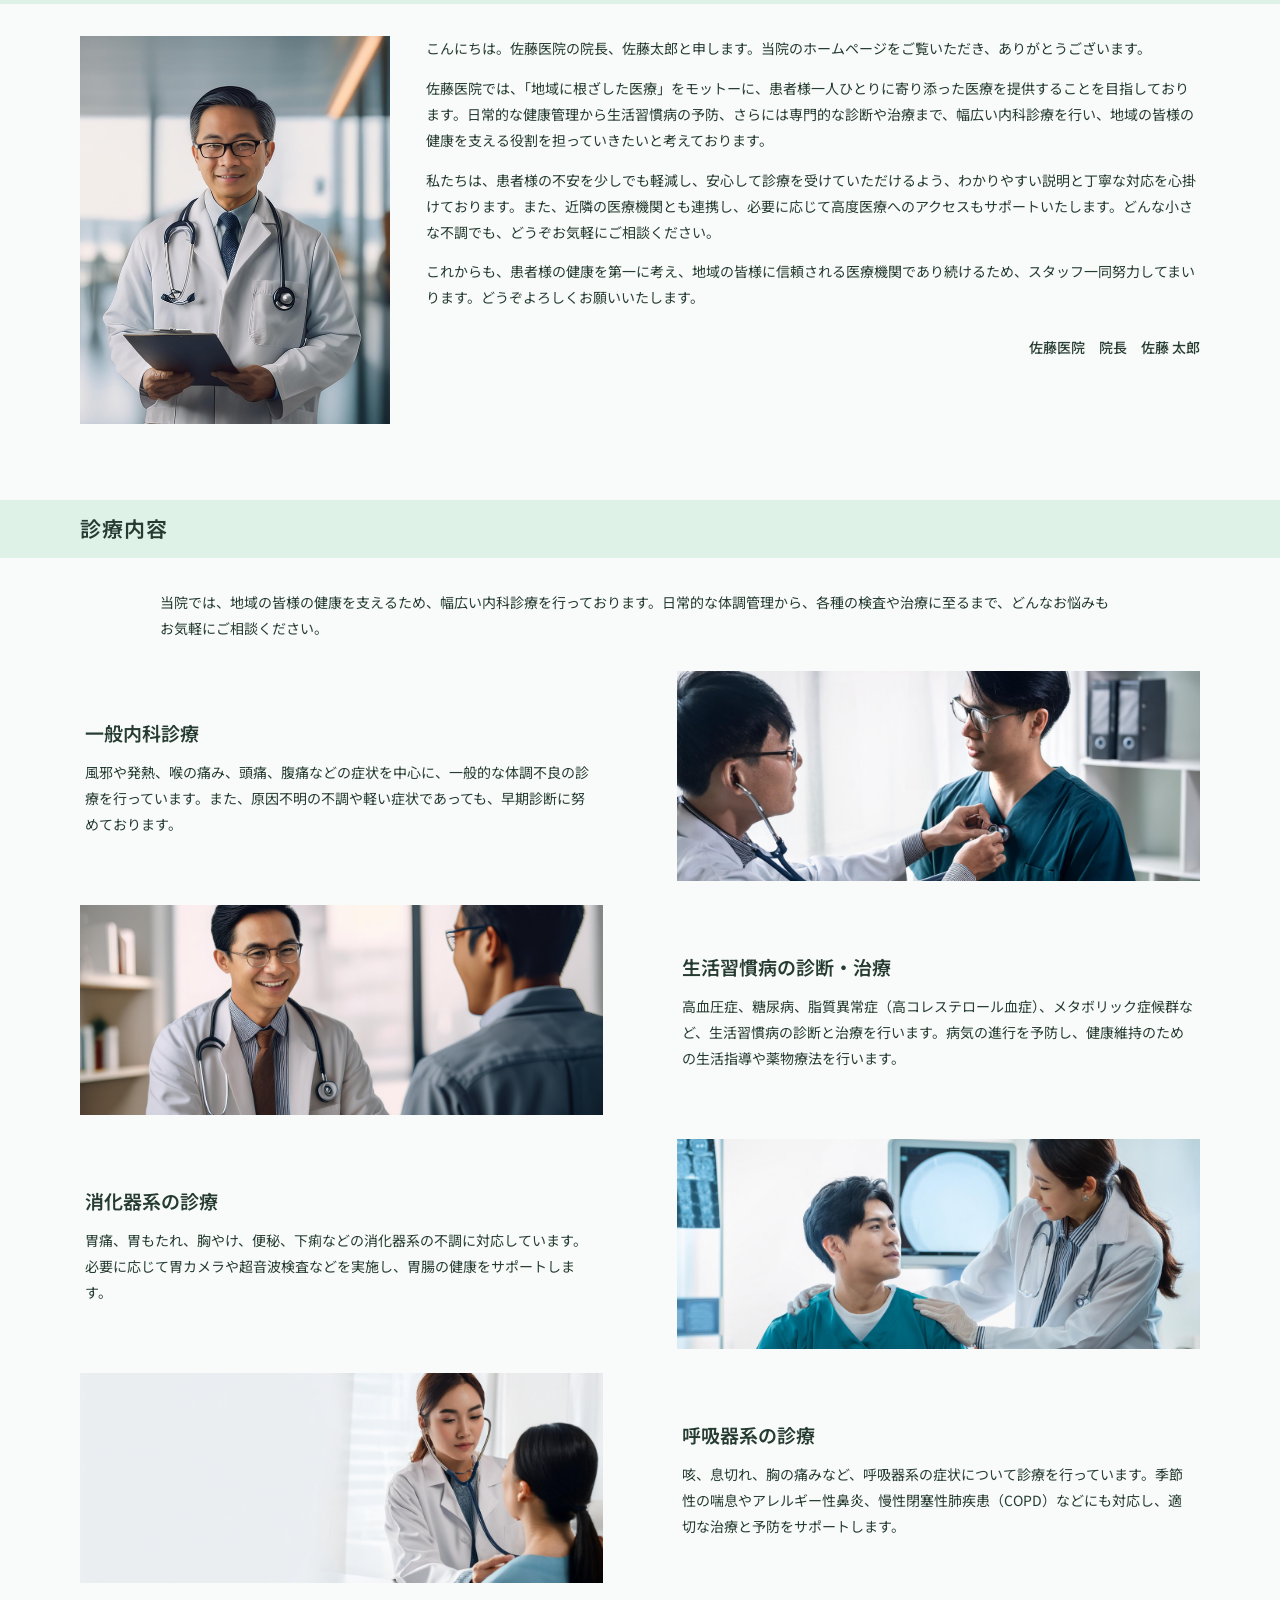
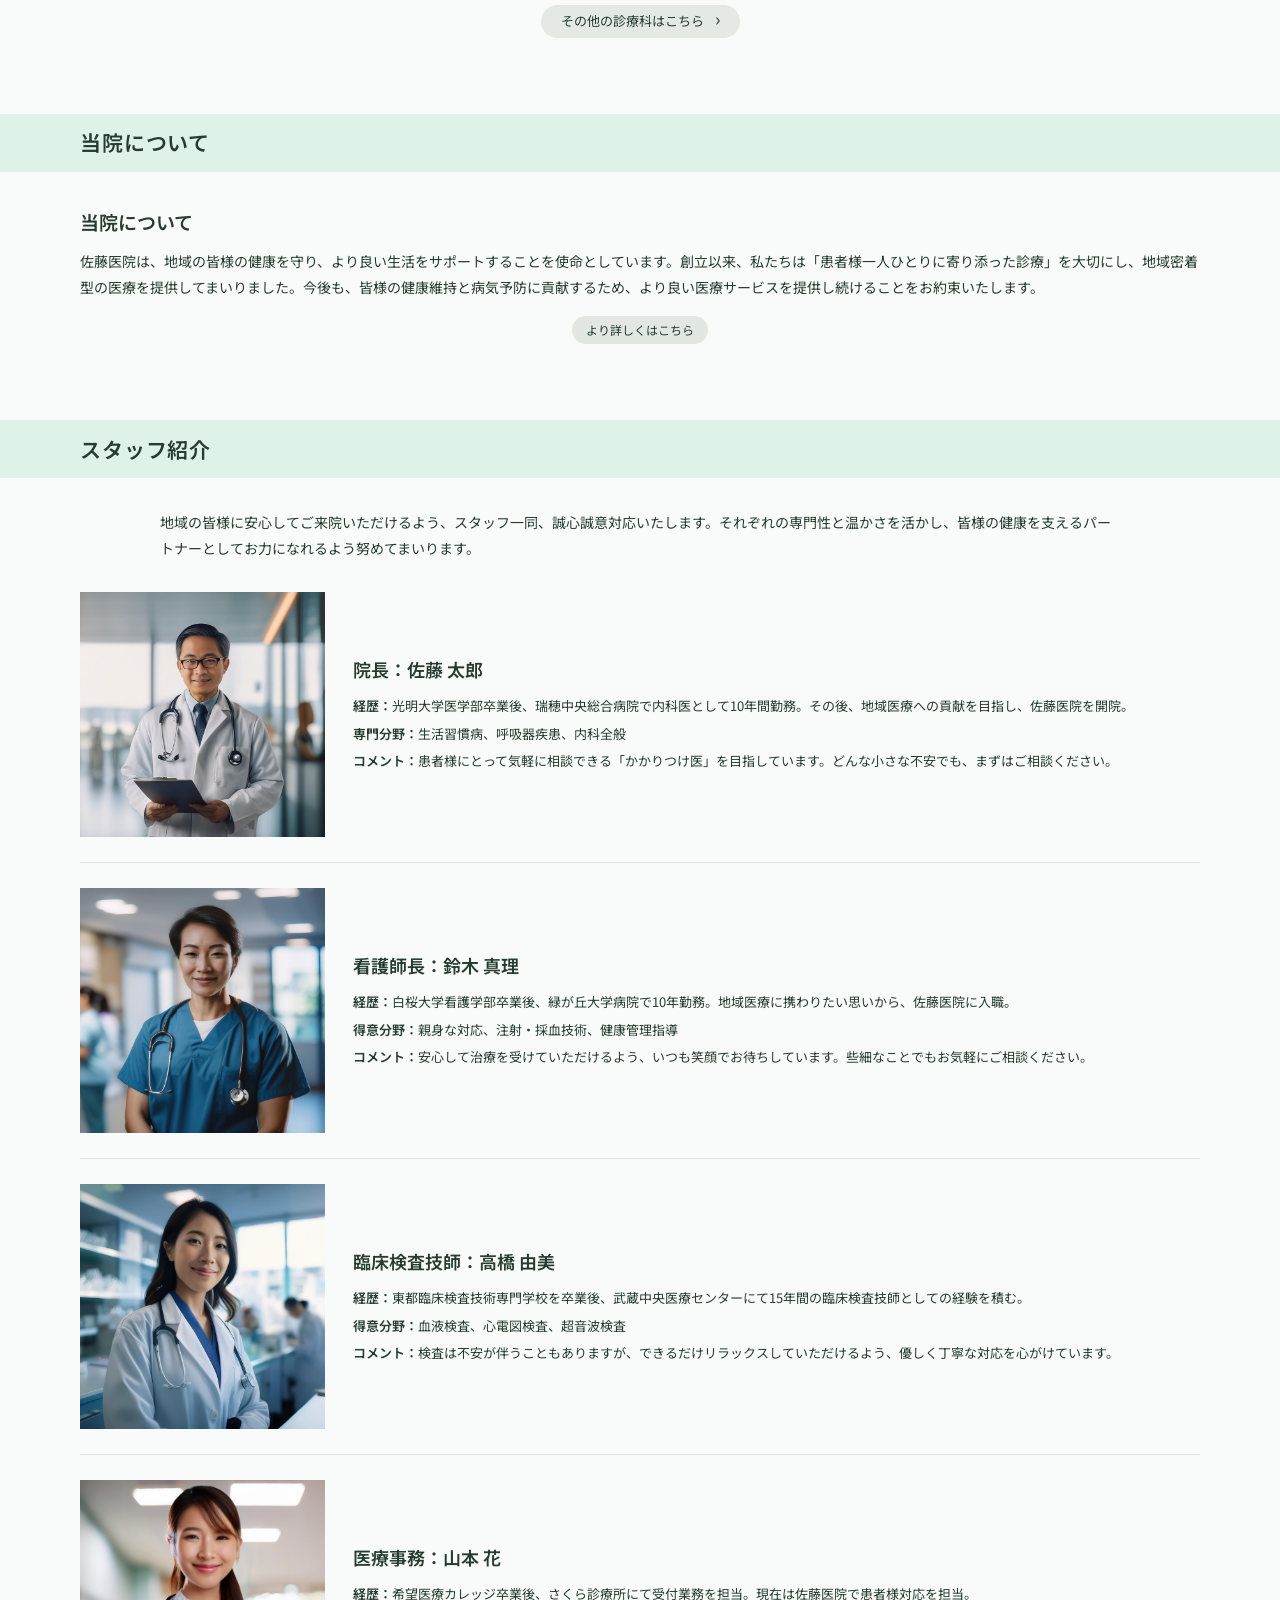
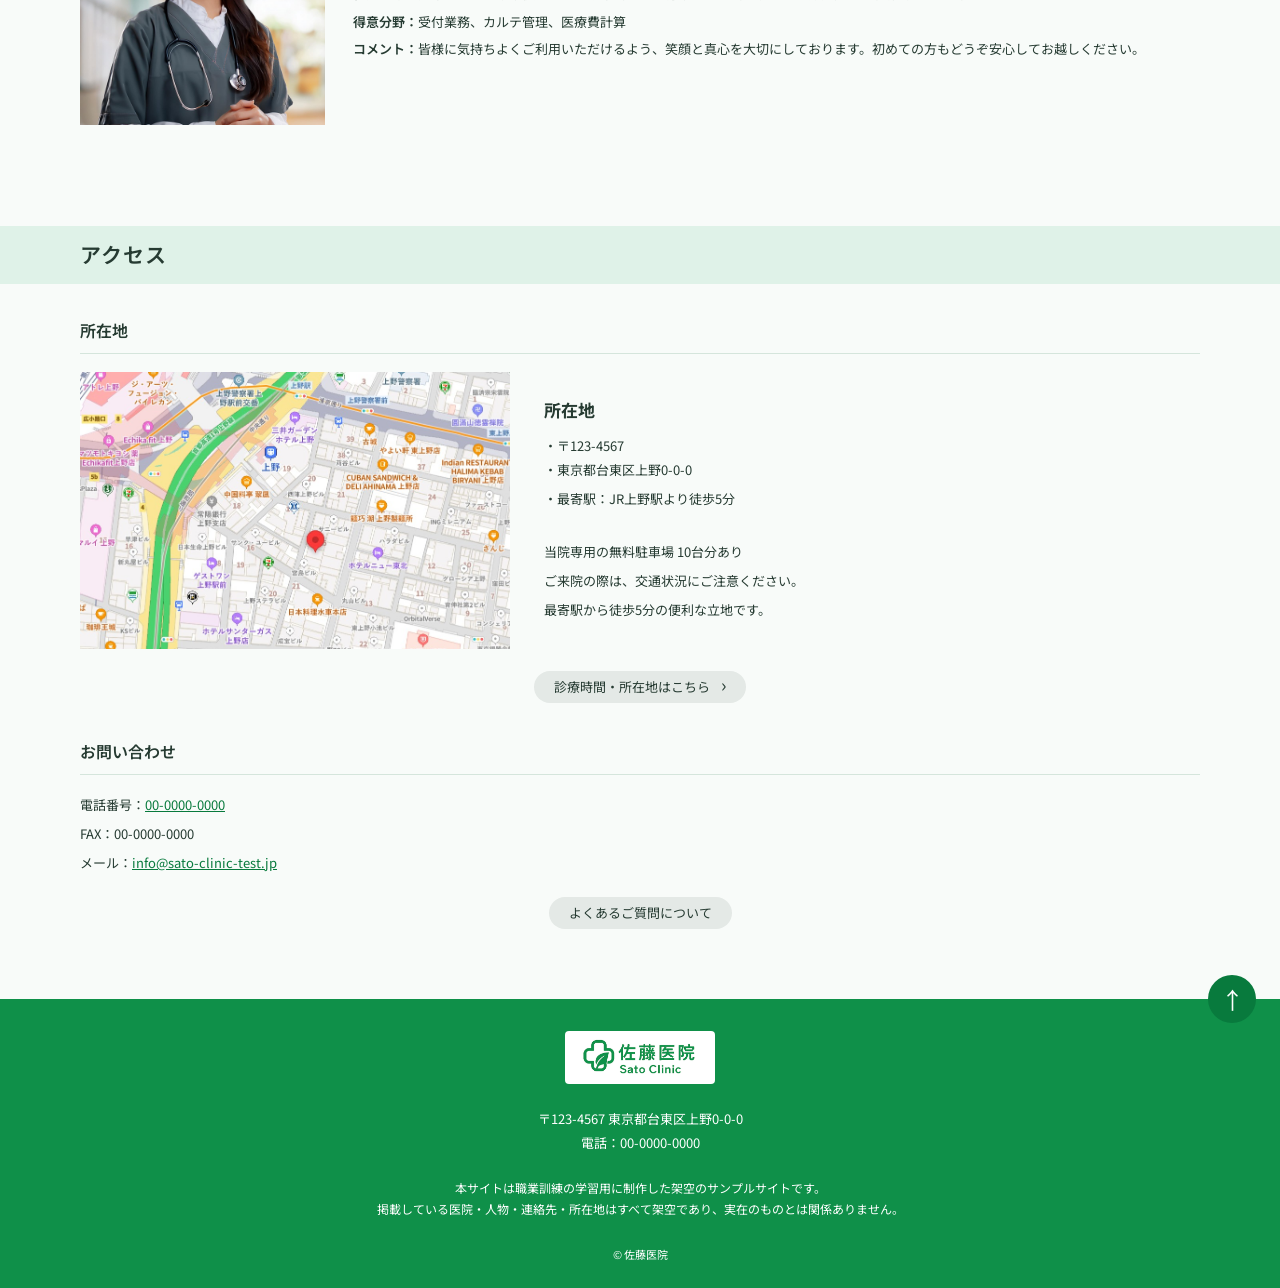
==== commit 67882516: "アクセスのページを独立" ====
--- a/index.html
+++ b/index.html
@@ -281,67 +281,8 @@
             <p>最寄駅から徒歩5分の便利な立地です。</p>
           </div>
         </div>
+        <a class="more-link" href="./access.html">診療時間・所在地はこちら <span aria-hidden="true">›</span></a>
         <div class="access-detail-grid">
-          <div>
-            <h3 class="subheading">診療時間</h3>
-            <div class="table-wrap">
-              <table class="hours-table compact">
-                <thead>
-                  <tr>
-                    <th scope="col">診療時間</th>
-                    <th scope="col">月</th>
-                    <th scope="col">火</th>
-                    <th scope="col">水</th>
-                    <th scope="col">木</th>
-                    <th scope="col">金</th>
-                    <th scope="col">土</th>
-                    <th scope="col">日</th>
-                  </tr>
-                </thead>
-                <tbody>
-                  <tr>
-                    <th scope="row">午前<br><span>9:00〜12:00</span></th>
-                    <td>●</td>
-                    <td>●</td>
-                    <td>●</td>
-                    <td class="closed">／</td>
-                    <td>●</td>
-                    <td>●</td>
-                    <td class="closed">／</td>
-                  </tr>
-                  <tr>
-                    <th scope="row">午後<br><span>13:00〜18:00</span></th>
-                    <td>●</td>
-                    <td>●</td>
-                    <td>●</td>
-                    <td class="closed">／</td>
-                    <td>●</td>
-                    <td class="closed">／</td>
-                    <td class="closed">／</td>
-                  </tr>
-                </tbody>
-              </table>
-            </div>
-            <div class="hours-note table-caption">
-              <p>●＝診療　／＝休診</p>
-              <div class="hours-notices">
-                <p>・受付時間：午前 8:00～11:00　午後 12:00～17:00</p>
-                <p>・休診日：木曜・土曜午後・日曜</p>
-                <p>・※祝祭日も診療を行っておりますが、休診日もございますので、事前にご確認ください。</p>
-              </div>
-            </div>
-          </div>
-          <div>
-            <h3 class="subheading">診療科目</h3>
-            <ul class="plain-list">
-              <li>内科</li>
-              <li>循環器科</li>
-              <li>呼吸器科</li>
-              <li>予防医療・健康診断</li>
-              <li>生活習慣病（高血圧、糖尿病等）の治療・管理</li>
-            </ul>
-            <p>その他、ご不明点があればお電話またはメールでお問い合わせください。</p>
-          </div>
           <div class="contact-block">
             <h3 class="subheading">お問い合わせ</h3>
             <p>電話番号：<a href="tel:0000000000">00-0000-0000</a></p>
--- a/assets/css/style.css
+++ b/assets/css/style.css
@@ -4,8 +4,8 @@
   --green-dark: #087a3d;
   --mint: #dff2e8;
   --mint-soft: #f3faf6;
-  --ink: #222b27;
-  --muted: #58645e;
+  --ink: #263b32;
+  --muted: var(--ink);
   --line: #d5e5dc;
   --white: #fff;
   --content: 1120px;
@@ -25,7 +25,7 @@
 a { color: inherit; }
 .skip-link { position: absolute; z-index: 1000; top: -60px; left: 12px; padding: 8px 14px; background: var(--white); color: var(--green-dark); }
 .skip-link:focus { top: 12px; }
-.site-header { position: sticky; top: 0; z-index: 100; background: rgba(255,255,255,.97); border-bottom: 1px solid #e5eee9; }
+.site-header { position: sticky; top: 0; z-index: 100; background: rgba(255,255,255,.97); border-bottom: 1px solid var(--line); }
 .header-inner { width: min(calc(100% - 48px), 1240px); min-height: 78px; margin: 0 auto; display: flex; align-items: center; justify-content: space-between; gap: 24px; }
 .brand { flex: 0 0 174px; }
 .brand img { width: 174px; height: auto; }
@@ -47,12 +47,12 @@
 .hours-layout { max-width: 850px; }
 .table-wrap { width: 100%; overflow-x: auto; }
 .hours-table { width: 100%; min-width: 620px; border-collapse: collapse; background: var(--white); text-align: center; font-size: 14px; line-height: 1.5; }
-.hours-table th, .hours-table td { padding: 12px 8px; border: 1px solid #dce9e1; }
+.hours-table th, .hours-table td { padding: 12px 8px; border: 1px solid var(--line); }
 .hours-table thead th { background: #d8efe4; font-weight: 600; }
 .hours-table tbody th { background: #e9f5ef; width: 79px; min-width: 79px; font-weight: 600; }
 .hours-table tbody th span { font-size: 12px; font-weight: 400; white-space: nowrap; }
 .hours-table td { font-size: 18px; color: var(--green-dark); }
-.hours-table td.closed { color: #6c7771; }
+.hours-table td.closed { color: var(--ink); }
 .hours-note { display: flex; flex-wrap: wrap; align-items: flex-start; gap: 6px 24px; padding-top: 10px; color: var(--muted); font-size: 13px; }
 .hours-note p { margin: 3px 0; }
 .hours-note > p { white-space: nowrap; font-size: 18px; }
@@ -76,7 +76,7 @@
 .about-page-content p:last-child { margin-bottom: 0; }
 .policy-table-wrap { width: 100%; overflow-x: auto; }
 .policy-table { width: 100%; min-width: 600px; border-collapse: collapse; background: var(--white); font-size: 13px; line-height: 1.7; }
-.policy-table th, .policy-table td { padding: 10px 12px; border: 1px solid #dce9e1; text-align: left; }
+.policy-table th, .policy-table td { padding: 10px 12px; border: 1px solid var(--line); text-align: left; }
 .policy-table thead th { background: #d8efe4; font-weight: 600; }
 .policy-table th:first-child, .policy-table td:first-child { width: 48px; text-align: center; }
 .faq-content { display: grid; gap: 30px; }
@@ -86,11 +86,10 @@
 .faq-item h4 { margin: 0 0 7px; font-size: 15px; font-weight: 600; }
 .faq-item p { margin: 0; color: var(--muted); font-size: 14px; }
 .faq-contact { margin: 0; font-size: 14px; }
-.small-button { justify-self: end; min-width: 108px; padding: 5px 14px; border: 0; border-radius: 999px; background: #e2e7e4; color: #343d38; font: inherit; font-size: 12px; line-height: 1.5; text-align: center; text-decoration: none; cursor: pointer; transition: background .2s,color .2s; }
-.small-button:hover, .small-button:focus-visible { color: var(--white); background: var(--green); }
-.more-link { display: table; margin: 22px auto 0; padding: 4px 20px; border-radius: 999px; background: #e4e9e6; color: #414c46; font-size: 13px; text-decoration: none; transition: background .2s; }
+.small-button { justify-self: end; min-width: 108px; padding: 5px 14px; border: 0; border-radius: 999px; background: #e2e7e4; color: var(--ink); font: inherit; font-size: 12px; line-height: 1.5; text-align: center; text-decoration: none; cursor: pointer; transition: background .2s,color .2s; }
+.small-button:hover, .small-button:focus-visible, .more-link:hover, .more-link:focus-visible { color: var(--white); background: var(--green); }
+.more-link { display: table; margin: 22px auto 0; padding: 4px 20px; border-radius: 999px; background: #e4e9e6; color: var(--ink); font-size: 13px; text-decoration: none; transition: background .2s,color .2s; }
 .more-link span { margin-left: 8px; font-size: 18px; line-height: 0; }
-.more-link:hover, .more-link:focus-visible { background: var(--mint); }
 .greeting-card { display: grid; grid-template-columns: minmax(220px, 310px) 1fr; gap: 36px; align-items: start; }
 .greeting-card > img { width: 100%; aspect-ratio: 4 / 5; object-fit: cover; object-position: 83% center; }
 .greeting-copy p { margin: 0 0 14px; font-size: 14px; }
@@ -120,7 +119,7 @@
 .staff-card p { margin: 4px 0; font-size: 13px; line-height: 1.8; }
 .staff-card strong { font-weight: 600; }
 .access-section { padding-bottom: 70px; }
-.subheading { margin: 0 0 18px; padding-bottom: 7px; border-bottom: 1px solid #a9c8b7; font-size: 16px; font-weight: 600; }
+.subheading { margin: 0 0 18px; padding-bottom: 7px; border-bottom: 1px solid var(--line); font-size: 16px; font-weight: 600; }
 .access-overview { display: grid; grid-template-columns: minmax(280px, 430px) 1fr; gap: 34px; align-items: center; }
 .map-image { width: 100%; aspect-ratio: 1.55 / 1; object-fit: cover; }
 .access-overview h4 { margin: 0 0 8px; font-size: 17px; }
@@ -139,7 +138,7 @@
 .hours-note.table-caption > p { font-size: 15px; }
 .plain-list { margin: 0 0 12px; padding-left: 1.2em; font-size: 13px; }
 .contact-block { grid-column: 1 / -1; }
-.contact-block a { color: var(--green-dark); }
+.contact-block a:not(.more-link) { color: var(--green-dark); }
 .site-footer { position: relative; background: var(--green); color: var(--white); }
 .footer-inner { width: min(calc(100% - 48px), var(--content)); margin: 0 auto; padding: 32px 0 20px; text-align: center; }
 .footer-brand { display: inline-block; width: 150px; padding: 7px 10px; background: var(--white); border-radius: 4px; }
